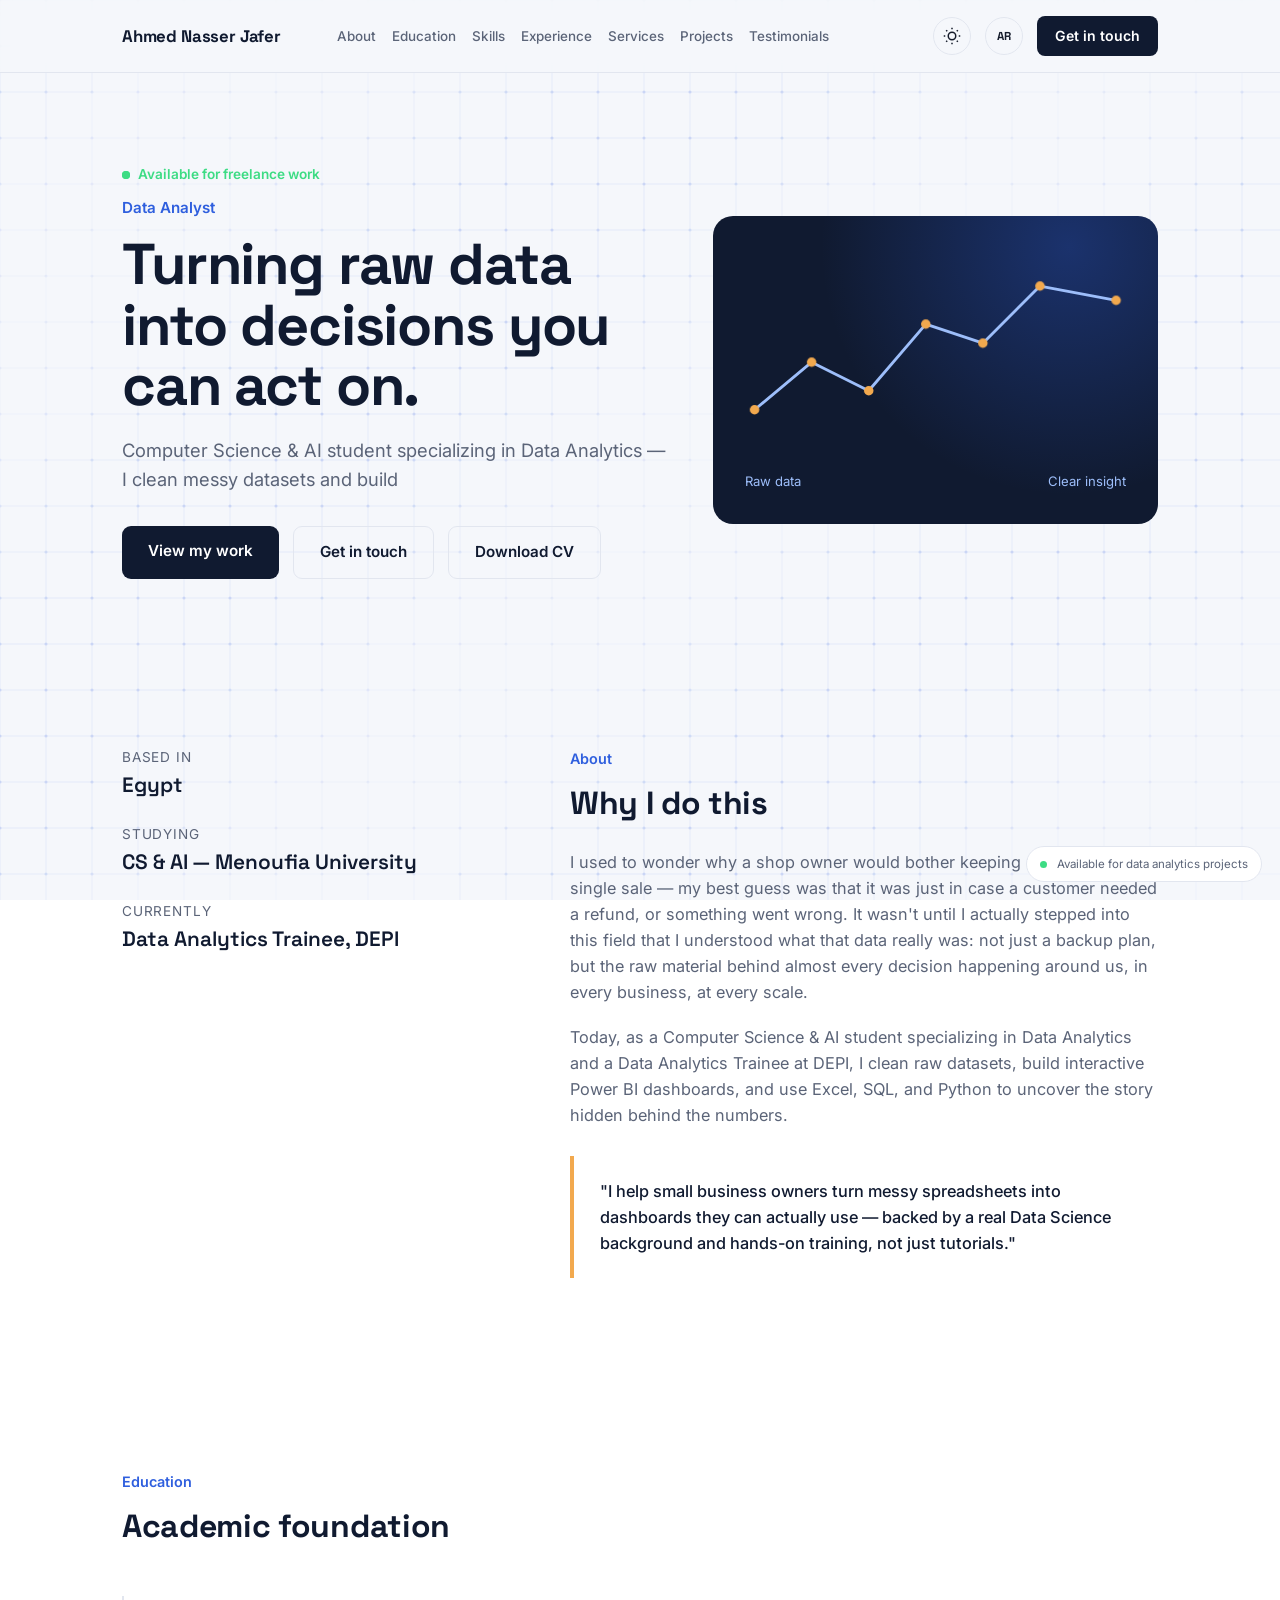
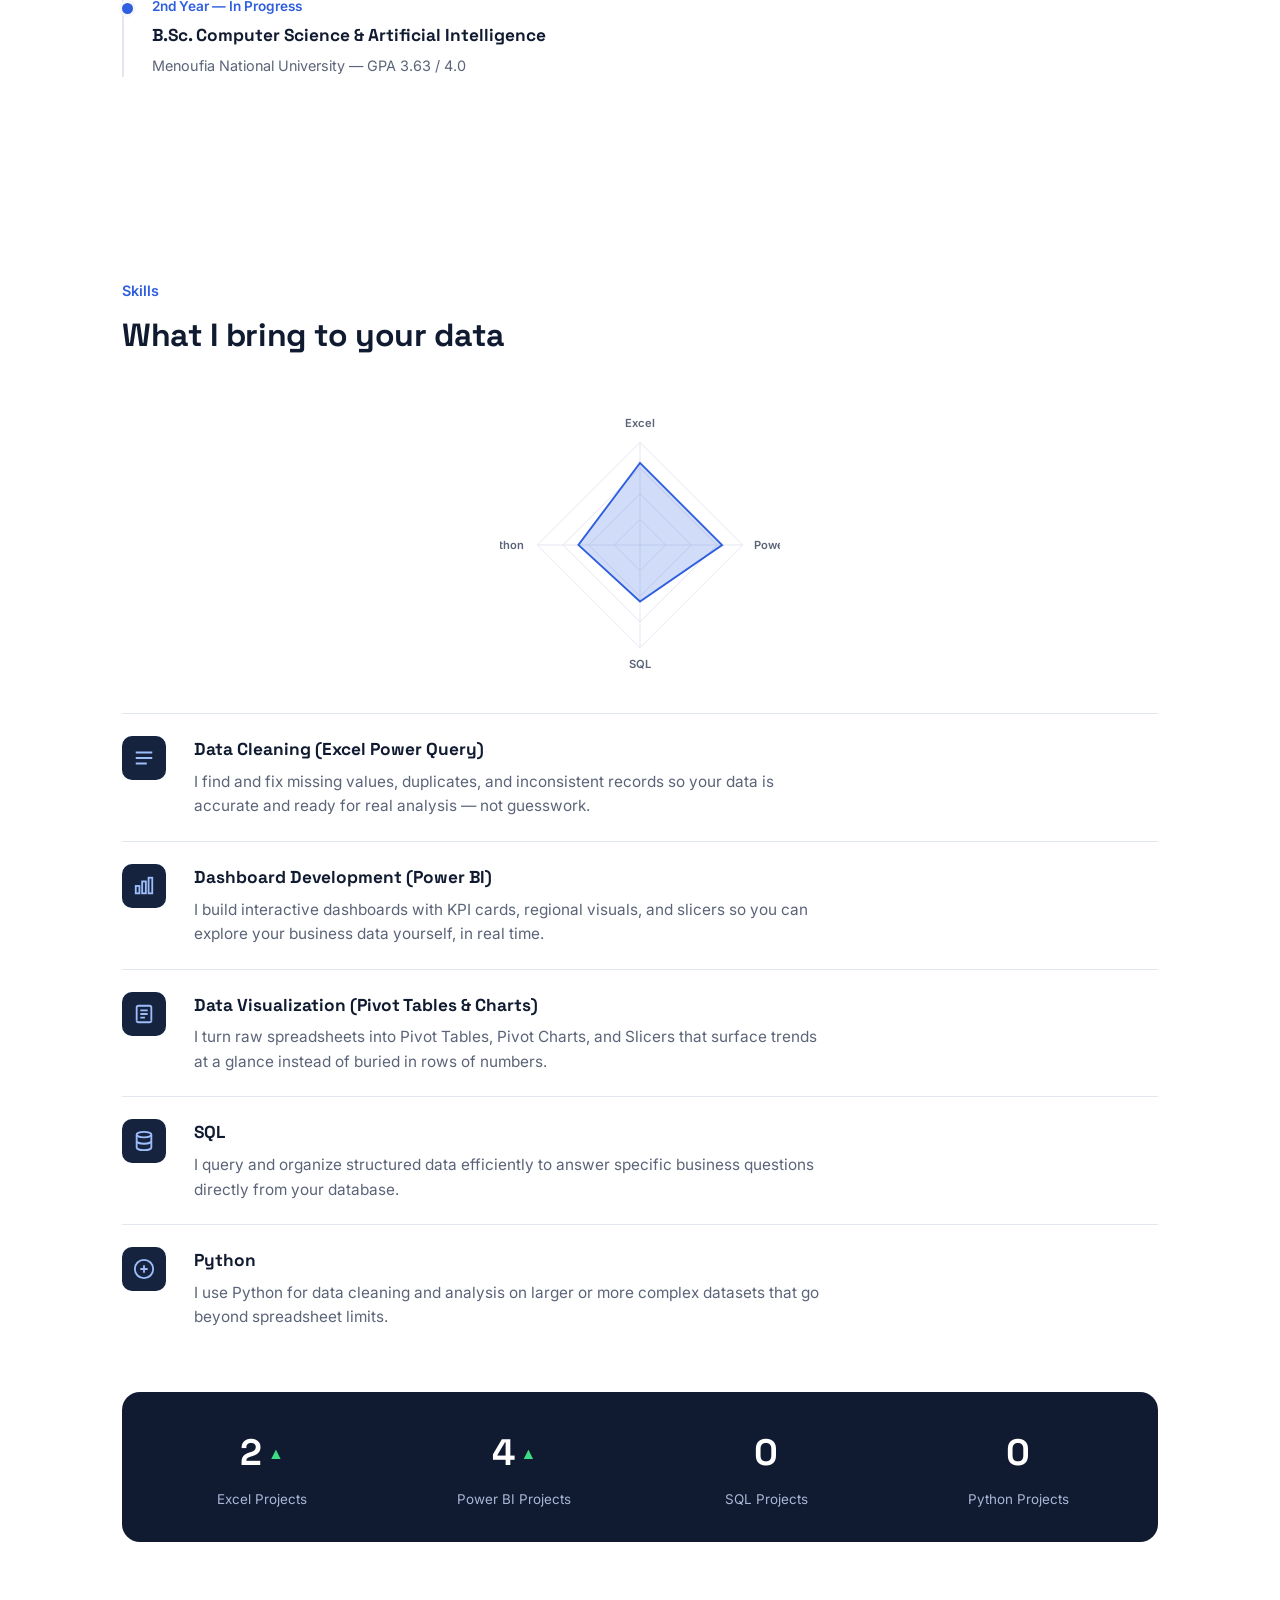
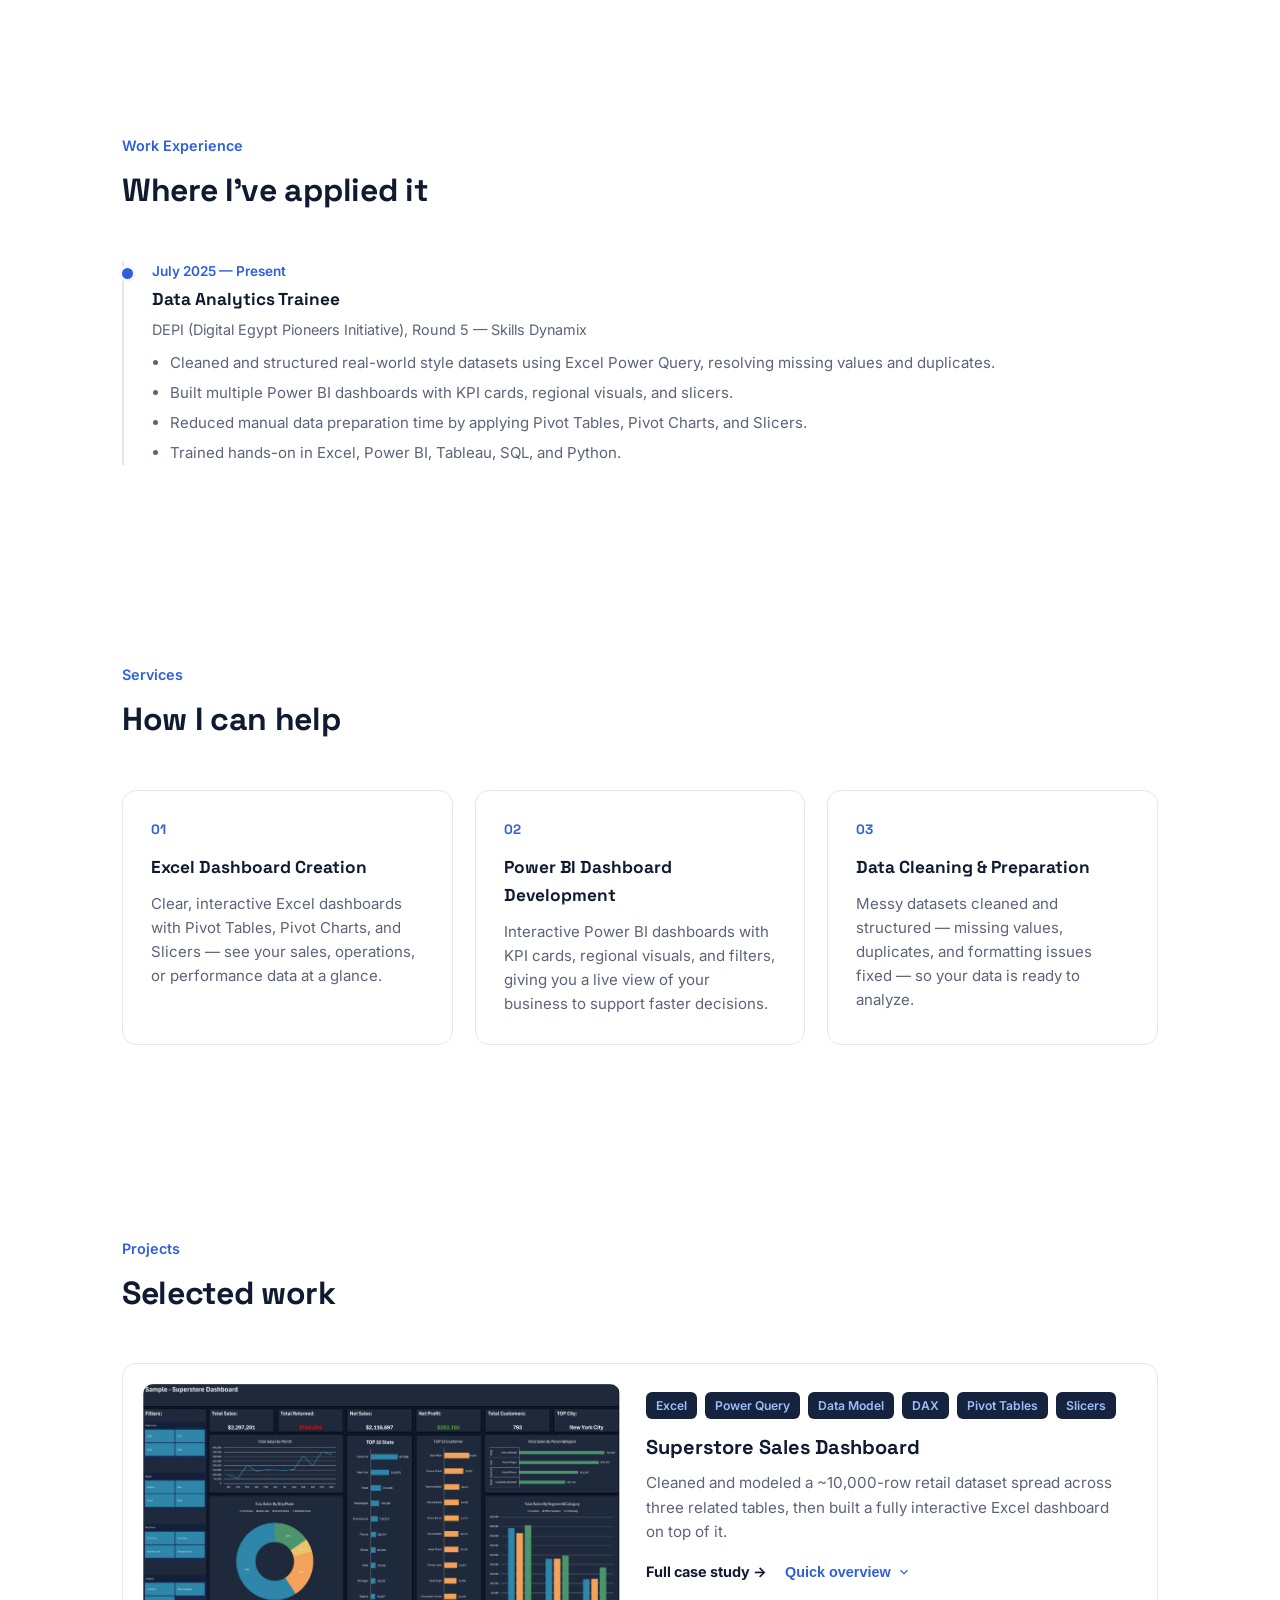
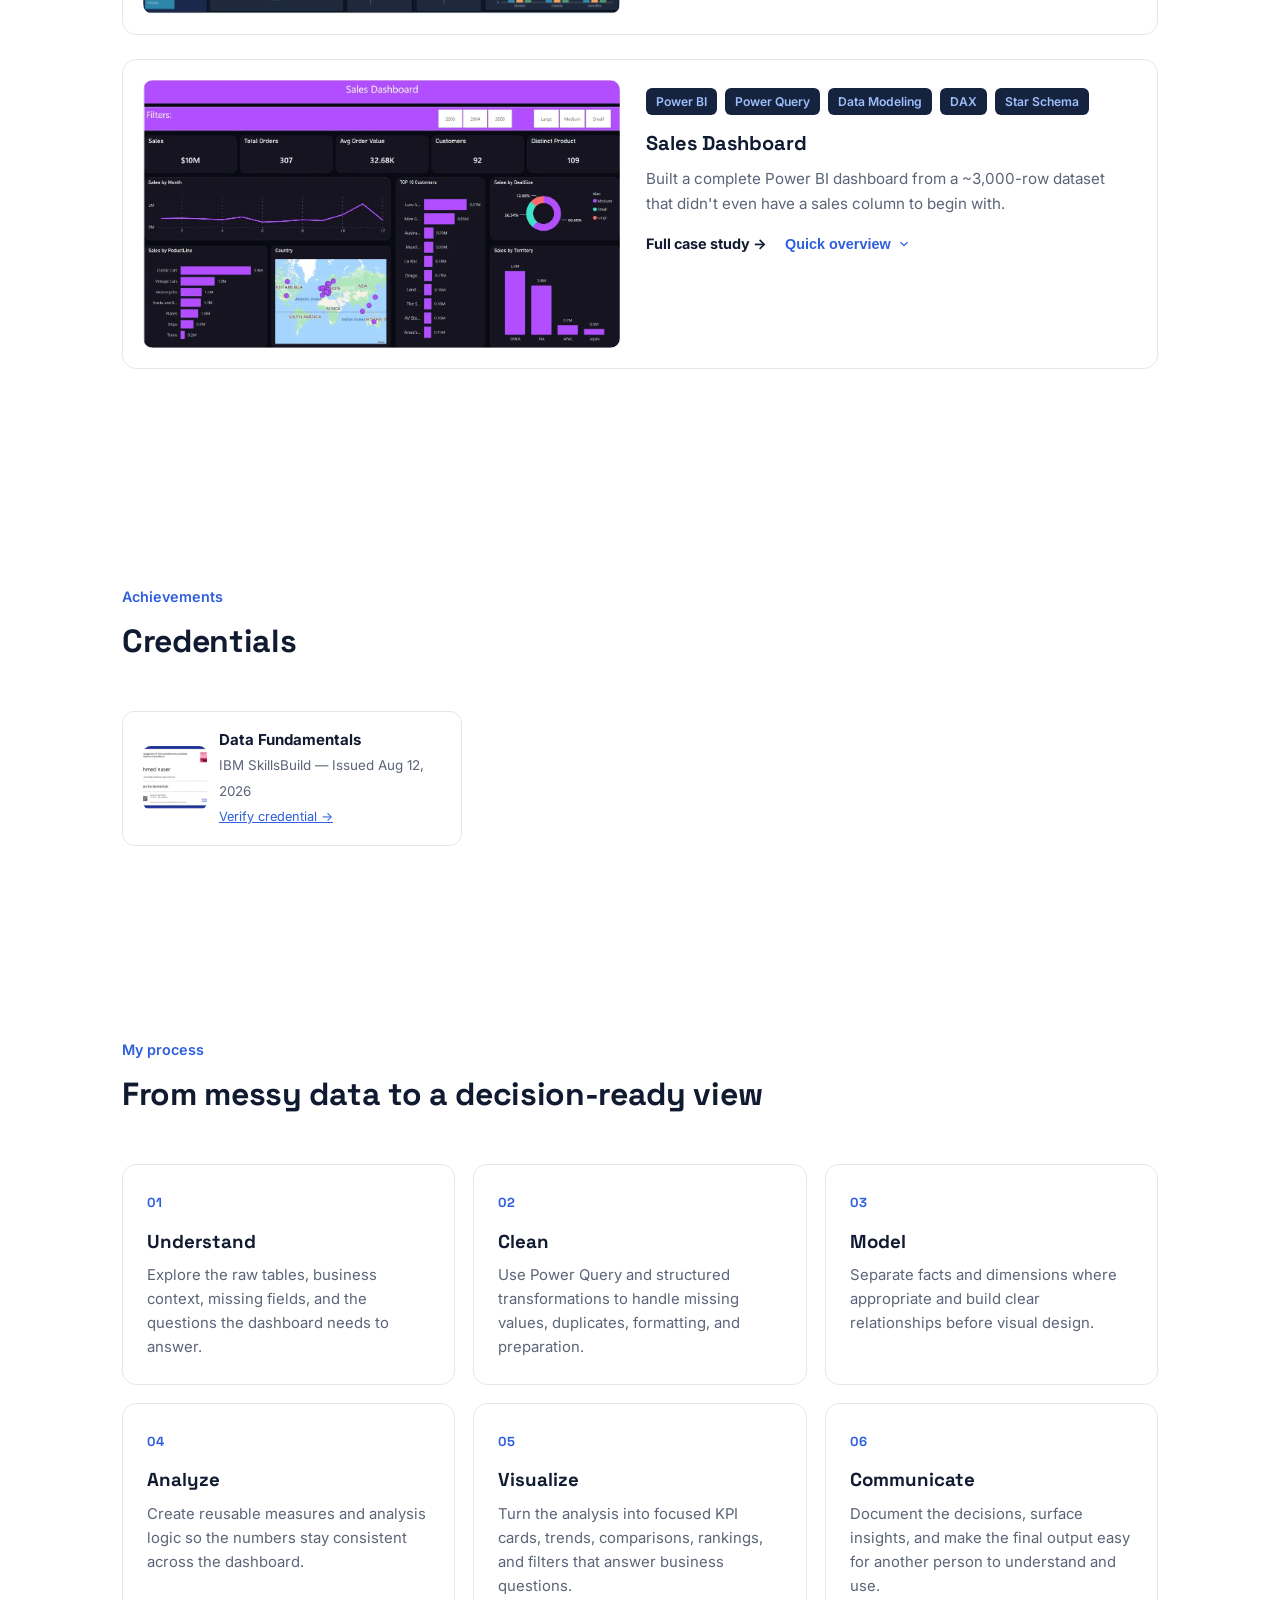
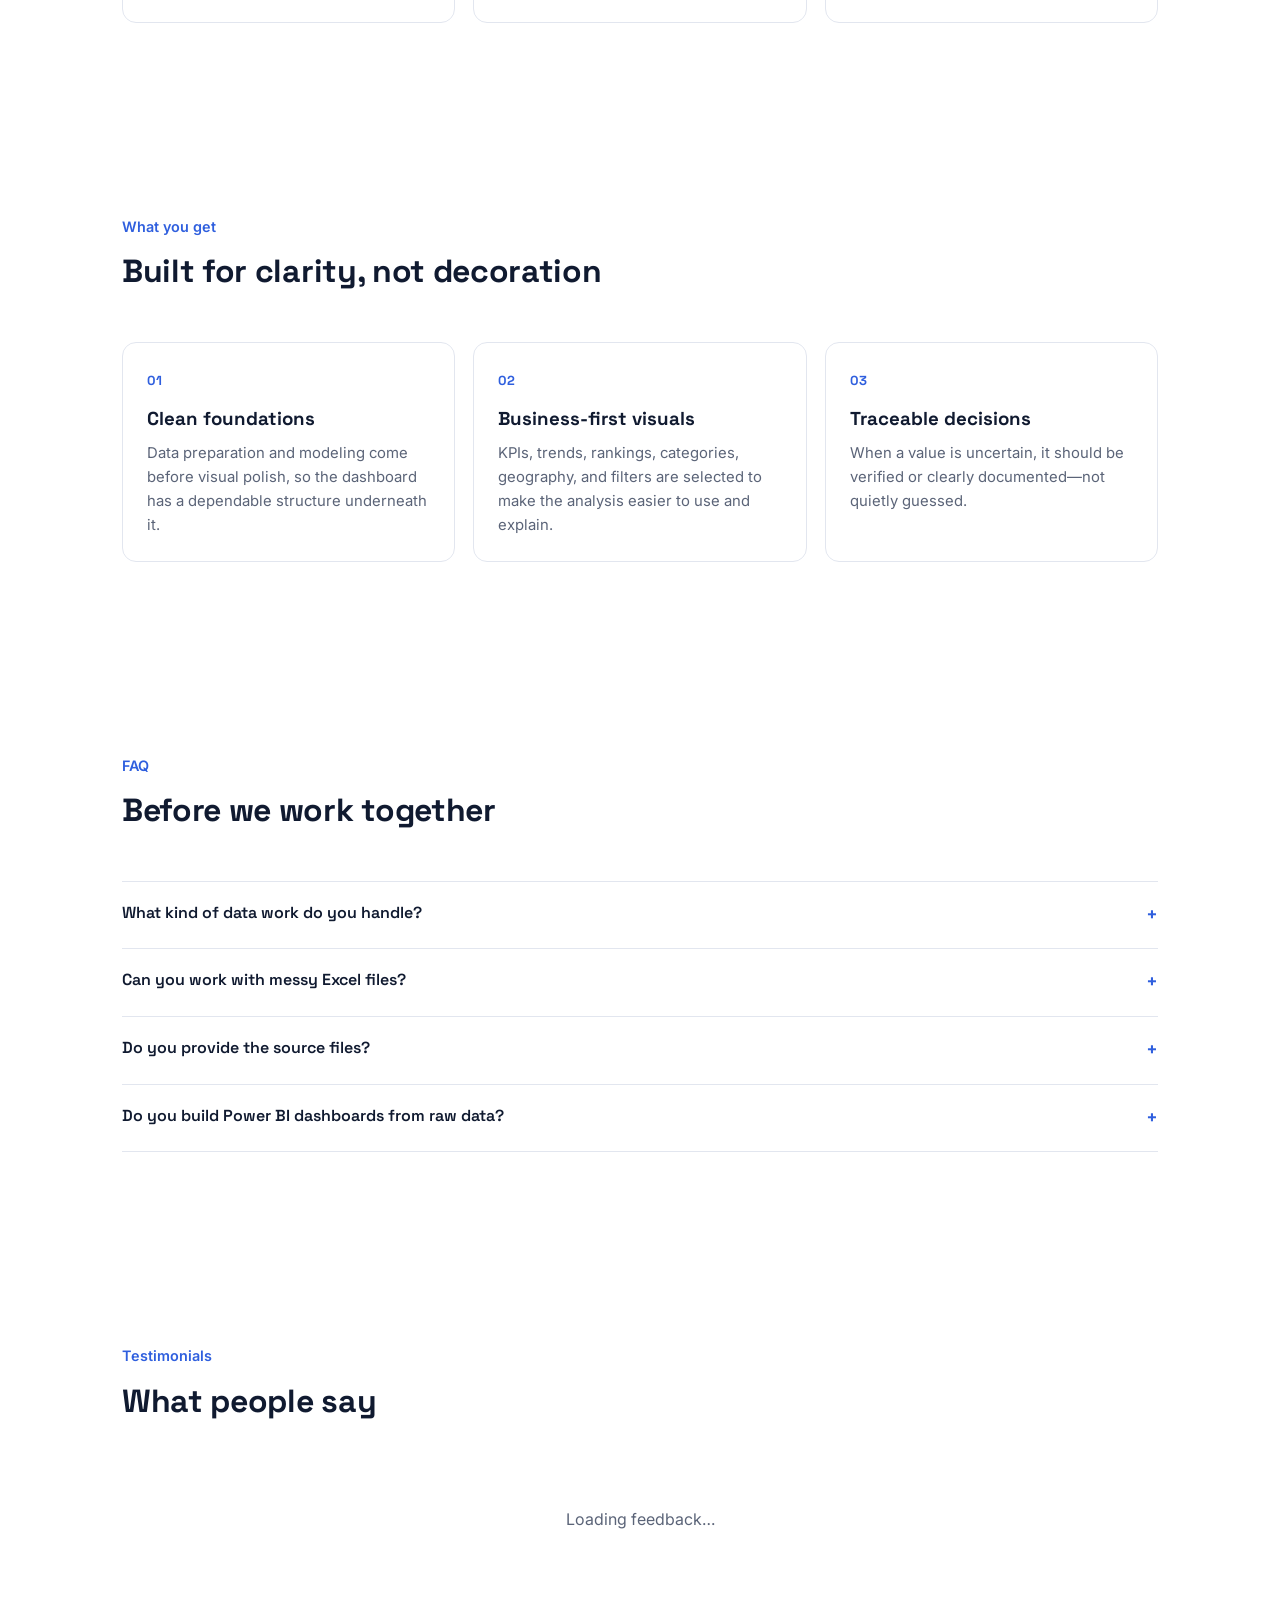
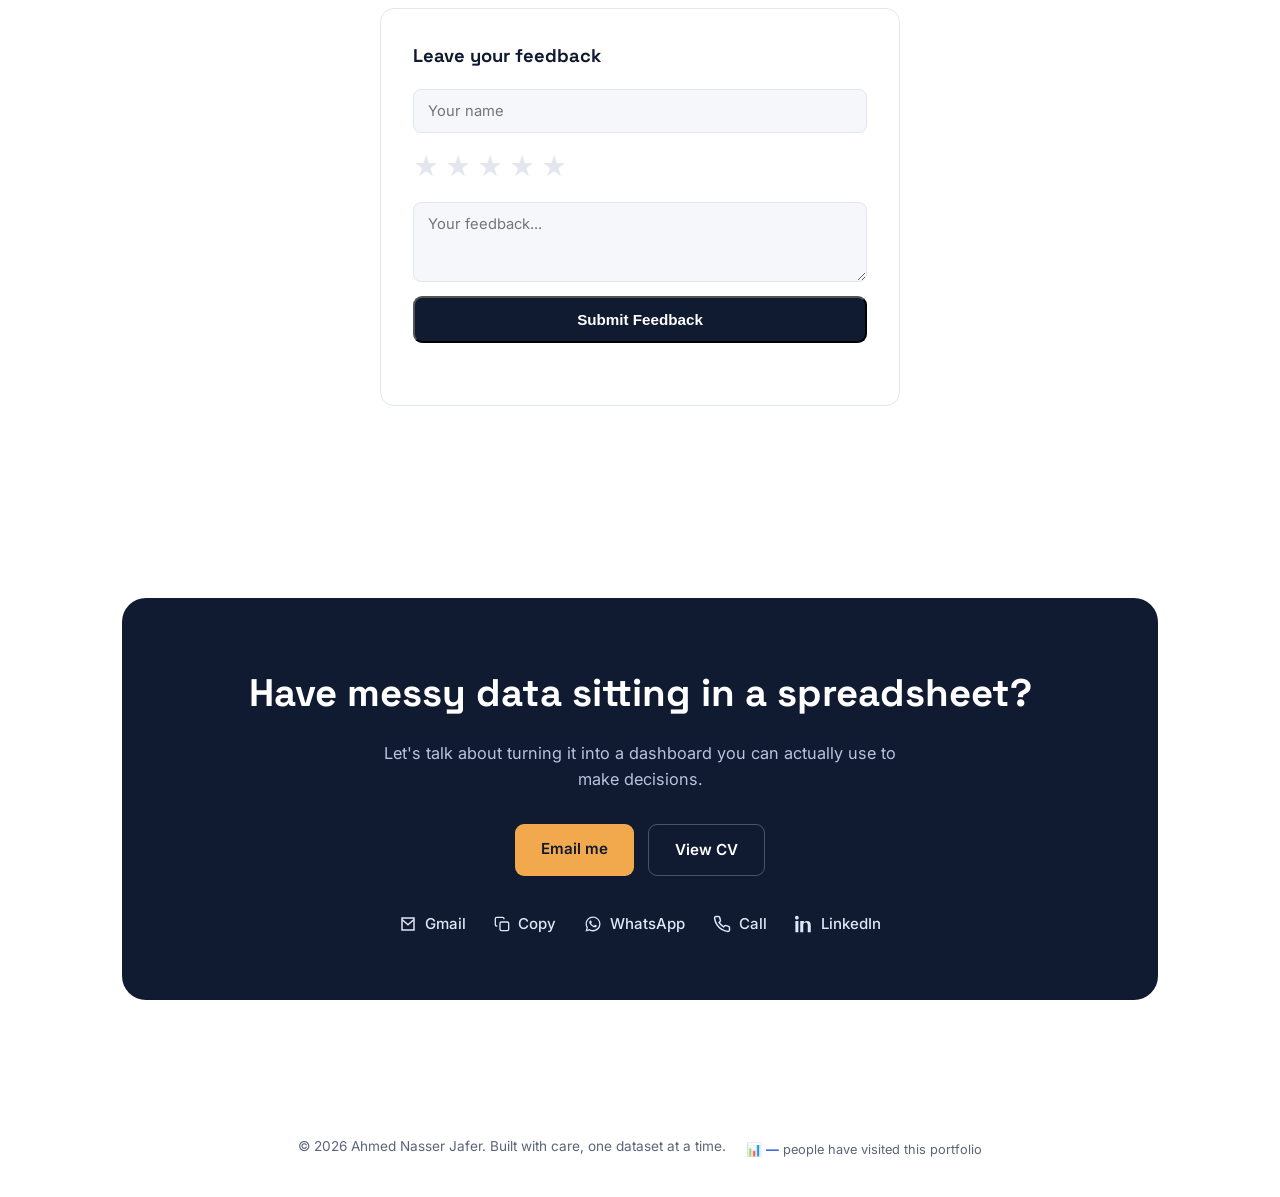
==== index.html @ 990234ea "feat: add live visitor counter powered by Firestore" ====
<!DOCTYPE html>
<html lang="en">
<head>
<meta charset="UTF-8">
<meta name="viewport" content="width=device-width, initial-scale=1.0">
<meta name="description" content="Ahmed Nasser Jafer — Data Analyst portfolio showcasing Power BI, Excel, data analytics and dashboard projects.">
<meta name="theme-color" content="#101a30">
<meta property="og:title" content="Ahmed Nasser Jafer — Data Analyst">
<meta property="og:description" content="Turning raw data into decisions you can act on.">
<meta property="og:type" content="website">
<meta property="og:url" content="https://ahmed-jafer-portfolio.vercel.app/">
<meta property="og:image" content="https://ahmed-jafer-portfolio.vercel.app/assets/images/og-image.png">
<meta property="og:image:width" content="1200">
<meta property="og:image:height" content="630">
<meta name="twitter:card" content="summary_large_image">
<meta name="twitter:title" content="Ahmed Nasser Jafer — Data Analyst">
<meta name="twitter:description" content="Turning raw data into decisions you can act on.">
<meta name="twitter:image" content="https://ahmed-jafer-portfolio.vercel.app/assets/images/og-image.png">
<link rel="icon" href="assets/favicon.svg" type="image/svg+xml">
<title>Ahmed Nasser Jafer — Data Analyst</title>
<link rel="preconnect" href="https://fonts.googleapis.com">
<link rel="preconnect" href="https://fonts.gstatic.com" crossorigin>
<link href="https://fonts.googleapis.com/css2?family=Space+Grotesk:wght@400;500;600;700&family=Inter:wght@400;500;600&display=swap" rel="stylesheet">
<link rel="stylesheet" href="css/style.css">
<link rel="manifest" href="site.webmanifest">
<script type="application/ld+json">
{
  "@context": "https://schema.org",
  "@type": "Person",
  "name": "Ahmed Nasser Jafer",
  "jobTitle": "Data Analyst",
  "url": "https://ahmed-jafer-portfolio.vercel.app/",
  "email": "mailto:ahmed.jafer.ai@gmail.com",
  "sameAs": ["https://linkedin.com/in/ahmed-Jafer"],
  "knowsAbout": ["Excel", "Power BI", "SQL", "Python", "Data Analysis"]
}
</script>
</head>
<body>

<canvas id="bg-canvas"></canvas>
<div id="scroll-progress"></div>

<header>
  <nav class="wrap">
    <a href="#top" class="brand" data-i18n="brand_name">Ahmed Nasser Jafer</a>
    


<ul class="navlinks" id="navlinks">
      <li><a href="#about" data-i18n="nav_about">About</a></li>
      <li><a href="#education" data-i18n="nav_education">Education</a></li>
      <li><a href="#skills" data-i18n="nav_skills">Skills</a></li>
      <li><a href="#work-experience" data-i18n="nav_experience">Experience</a></li>
      <li><a href="#services" data-i18n="nav_services">Services</a></li>
      <li><a href="#projects" data-i18n="nav_projects">Projects</a></li>
      
      <li><a href="#testimonials" data-i18n="nav_testimonials">Testimonials</a></li>
      
    </ul>
    <button id="menu-toggle" class="menu-toggle" aria-label="Open menu" aria-expanded="false">
      <span></span><span></span><span></span>
    </button>
    <button id="theme-toggle" class="theme-toggle" onclick="toggleTheme()" aria-label="Toggle dark mode">
      <svg id="theme-icon" width="18" height="18" viewBox="0 0 24 24" fill="none" stroke="currentColor" stroke-width="2"><circle cx="12" cy="12" r="5"/><path d="M12 1v2M12 21v2M4.22 4.22l1.42 1.42M18.36 18.36l1.42 1.42M1 12h2M21 12h2M4.22 19.78l1.42-1.42M18.36 5.64l1.42-1.42"/></svg>
    </button>
    <button id="lang-toggle" class="theme-toggle" onclick="toggleLang()" aria-label="Toggle language">
      <span id="lang-label">AR</span>
    </button>
    <a href="#contact" class="nav-cta" data-i18n="nav_cta">Get in touch</a>
  </nav>
  <div class="mobile-menu" id="mobile-menu">
    <a href="#about">About</a>
    <a href="#education">Education</a>
    <a href="#skills">Skills</a>
    <a href="#work-experience">Experience</a>
    <a href="#services">Services</a>
    <a href="#projects">Projects</a>
    
    <a href="#process">Process</a>
    <a href="#proof">What you get</a>
    <a href="#faq">FAQ</a>
    <a href="#testimonials">Testimonials</a>
    
  </div>
</header>

<section class="hero" id="top">
  <div class="wrap">
    <div>
      <div class="available-badge"><span class="pulse-dot"></span><span data-i18n="hero_badge">Available for freelance work</span></div>
      <div class="eyebrow" data-i18n="hero_eyebrow">Data Analyst</div>
      <h1 data-i18n="hero_title">Turning raw data into decisions you can act on.</h1>
      <p class="lead" id="typed-lead" data-i18n="hero_lead" data-full-text="Computer Science &amp; AI student specializing in Data Analytics — I clean messy datasets and build dashboards in Excel and Power BI that make your numbers make sense."></p>
      <div class="btn-row">
        <a href="#projects" class="btn btn-primary" data-i18n="hero_btn_work">View my work</a>
        <a href="#contact" class="btn btn-ghost" data-i18n="hero_btn_contact">Get in touch</a>
        <a href="resume/Ahmed-Nasser-Jafer-CV.pdf" download="Ahmed_Nasser_Jafer_CV.pdf" class="btn btn-ghost" data-i18n="hero_btn_cv">Download CV</a>
      </div>
    </div>
    <div class="chart-box">
      <svg viewBox="0 0 400 220">
        <polyline class="chart-line" points="10,170 70,120 130,150 190,80 250,100 310,40 390,55"></polyline>
        <circle class="chart-dot" style="animation-delay:.4s" cx="10" cy="170" r="5" fill="#f2a94e"></circle>
        <circle class="chart-dot" style="animation-delay:.7s" cx="70" cy="120" r="5" fill="#f2a94e"></circle>
        <circle class="chart-dot" style="animation-delay:1s" cx="130" cy="150" r="5" fill="#f2a94e"></circle>
        <circle class="chart-dot" style="animation-delay:1.3s" cx="190" cy="80" r="5" fill="#f2a94e"></circle>
        <circle class="chart-dot" style="animation-delay:1.6s" cx="250" cy="100" r="5" fill="#f2a94e"></circle>
        <circle class="chart-dot" style="animation-delay:1.9s" cx="310" cy="40" r="5" fill="#f2a94e"></circle>
        <circle class="chart-dot" style="animation-delay:2.1s" cx="390" cy="55" r="5" fill="#f2a94e"></circle>
      </svg>
      <div class="chart-caption"><span data-i18n="chart_raw">Raw data</span><span data-i18n="chart_clear">Clear insight</span></div>
    </div>
  </div>
</section>
<section id="about">
  <div class="wrap about-grid">
    <div class="about-stats">
      <div>
        <div class="stat-label" data-i18n="about_based_label">Based in</div>
        <div class="stat-value" data-i18n="about_based_value">Egypt</div>
      </div>
      <div>
        <div class="stat-label" data-i18n="about_study_label">Studying</div>
        <div class="stat-value" data-i18n="about_study_value">CS &amp; AI — Menoufia University</div>
      </div>
      <div>
        <div class="stat-label" data-i18n="about_current_label">Currently</div>
        <div class="stat-value" data-i18n="about_current_value">Data Analytics Trainee, DEPI</div>
      </div>
    </div>
    <div>
      <div class="head" style="margin-bottom:20px;">
        <div class="tag" data-i18n="about_tag">About</div>
        <h2 data-i18n="about_h2">Why I do this</h2>
      </div>
      <p data-i18n="about_p1">I used to wonder why a shop owner would bother keeping records of every single sale — my best guess was that it was just in case a customer needed a refund, or something went wrong. It wasn't until I actually stepped into this field that I understood what that data really was: not just a backup plan, but the raw material behind almost every decision happening around us, in every business, at every scale.</p>
      <p data-i18n="about_p2">Today, as a Computer Science &amp; AI student specializing in Data Analytics and a Data Analytics Trainee at DEPI, I clean raw datasets, build interactive Power BI dashboards, and use Excel, SQL, and Python to uncover the story hidden behind the numbers.</p>
      <div class="usp" data-i18n="about_usp">"I help small business owners turn messy spreadsheets into dashboards they can actually use — backed by a real Data Science background and hands-on training, not just tutorials."</div>
    </div>
  </div>
</section>
<section id="education">
  <div class="wrap">
    <div class="head">
      <div class="tag" data-i18n="edu_tag">Education</div>
      <h2 data-i18n="edu_h2">Academic foundation</h2>
    </div>
    <div class="timeline">
      <div class="tl-item">
        <div class="tl-date" data-i18n="edu_date">2nd Year — In Progress</div>
        <h3 data-i18n="edu_title">B.Sc. Computer Science &amp; Artificial Intelligence</h3>
        <div class="org" data-i18n="edu_org">Menoufia National University — GPA 3.63 / 4.0</div>
      </div>
    </div>
  </div>
</section>
<section id="skills">
  <div class="wrap">
    <div class="head">
      <div class="tag" data-i18n="skills_tag">Skills</div>
      <h2 data-i18n="skills_h2">What I bring to your data</h2>
    </div>

    <div class="radar-wrap">
      <svg viewBox="0 0 300 300" width="280" height="280">
        <polygon points="150,40 260,150 150,260 40,150" class="radar-grid"/>
        <polygon points="150,67.5 232.5,150 150,232.5 67.5,150" class="radar-grid"/>
        <polygon points="150,95 205,150 150,205 95,150" class="radar-grid"/>
        <polygon points="150,122.5 177.5,150 150,177.5 122.5,150" class="radar-grid"/>
        <line x1="150" y1="150" x2="150" y2="40" class="radar-axis"/>
        <line x1="150" y1="150" x2="260" y2="150" class="radar-axis"/>
        <line x1="150" y1="150" x2="150" y2="260" class="radar-axis"/>
        <line x1="150" y1="150" x2="40" y2="150" class="radar-axis"/>
        <polygon points="150,62 238,150 150,210.5 84,150" class="radar-data" id="radar-data"/>
        <text x="150" y="24" text-anchor="middle" class="radar-label">Excel</text>
        <text x="272" y="154" text-anchor="start" class="radar-label">Power BI</text>
        <text x="150" y="282" text-anchor="middle" class="radar-label">SQL</text>
        <text x="26" y="154" text-anchor="end" class="radar-label">Python</text>
      </svg>
    </div>

    <div class="skill-row">
      <div class="skill-icon">
        <svg width="22" height="22" viewBox="0 0 24 24" fill="none" stroke="currentColor" stroke-width="2"><path d="M3 6h18M3 12h18M3 18h12"/></svg>
      </div>
      <div>
        <h3 data-i18n="skills_1_title">Data Cleaning (Excel Power Query)</h3>
        <p data-i18n="skills_1_desc">I find and fix missing values, duplicates, and inconsistent records so your data is accurate and ready for real analysis — not guesswork.</p>
      </div>
    </div>

    <div class="skill-row">
      <div class="skill-icon">
        <svg width="22" height="22" viewBox="0 0 24 24" fill="none" stroke="currentColor" stroke-width="2"><rect x="3" y="12" width="4" height="8"/><rect x="10" y="7" width="4" height="13"/><rect x="17" y="3" width="4" height="17"/></svg>
      </div>
      <div>
        <h3 data-i18n="skills_2_title">Dashboard Development (Power BI)</h3>
        <p data-i18n="skills_2_desc">I build interactive dashboards with KPI cards, regional visuals, and slicers so you can explore your business data yourself, in real time.</p>
      </div>
    </div>

    <div class="skill-row">
      <div class="skill-icon">
        <svg width="22" height="22" viewBox="0 0 24 24" fill="none" stroke="currentColor" stroke-width="2"><path d="M4 19V5a2 2 0 012-2h12a2 2 0 012 2v14"/><path d="M4 19a2 2 0 002 2h12a2 2 0 002-2M8 8h8M8 12h8M8 16h5"/></svg>
      </div>
      <div>
        <h3 data-i18n="skills_3_title">Data Visualization (Pivot Tables &amp; Charts)</h3>
        <p data-i18n="skills_3_desc">I turn raw spreadsheets into Pivot Tables, Pivot Charts, and Slicers that surface trends at a glance instead of buried in rows of numbers.</p>
      </div>
    </div>

    <div class="skill-row">
      <div class="skill-icon">
        <svg width="22" height="22" viewBox="0 0 24 24" fill="none" stroke="currentColor" stroke-width="2"><ellipse cx="12" cy="5" rx="8" ry="3"/><path d="M4 5v14c0 1.66 3.58 3 8 3s8-1.34 8-3V5"/><path d="M4 12c0 1.66 3.58 3 8 3s8-1.34 8-3"/></svg>
      </div>
      <div>
        <h3 data-i18n="skills_4_title">SQL</h3>
        <p data-i18n="skills_4_desc">I query and organize structured data efficiently to answer specific business questions directly from your database.</p>
      </div>
    </div>

    <div class="skill-row">
      <div class="skill-icon">
        <svg width="22" height="22" viewBox="0 0 24 24" fill="none" stroke="currentColor" stroke-width="2"><path d="M12 2a10 10 0 100 20 10 10 0 000-20zM8 12h8M12 8v8"/></svg>
      </div>
      <div>
        <h3 data-i18n="skills_5_title">Python</h3>
        <p data-i18n="skills_5_desc">I use Python for data cleaning and analysis on larger or more complex datasets that go beyond spreadsheet limits.</p>
      </div>
    </div>

    <div class="skill-counters">
      <div class="skill-counter">
        <div class="counter-num"><span class="counter" data-target="2">0</span><span class="trend-up">▲</span></div>
        <div class="counter-label" data-i18n="skills_counter_excel">Excel Projects</div>
      </div>
      <div class="skill-counter">
        <div class="counter-num"><span class="counter" data-target="4">0</span><span class="trend-up">▲</span></div>
        <div class="counter-label" data-i18n="skills_counter_powerbi">Power BI Projects</div>
      </div>
      <div class="skill-counter">
        <div class="counter-num"><span class="counter" data-target="0">0</span></div>
        <div class="counter-label" data-i18n="skills_counter_sql">SQL Projects</div>
      </div>
      <div class="skill-counter">
        <div class="counter-num"><span class="counter" data-target="0">0</span></div>
        <div class="counter-label" data-i18n="skills_counter_python">Python Projects</div>
      </div>
    </div>
  </div>
</section>
<section id="work-experience">
  <div class="wrap">
    <div class="head"><div class="tag" data-i18n="exp_tag">Work Experience</div><h2 data-i18n="exp_h2">Where I've applied it</h2></div>
    <div class="timeline">
      <div class="tl-item">
        <div class="tl-date" data-i18n="exp_date">July 2025 — Present</div>
        <h3 data-i18n="exp_title">Data Analytics Trainee</h3>
        <div class="org" data-i18n="exp_org">DEPI (Digital Egypt Pioneers Initiative), Round 5 — Skills Dynamix</div>
        <ul>
          <li data-i18n="exp_li1">Cleaned and structured real-world style datasets using Excel Power Query, resolving missing values and duplicates.</li>
          <li data-i18n="exp_li2">Built multiple Power BI dashboards with KPI cards, regional visuals, and slicers.</li>
          <li data-i18n="exp_li3">Reduced manual data preparation time by applying Pivot Tables, Pivot Charts, and Slicers.</li>
          <li data-i18n="exp_li4">Trained hands-on in Excel, Power BI, Tableau, SQL, and Python.</li>
        </ul>
      </div>
    </div>
  </div>
</section>
<section id="services">
  <div class="wrap">
    <div class="head"><div class="tag" data-i18n="services_tag">Services</div><h2 data-i18n="services_h2">How I can help</h2></div>
    <div class="services-grid">
      <div class="service-card">
        <span class="service-index">01</span>
        <h3 data-i18n="services_1_title">Excel Dashboard Creation</h3>
        <p data-i18n="services_1_desc">Clear, interactive Excel dashboards with Pivot Tables, Pivot Charts, and Slicers — see your sales, operations, or performance data at a glance.</p>
      </div>
      <div class="service-card">
        <span class="service-index">02</span>
        <h3 data-i18n="services_2_title">Power BI Dashboard Development</h3>
        <p data-i18n="services_2_desc">Interactive Power BI dashboards with KPI cards, regional visuals, and filters, giving you a live view of your business to support faster decisions.</p>
      </div>
      <div class="service-card">
        <span class="service-index">03</span>
        <h3 data-i18n="services_3_title">Data Cleaning & Preparation</h3>
        <p data-i18n="services_3_desc">Messy datasets cleaned and structured — missing values, duplicates, and formatting issues fixed — so your data is ready to analyze.</p>
      </div>
    </div>
  </div>
</section>

<section id="projects">
  <div class="wrap">
    <div class="head">
      <div class="tag" data-i18n="projects_tag">Projects</div>
      <h2 data-i18n="projects_h2">Selected work</h2>
    </div>

    <div class="project" id="project-1">
      <div class="project-top">
        <div class="project-visual" style="padding:0;border:none;background:none;">
          <img loading="lazy" src="assets/images/project-1.webp" alt="Superstore sales dashboard built in Excel" style="width:100%;height:100%;object-fit:cover;border-radius:10px;cursor:zoom-in;" onclick="openLightbox(this.src)">
        </div>
        <div class="project-info">
          <div class="project-tools">
            <span class="tool-tag">Excel</span>
            <span class="tool-tag">Power Query</span>
            <span class="tool-tag">Data Model</span>
            <span class="tool-tag">DAX</span>
            <span class="tool-tag">Pivot Tables</span>
            <span class="tool-tag">Slicers</span>
          </div>
          <h3 data-i18n="proj1_title">Superstore Sales Dashboard</h3>
          <p data-i18n="proj1_desc">Cleaned and modeled a ~10,000-row retail dataset spread across three related tables, then built a fully interactive Excel dashboard on top of it.</p>
          <div class="project-actions"><a class="project-page-link" href="projects/superstore-sales-dashboard.html" data-i18n="proj_full_case_link">Full case study →</a><button class="project-toggle" onclick="toggleProject('project-1')">
            <span data-i18n="proj_toggle_label">Quick overview</span>
            <svg width="14" height="14" viewBox="0 0 24 24" fill="none" stroke="currentColor" stroke-width="2"><path d="M6 9l6 6 6-6"/></svg>
          </button></div>
        </div>
      </div>
      <div class="project-detail">
        <div class="project-detail-inner">
          <div class="case-line"><b data-i18n="proj_label_challenge">Challenge</b><span data-i18n="proj1_challenge">The client handed over ~10,000 rows of orders data split across three separate tables — orders, returns, and regional managers — with no relationships between them and missing values scattered across several columns, including a postal code missing for an entire region.</span></div>
          <div class="case-line"><b data-i18n="proj_label_solution">Solution</b><span data-i18n="proj1_solution">I explored the raw data first to understand the business behind it, then used Power Query to clean it systematically. For the missing postal code, I checked whether the region had one at all — when several possible codes came up, I didn't guess; I confirmed the exact value with the client directly before entering it. I restructured the Orders table into a proper dimension-and-fact model, removed duplicated fields, and connected all three tables into a Star Schema with clean one-to-many relationships. I then wrote DAX measures to keep the dashboard fast, and built PivotTables, PivotCharts, KPI cards, and linked slicers focused mainly on sales performance.</span></div>
          <div class="case-line"><b data-i18n="proj_label_result">Result</b><span data-i18n="proj1_result">A fast, well-structured dashboard built on a clean data model — with every value traceable and confirmed, not filled in by guesswork. It was also the largest dataset I'd worked with at that point, and a real step up in handling data at scale.</span></div>

        </div>
      </div>
    </div>

    <div class="project" id="project-2">
      <div class="project-top">
        <div class="project-visual" style="padding:0;border:none;background:none;">
          <img loading="lazy" src="assets/images/project-2.webp" alt="Sales dashboard built in Power BI" style="width:100%;height:100%;object-fit:cover;border-radius:10px;cursor:zoom-in;" onclick="openLightbox(this.src)">
        </div>
        <div class="project-info">
          <div class="project-tools">
            <span class="tool-tag">Power BI</span>
            <span class="tool-tag">Power Query</span>
            <span class="tool-tag">Data Modeling</span>
            <span class="tool-tag">DAX</span>
            <span class="tool-tag">Star Schema</span>
          </div>
          <h3 data-i18n="proj2_title">Sales Dashboard</h3>
          <p data-i18n="proj2_desc">Built a complete Power BI dashboard from a ~3,000-row dataset that didn't even have a sales column to begin with.</p>
          <div class="project-actions"><a class="project-page-link" href="projects/sales-dashboard-power-bi.html" data-i18n="proj_full_case_link">Full case study →</a><button class="project-toggle" onclick="toggleProject('project-2')">
            <span data-i18n="proj_toggle_label">Quick overview</span>
            <svg width="14" height="14" viewBox="0 0 24 24" fill="none" stroke="currentColor" stroke-width="2"><path d="M6 9l6 6 6-6"/></svg>
          </button></div>
        </div>
      </div>
      <div class="project-detail">
        <div class="project-detail-inner">
          <div class="case-line"><b data-i18n="proj_label_challenge">Challenge</b><span data-i18n="proj2_challenge">This dataset was a different kind of challenge: around 3,000 rows brought into Power Query, with a very large number of missing values throughout — and no explicit sales column at all. The raw data only had unit price and quantity sold per order.</span></div>
          <div class="case-line"><b data-i18n="proj_label_solution">Solution</b><span data-i18n="proj2_solution">I first explored the data to understand the business behind it, then built a proper Sales column myself by multiplying unit price by quantity. After cleaning the missing values, I split the data into dimension and fact tables using the same Star Schema approach as before, loaded the model into Power BI, and wrote DAX measures on top of it. I then built the dashboard: KPI cards for sales, orders, and customers, a monthly sales trend, a top-customers ranking, a product-line breakdown, a deal-size donut chart, a territory comparison, and a country map.</span></div>
          <div class="case-line"><b data-i18n="proj_label_result">Result</b><span data-i18n="proj2_result">A full sales dashboard built from data where the core metric — sales — didn't exist yet and had to be constructed first. It pushed me to think about the data model, not just the visuals, before building anything.</span></div>
        </div>
      </div>
    </div>
  </div>
</section>
<section id="achievements">
  <div class="wrap">
    <div class="head"><div class="tag" data-i18n="ach_tag">Achievements</div><h2 data-i18n="ach_h2">Credentials</h2></div>
    <div class="badges">
            <div class="badge">
        <img src="assets/images/certificate-ibm-data-fundamentals.webp" alt="IBM SkillsBuild Data Fundamentals certificate" style="width:64px;height:64px;object-fit:cover;border-radius:8px;cursor:zoom-in;flex-shrink:0;" onclick="openLightbox(this.src)">
        <div>
          <b data-i18n="ach_badge_title">Data Fundamentals</b>
          <span data-i18n="ach_badge_issuer">IBM SkillsBuild — Issued Aug 12, 2026</span>
          <div><a href="https://www.credly.com/badges/0a4df920-650d-4c7f-bec8-74f1400cfffa" target="_blank" rel="noopener" style="font-size:0.8rem;color:var(--blue);" data-i18n="ach_verify_link">Verify credential →</a></div>
        </div>
      </div>
    </div>
  </div>
</section>
<section id="process">

  <div class="wrap">
    <div class="head"><div class="tag" data-i18n="process_tag">My process</div><h2 data-i18n="process_h2">From messy data to a decision-ready view</h2></div>
    <div class="process-grid">
      <article><span>01</span><h3 data-i18n="process_1_title">Understand</h3><p data-i18n="process_1_desc">Explore the raw tables, business context, missing fields, and the questions the dashboard needs to answer.</p></article>
      <article><span>02</span><h3 data-i18n="process_2_title">Clean</h3><p data-i18n="process_2_desc">Use Power Query and structured transformations to handle missing values, duplicates, formatting, and preparation.</p></article>
      <article><span>03</span><h3 data-i18n="process_3_title">Model</h3><p data-i18n="process_3_desc">Separate facts and dimensions where appropriate and build clear relationships before visual design.</p></article>
      <article><span>04</span><h3 data-i18n="process_4_title">Analyze</h3><p data-i18n="process_4_desc">Create reusable measures and analysis logic so the numbers stay consistent across the dashboard.</p></article>
      <article><span>05</span><h3 data-i18n="process_5_title">Visualize</h3><p data-i18n="process_5_desc">Turn the analysis into focused KPI cards, trends, comparisons, rankings, and filters that answer business questions.</p></article>
      <article><span>06</span><h3 data-i18n="process_6_title">Communicate</h3><p data-i18n="process_6_desc">Document the decisions, surface insights, and make the final output easy for another person to understand and use.</p></article>
    </div>
  </div>
</section>
<section id="proof">
  <div class="wrap">
    <div class="head"><div class="tag" data-i18n="proof_tag">What you get</div><h2 data-i18n="proof_h2">Built for clarity, not decoration</h2></div>
    <div class="proof-grid">
      <article><span>01</span><h3 data-i18n="proof_1_title">Clean foundations</h3><p data-i18n="proof_1_desc">Data preparation and modeling come before visual polish, so the dashboard has a dependable structure underneath it.</p></article>
      <article><span>02</span><h3 data-i18n="proof_2_title">Business-first visuals</h3><p data-i18n="proof_2_desc">KPIs, trends, rankings, categories, geography, and filters are selected to make the analysis easier to use and explain.</p></article>
      <article><span>03</span><h3 data-i18n="proof_3_title">Traceable decisions</h3><p data-i18n="proof_3_desc">When a value is uncertain, it should be verified or clearly documented—not quietly guessed.</p></article>
    </div>
  </div>
</section>
<section id="faq">
  <div class="wrap">
    <div class="head"><div class="tag" data-i18n="faq_tag">FAQ</div><h2 data-i18n="faq_h2">Before we work together</h2></div>
    <div class="faq-list">
      <details><summary data-i18n="faq_q1">What kind of data work do you handle?</summary><p data-i18n="faq_a1">Data cleaning and preparation, Excel dashboards, Power BI dashboards, data modeling, visualization, and analysis based on the tools and experience presented on this portfolio.</p></details>
      <details><summary data-i18n="faq_q2">Can you work with messy Excel files?</summary><p data-i18n="faq_a2">Yes. Cleaning and structuring messy spreadsheet data is one of the core workflows demonstrated in the featured projects.</p></details>
      <details><summary data-i18n="faq_q3">Do you provide the source files?</summary><p data-i18n="faq_a3">For the projects where files are available, the portfolio links to the project resources. For new client work, the deliverables can be agreed before the project starts.</p></details>
      <details><summary data-i18n="faq_q4">Do you build Power BI dashboards from raw data?</summary><p data-i18n="faq_a4">Yes. The featured Power BI case study demonstrates the workflow from raw fields through cleaning, metric construction, modeling, DAX, and dashboard design.</p></details>
    </div>
  </div>
</section>
<section id="testimonials">
  <div class="wrap">
    <div class="head"><div class="tag" data-i18n="testi_tag">Testimonials</div><h2 data-i18n="testi_h2">What people say</h2></div>
    <div class="testimonial-cards" id="testimonial-cards">
      <p class="testimonial-empty" data-i18n="testi_loading">Loading feedback…</p>
    </div>
    <div class="feedback-form-wrap">
      <h3 data-i18n="testi_form_h3">Leave your feedback</h3>
      <form id="feedback-form">
        <input type="text" id="fb-name" placeholder="Your name" data-i18n-placeholder="testi_name_placeholder" required maxlength="60">
        <div class="star-rating" id="star-rating">
          <span data-value="1">★</span>
          <span data-value="2">★</span>
          <span data-value="3">★</span>
          <span data-value="4">★</span>
          <span data-value="5">★</span>
        </div>
        <textarea id="fb-message" placeholder="Your feedback..." data-i18n-placeholder="testi_message_placeholder" required maxlength="300" rows="3"></textarea>
        <button type="submit" class="btn btn-primary" data-i18n="testi_submit_btn">Submit Feedback</button>
        <p id="fb-status"></p>
      </form>
    </div>
  </div>
</section>
<section id="contact">

  <div class="wrap">
    <div class="contact-band">
      <h2 data-i18n="contact_h2">Have messy data sitting in a spreadsheet?</h2>
      <p data-i18n="contact_p">Let's talk about turning it into a dashboard you can actually use to make decisions.</p>
      <div class="btn-row contact-actions"><a href="mailto:ahmed.jafer.ai@gmail.com" class="btn btn-amber" data-i18n="contact_email_btn">Email me</a><a href="resume/Ahmed-Nasser-Jafer-CV.pdf" class="btn btn-ghost contact-cv" target="_blank" rel="noopener" data-i18n="contact_viewcv_btn">View CV</a></div>
      <div class="contact-list">
        <a href="mailto:ahmed.jafer.ai@gmail.com">
          <svg width="18" height="18" viewBox="0 0 24 24" fill="none" stroke="currentColor" stroke-width="2"><path d="M4 4h16v16H4z"/><path d="M4 6l8 7 8-7"/></svg>
          <span data-i18n="contact_gmail">Gmail</span>
        </a>
        <a href="#" onclick="copyEmail(event)" title="Copy email address">
          <svg width="16" height="16" viewBox="0 0 24 24" fill="none" stroke="currentColor" stroke-width="2"><rect x="9" y="9" width="13" height="13" rx="2"/><path d="M5 15H4a2 2 0 01-2-2V4a2 2 0 012-2h9a2 2 0 012 2v1"/></svg>
          <span data-i18n="contact_copy">Copy</span>
        </a>
        <a href="https://wa.me/201063846682" target="_blank" rel="noopener">
          <svg width="18" height="18" viewBox="0 0 24 24" fill="currentColor"><path d="M12.04 2C6.58 2 2.13 6.45 2.13 11.91c0 1.75.46 3.45 1.32 4.95L2 22l5.25-1.38a9.9 9.9 0 004.79 1.22h.01c5.46 0 9.9-4.45 9.9-9.91 0-2.65-1.03-5.14-2.9-7.01A9.87 9.87 0 0012.04 2zm0 18.06h-.01a8.2 8.2 0 01-4.18-1.15l-.3-.18-3.12.82.83-3.04-.2-.31a8.22 8.22 0 01-1.26-4.39c0-4.55 3.7-8.24 8.25-8.24 2.2 0 4.27.86 5.83 2.42a8.18 8.18 0 012.41 5.83c0 4.55-3.7 8.24-8.25 8.24zm4.52-6.16c-.25-.12-1.47-.72-1.7-.81-.23-.08-.39-.12-.56.13-.17.25-.64.81-.78.97-.14.17-.29.19-.53.06-.25-.12-1.05-.39-1.99-1.23-.74-.66-1.24-1.47-1.38-1.72-.14-.25-.02-.38.11-.51.11-.11.25-.29.37-.43.12-.15.16-.25.25-.42.08-.17.04-.31-.02-.43-.06-.13-.56-1.35-.77-1.85-.2-.48-.41-.42-.56-.43h-.48c-.17 0-.43.06-.66.31-.23.25-.86.84-.86 2.05s.88 2.38 1 2.55c.13.17 1.73 2.64 4.19 3.7.58.25 1.04.4 1.4.51.59.19 1.12.16 1.55.1.47-.07 1.47-.6 1.68-1.18.2-.58.2-1.08.14-1.18-.06-.1-.23-.16-.48-.28z"/></svg>
          <span data-i18n="contact_whatsapp">WhatsApp</span>
        </a>
        <a href="tel:+201063846682">
          <svg width="18" height="18" viewBox="0 0 24 24" fill="none" stroke="currentColor" stroke-width="2"><path d="M22 16.92v3a2 2 0 01-2.18 2 19.79 19.79 0 01-8.63-3.07 19.5 19.5 0 01-6-6 19.79 19.79 0 01-3.07-8.67A2 2 0 014.11 2h3a2 2 0 012 1.72c.127.96.362 1.903.7 2.81a2 2 0 01-.45 2.11L8.09 9.91a16 16 0 006 6l1.27-1.27a2 2 0 012.11-.45c.907.338 1.85.573 2.81.7A2 2 0 0122 16.92z"/></svg>
          <span data-i18n="contact_call">Call</span>
        </a>
        <a href="https://linkedin.com/in/ahmed-Jafer" target="_blank" rel="noopener">
          <svg width="18" height="18" viewBox="0 0 24 24" fill="currentColor"><path d="M4.98 3.5C4.98 4.88 3.86 6 2.48 6S0 4.88 0 3.5 1.12 1 2.5 1s2.48 1.12 2.48 2.5zM.5 8h4V23h-4V8zm7.5 0h3.8v2.05h.05c.53-1 1.83-2.05 3.77-2.05C19.7 8 21 10.1 21 13.55V23h-4v-8.4c0-2-.04-4.6-2.8-4.6-2.8 0-3.2 2.2-3.2 4.45V23h-4V8z"/></svg>
          <span data-i18n="contact_linkedin">LinkedIn</span>
        </a>
      </div>
    </div>
  </div>
</section>

<footer><div class="footer-inner"><div data-i18n="footer_text">© 2026 Ahmed Nasser Jafer. Built with care, one dataset at a time.</div><div class="visit-counter">📊 <span id="visit-count">—</span> <span data-i18n="visits_label">people have visited this portfolio</span></div></div></footer>
<script type="module" src="js/visitor-counter.js"></script>
<div class="lightbox" id="lightbox" onclick="closeLightbox()">
  <span class="lightbox-close" onclick="closeLightbox()">&times;</span>
  <img id="lightbox-img" src="" alt="Enlarged dashboard screenshot" onclick="event.stopPropagation()">
</div>

<div class="toast" id="toast">Email copied to clipboard!</div>

<script src="js/script.js" defer></script>
<script type="module" src="js/feedback.js"></script>


<div class="site-status" aria-label="Portfolio status">
  <span>Available for data analytics projects</span>
</div>

</body>
</html>
---- css/style.css ----
:root{
    --navy:#101a30;
    --navy-soft:#16233f;
    --blue:#2f5fde;
    --blue-light:#9dbefa;
    --amber:#f2a94e;
    --bg:#f5f7fb;
    --card:#ffffff;
    --ink:#151b2b;
    --ink-soft:#5b6478;
    --line:#e2e6ef;
    --heading:#101a30;
    --radius:14px;
  }
  html.dark{
    --bg:#0b1120;
    --card:#141c30;
    --ink:#e7ecf7;
    --ink-soft:#93a0bd;
    --line:#243050;
    --navy-soft:#1c2846;
    --header-bg:rgba(11,17,32,0.86);
    --heading:#f2f5fc;
  }
  body, .service-card, .badge, .demo-box, #bg-canvas{transition:background .3s ease, color .3s ease, border-color .3s ease;}
  *{box-sizing:border-box;}
  html{scroll-behavior:smooth;}
  body{
    margin:0;
    background:transparent;
    color:var(--ink);
    font-family:'Inter',sans-serif;
    line-height:1.6;
    -webkit-font-smoothing:antialiased;
  }
  #bg-canvas{
    position:fixed;inset:0;width:100%;height:100%;z-index:-1;
    background:var(--bg);
  }
  h1,h2,h3,.brand{font-family:'Space Grotesk',sans-serif;}
  a{color:inherit;}
  .wrap{max-width:1100px;margin:0 auto;padding:0 32px;}
  section{padding:96px 0;}
  @media (max-width:720px){ section{padding:64px 0;} .wrap{padding:0 20px;} }

  /* NAV */  .navlinks{display:flex;gap:16px;list-style:none;margin:0 0 0 56px;padding:0;overflow-x:auto;white-space:nowrap;scrollbar-width:none;-ms-overflow-style:none;min-width:0;flex:1 1 auto;-webkit-mask-image:linear-gradient(to right, black calc(100% - 24px), transparent 100%);mask-image:linear-gradient(to right, black calc(100% - 24px), transparent 100%);}
  .navlinks::-webkit-scrollbar{display:none;}
  header{
    position:sticky;top:0;z-index:50;
    background:var(--header-bg, rgba(245,247,251,0.86));
    backdrop-filter:blur(10px);
    border-bottom:1px solid var(--line);
    transition:background .3s ease, border-color .3s ease;
  }
  nav.wrap{display:flex;align-items:center;justify-content:space-between;height:72px;padding-top:0;padding-bottom:0;}
  .brand{font-weight:700;font-size:1.05rem;color:var(--heading);text-decoration:none;letter-spacing:-0.01em;white-space:nowrap;flex-shrink:0;}

  .navlinks a{
    text-decoration:none;color:var(--ink-soft);font-size:0.84rem;font-weight:500;flex-shrink:0;
    padding-bottom:4px;border-bottom:2px solid transparent;transition:color .2s, border-color .2s;
  }
  .navlinks a:hover, .navlinks a.active{color:var(--heading);border-bottom-color:var(--blue);}
  .nav-cta{
    background:var(--navy);color:#fff;padding:9px 18px;border-radius:8px;
    font-size:0.88rem;font-weight:600;text-decoration:none;transition:background .2s;
    flex-shrink:0;white-space:nowrap;
  }
  .nav-cta:hover{background:var(--blue);}
  .theme-toggle{
    background:none;border:1.5px solid var(--line);color:var(--ink);
    width:38px;height:38px;border-radius:50%;display:flex;align-items:center;justify-content:center;
    cursor:pointer;margin-right:14px;transition:border-color .2s, color .2s;flex-shrink:0;
  }
  .theme-toggle:hover{border-color:var(--blue);color:var(--blue);}
  @media (max-width:720px){ .navlinks{display:none;} }

  /* HERO */
  .hero{padding:88px 0 72px;}
  .hero .wrap{display:grid;grid-template-columns:1.1fr 0.9fr;gap:48px;align-items:center;}
  @media (max-width:860px){ .hero .wrap{grid-template-columns:1fr;} }
  .eyebrow{color:var(--blue);font-weight:600;font-size:0.95rem;margin-bottom:14px;}
  .hero h1{
    font-size:clamp(2.4rem,5vw,3.6rem);
    line-height:1.05; margin:0 0 20px; color:var(--heading); letter-spacing:-0.02em;
  }
  .hero p.lead{font-size:1.15rem;color:var(--ink-soft);max-width:46ch;margin:0 0 32px;}
  .btn-row{display:flex;gap:14px;flex-wrap:wrap;}
  .btn{
    display:inline-block;padding:13px 26px;border-radius:9px;font-weight:600;font-size:0.95rem;
    text-decoration:none;transition:transform .15s ease, box-shadow .15s ease;
  }
  .btn-primary{background:var(--navy);color:#fff;}
  .btn-primary:hover{transform:translateY(-2px);box-shadow:0 10px 24px rgba(16,26,48,0.25);}
  .btn-ghost{border:1.5px solid var(--line);color:var(--heading);}
  .btn-ghost:hover{border-color:var(--blue);color:var(--blue);}

  .chart-box{background:var(--navy);border-radius:20px;padding:32px;position:relative;overflow:hidden;}
  .chart-box::before{
    content:"";position:absolute;inset:0;
    background:radial-gradient(circle at 80% 10%, rgba(47,95,222,0.35), transparent 55%);
  }
  .chart-box svg{position:relative;display:block;width:100%;height:auto;}
  .chart-caption{position:relative;color:var(--blue-light);font-size:0.82rem;margin-top:14px;display:flex;justify-content:space-between;}
  .chart-line{fill:none;stroke:var(--blue-light);stroke-width:3;stroke-linecap:round;stroke-linejoin:round;
    stroke-dasharray:520;stroke-dashoffset:520;animation:draw 1.8s ease forwards .3s;}
  .chart-dot{opacity:0;animation:pop .4s ease forwards;}
  @keyframes draw{to{stroke-dashoffset:0;}}
  @keyframes pop{from{opacity:0;transform:scale(0);}to{opacity:1;transform:scale(1);}}

  /* SECTION HEADS */
  .head{margin-bottom:44px;}
  .head .tag{color:var(--blue);font-weight:600;font-size:0.9rem;margin-bottom:8px;}
  .head h2{font-size:2rem;color:var(--heading);margin:0;letter-spacing:-0.01em;}

  /* ABOUT */
  .about-grid{display:grid;grid-template-columns:0.8fr 1.2fr;gap:56px;}
  @media (max-width:860px){ .about-grid{grid-template-columns:1fr;gap:28px;} }
  .about-grid p{color:var(--ink-soft);font-size:1.02rem;margin:0 0 18px;max-width:60ch;}
  .usp{
    margin-top:28px;padding:22px 26px;background:var(--card);border-left:4px solid var(--amber);
    border-radius:0 10px 10px 0;font-size:1.02rem;color:var(--heading);font-weight:500;
  }
  .about-stats{display:flex;flex-direction:column;gap:22px;}
  .stat-label{font-size:0.85rem;color:var(--ink-soft);text-transform:uppercase;letter-spacing:0.06em;}
  .stat-value{font-family:'Space Grotesk',sans-serif;font-size:1.3rem;color:var(--heading);font-weight:600;}

  /* SKILLS - list style, not cards */
  .skill-row{
    display:grid;grid-template-columns:52px 1fr;gap:20px;padding:22px 0;border-top:1px solid var(--line);align-items:start;
  }
  .skill-row:last-child{border-bottom:1px solid var(--line);}
  .skill-icon{
    width:44px;height:44px;border-radius:10px;background:var(--navy-soft);
    display:flex;align-items:center;justify-content:center;color:var(--blue-light);
  }
  .skill-row h3{margin:0 0 6px;font-size:1.08rem;color:var(--heading);}
  .skill-row p{margin:0;color:var(--ink-soft);font-size:0.96rem;max-width:64ch;}

  /* SERVICES */
  .services-grid{display:grid;grid-template-columns:repeat(3,1fr);gap:22px;}
  @media (max-width:860px){ .services-grid{grid-template-columns:1fr;} }
  .service-card{background:var(--card);border-radius:var(--radius);padding:28px;border:1px solid var(--line);}
  .service-card h3{font-size:1.08rem;color:var(--heading);margin:0 0 10px;}
  .service-card p{color:var(--ink-soft);font-size:0.94rem;margin:0;}
  .service-index{font-family:'Space Grotesk',sans-serif;color:var(--blue);font-weight:700;font-size:0.85rem;margin-bottom:14px;display:block;}

  /* PROJECTS */
  .project{
    background:var(--card);border:1px solid var(--line);border-radius:var(--radius);
    margin-bottom:24px;overflow:hidden;
  }
  .project-top{display:grid;grid-template-columns:1fr 1fr;gap:0;}
  @media (max-width:780px){ .project-top{grid-template-columns:1fr;} }
  .project-visual{
    background:repeating-linear-gradient(135deg, #eef1f8, #eef1f8 10px, #e6eaf4 10px, #e6eaf4 20px);
    border:2px dashed var(--line);margin:20px;border-radius:10px;
    min-height:200px;display:flex;align-items:center;justify-content:center;
    color:var(--ink-soft);font-size:0.9rem;text-align:center;padding:20px;
  }
  .project-info{padding:28px 28px 28px 6px;}
  @media (max-width:780px){ .project-info{padding:6px 28px 28px;} }
  .project-tools{display:flex;gap:8px;flex-wrap:wrap;margin-bottom:12px;}
  .tool-tag{
    background:var(--navy-soft);color:var(--blue-light);font-size:0.76rem;font-weight:600;
    padding:4px 10px;border-radius:6px;
  }
  .project-info h3{color:var(--heading);font-size:1.25rem;margin:0 0 8px;}
  .project-info>p{color:var(--ink-soft);font-size:0.95rem;margin:0 0 16px;}
  .project-toggle{
    background:none;border:none;color:var(--blue);font-weight:600;font-size:0.9rem;
    cursor:pointer;padding:0;display:flex;align-items:center;gap:6px;
  }
  .project-toggle svg{transition:transform .25s ease;}
  .project-detail{
    max-height:0;overflow:hidden;transition:max-height .35s ease;
    padding:0 28px;
  }
  .project-detail-inner{padding:6px 0 26px;border-top:1px solid var(--line);margin-top:18px;}
  .project.open .project-detail{max-height:600px;}
  .project.open .project-toggle svg{transform:rotate(180deg);}
  .case-line{display:grid;grid-template-columns:110px 1fr;gap:14px;margin-bottom:12px;font-size:0.92rem;}
  .case-line b{color:var(--heading);}
  .case-line span{color:var(--ink-soft);}
  .proj-link{display:inline-block;margin-top:8px;font-size:0.9rem;font-weight:600;color:var(--blue);text-decoration:none;}

  /* TIMELINE */
  .timeline{position:relative;padding-left:28px;border-left:2px solid var(--line);}
  .tl-item{position:relative;margin-bottom:36px;}
  .tl-item:last-child{margin-bottom:0;}
  .tl-item::before{
    content:"";position:absolute;left:-33.5px;top:4px;width:11px;height:11px;border-radius:50%;
    background:var(--blue);border:3px solid var(--bg);
  }
  .tl-date{color:var(--blue);font-size:0.85rem;font-weight:600;margin-bottom:4px;}
  .tl-item h3{margin:0 0 4px;color:var(--heading);font-size:1.08rem;}
  .tl-item .org{color:var(--ink-soft);font-size:0.9rem;margin-bottom:10px;}
  .tl-item ul{margin:0;padding-left:18px;color:var(--ink-soft);font-size:0.94rem;}
  .tl-item li{margin-bottom:6px;}

  /* ACHIEVEMENTS */
  .badges{display:flex;flex-wrap:wrap;gap:16px;}
  .badge{
    display:flex;align-items:center;gap:12px;background:var(--card);border:1px solid var(--line);
    border-radius:12px;padding:16px 20px;flex:0 1 340px;
  }
  .badge-icon{
    width:38px;height:38px;border-radius:50%;background:linear-gradient(135deg,var(--blue),var(--navy));
    flex-shrink:0;display:flex;align-items:center;justify-content:center;color:#fff;font-size:1rem;
  }
  .badge b{display:block;color:var(--heading);font-size:0.94rem;}
  .badge span{color:var(--ink-soft);font-size:0.84rem;}

  /* CONTACT */
  .contact-band{background:var(--navy);border-radius:24px;padding:64px 48px;text-align:center;color:#fff;}
  @media (max-width:720px){ .contact-band{padding:44px 24px;} }
  .contact-band h2{font-size:clamp(1.7rem,4vw,2.4rem);margin:0 0 16px;}
  .contact-band p{color:#b9c3dd;max-width:52ch;margin:0 auto 32px;font-size:1.02rem;}
  .contact-list{display:flex;justify-content:center;gap:28px;flex-wrap:wrap;margin-top:36px;}
  .contact-list a{color:#dfe6f8;text-decoration:none;font-size:0.94rem;font-weight:500;display:flex;align-items:center;gap:8px;}
  .contact-list a:hover{color:var(--amber);}
  .btn-amber{background:var(--amber);color:var(--navy);}
  .btn-amber:hover{transform:translateY(-2px);box-shadow:0 10px 24px rgba(242,169,78,0.35);}

  footer{padding:36px 0;text-align:center;color:var(--ink-soft);font-size:0.85rem;}

  /* 3D TILT */
  .project{transition:transform .12s ease;transform-style:preserve-3d;will-change:transform;}

  /* SKILL PROJECT COUNTERS */
  .skill-counters{
    display:grid;grid-template-columns:repeat(4,1fr);gap:20px;
    background:var(--navy);border-radius:18px;padding:32px 24px;margin-top:40px;
  }
  @media (max-width:720px){ .skill-counters{grid-template-columns:repeat(2,1fr);} }
  .skill-counter{text-align:center;}
  .counter-num{
    display:flex;align-items:center;justify-content:center;gap:6px;
    font-family:'Space Grotesk',sans-serif;font-size:clamp(1.7rem,4vw,2.3rem);font-weight:700;color:#fff;
  }
  .trend-up{color:#3ddc84;font-size:1rem;font-weight:700;}
  .counter-label{color:#a9b6d6;font-size:0.84rem;margin-top:6px;}

  /* RADAR CHART */
  .radar-wrap{display:flex;justify-content:center;margin:8px 0 28px;}
  .radar-grid{fill:none;stroke:var(--line);stroke-width:1;}
  .radar-axis{stroke:var(--line);stroke-width:1;}
  .radar-data{
    fill:rgba(47,95,222,0.22);stroke:var(--blue);stroke-width:2;
    transform-origin:150px 150px;transform:scale(0);
    transition:transform .9s cubic-bezier(.22,1,.36,1);
  }
  .radar-data.revealed{transform:scale(1);}
  .radar-label{font-family:'Inter',sans-serif;font-size:12px;fill:var(--ink-soft);font-weight:600;}

  /* TOAST */
  .toast{
    position:fixed;bottom:28px;left:50%;transform:translateX(-50%) translateY(20px);
    background:var(--navy);color:#fff;padding:12px 22px;border-radius:8px;
    font-size:0.88rem;font-weight:600;opacity:0;pointer-events:none;
    transition:opacity .25s ease, transform .25s ease;z-index:200;
  }
  .toast.show{opacity:1;transform:translateX(-50%) translateY(0);}

  /* LIGHTBOX */
  .lightbox{
    display:none;position:fixed;inset:0;z-index:100;
    background:rgba(10,14,26,0.92);align-items:center;justify-content:center;
    padding:32px;cursor:zoom-out;
  }
  .lightbox.open{display:flex;}
  .lightbox img{
    max-width:92vw;max-height:88vh;border-radius:10px;
    box-shadow:0 20px 60px rgba(0,0,0,0.5);
  }
  .lightbox-close{
    position:absolute;top:22px;right:32px;color:#fff;font-size:2.2rem;
    font-weight:300;cursor:pointer;line-height:1;
  }

/* MOBILE MENU */
.menu-toggle{display:none;background:none;border:1px solid var(--line);border-radius:9px;width:42px;height:42px;padding:9px;cursor:pointer;}
.menu-toggle span{display:block;height:2px;background:var(--heading);margin:5px 0;border-radius:2px;transition:.2s;}
.mobile-menu{display:none;}
@media(max-width:720px){
  nav.wrap{gap:10px;}
  .brand{margin-right:auto;}
  .menu-toggle{display:block;order:2;}
  .theme-toggle{order:3;margin-right:0;}
  #lang-toggle{order:4;margin-right:0;}
  .nav-cta{order:5;padding:8px 12px;}
  .mobile-menu{display:flex;max-height:0;overflow:hidden;flex-direction:column;gap:4px;padding:0 20px;background:var(--header-bg,rgba(245,247,251,.96));transition:max-height .25s ease,padding .25s ease;border-top:0 solid var(--line);}
  .mobile-menu.open{max-height:360px;padding:10px 20px 16px;border-top:1px solid var(--line);}
  .mobile-menu a{padding:10px 0;text-decoration:none;color:var(--ink-soft);font-weight:600;}
  .mobile-menu a:hover{color:var(--blue);}
}

/* Premium information architecture */
.project-actions{display:flex;align-items:center;gap:18px;flex-wrap:wrap;margin-top:4px}
.project-page-link{font-size:.9rem;font-weight:700;color:var(--heading);text-decoration:none}
.project-page-link:hover{color:var(--blue)}
.process-grid,.proof-grid{display:grid;grid-template-columns:repeat(3,1fr);gap:18px}
.process-grid article,.proof-grid article{background:var(--card);border:1px solid var(--line);border-radius:14px;padding:24px;box-shadow:var(--shadow-soft)}
.process-grid article>span,.proof-grid article>span{font-family:'Space Grotesk',sans-serif;color:var(--blue);font-weight:700;font-size:.82rem}
.process-grid h3,.proof-grid h3{margin:12px 0 8px;color:var(--heading)}
.process-grid p,.proof-grid p{margin:0;color:var(--ink-soft);font-size:.93rem}
.faq-list{border-top:1px solid var(--line)}
.faq-list details{border-bottom:1px solid var(--line);padding:18px 0}
.faq-list summary{cursor:pointer;color:var(--heading);font-family:'Space Grotesk',sans-serif;font-weight:600;list-style:none;display:flex;justify-content:space-between;gap:20px}
.faq-list summary::-webkit-details-marker{display:none}
.faq-list summary::after{content:'+';color:var(--blue);font-size:1.2rem}
.faq-list details[open] summary::after{content:'−'}
.faq-list p{color:var(--ink-soft);max-width:70ch;margin:12px 0 0}
.contact-actions{justify-content:center}
.contact-cv{border-color:rgba(255,255,255,.25);color:#fff}
.contact-cv:hover{border-color:var(--amber);color:var(--amber)}
.footer-inner{display:flex;justify-content:center;gap:20px;align-items:center;flex-wrap:wrap}
.footer-inner a{color:var(--blue);text-decoration:none;font-weight:600}
.site-status{position:fixed;right:18px;bottom:18px;background:var(--card);border:1px solid var(--line);border-radius:999px;padding:8px 13px;box-shadow:var(--shadow-soft);font-size:.72rem;color:var(--ink-soft);z-index:40}
.site-status:before{content:'';display:inline-block;width:7px;height:7px;border-radius:50%;background:#3ddc84;margin-right:7px}
@media(max-width:860px){.process-grid,.proof-grid{grid-template-columns:1fr 1fr}}
@media(max-width:720px){.process-grid,.proof-grid{grid-template-columns:1fr}.site-status{display:none}.project-actions{gap:12px}.project-page-link{font-size:.84rem}}

/* Scroll progress bar */
#scroll-progress{position:fixed;top:0;left:0;height:3px;width:0%;background:linear-gradient(90deg,var(--blue),var(--amber));z-index:300;transition:width .1s ease;}

/* Available badge */
.available-badge{display:inline-flex;align-items:center;gap:8px;color:#3ddc84;font-weight:600;font-size:0.85rem;margin-bottom:10px;}
.pulse-dot{width:8px;height:8px;border-radius:50%;background:#3ddc84;position:relative;}
.pulse-dot::after{content:"";position:absolute;inset:0;border-radius:50%;background:#3ddc84;animation:pulse-ring 1.8s ease-out infinite;}
@keyframes pulse-ring{0%{transform:scale(1);opacity:0.6;}100%{transform:scale(2.8);opacity:0;}}



/* Testimonials & Feedback */
.testimonial-cards{display:grid;grid-template-columns:repeat(3,1fr);gap:20px;margin-bottom:40px;}
@media (max-width:860px){ .testimonial-cards{grid-template-columns:1fr;} }
.testimonial-card{background:var(--card);border:1px solid var(--line);border-radius:var(--radius);padding:22px;}
.testimonial-stars{color:var(--amber);font-size:1.1rem;margin-bottom:10px;}
.testimonial-card p{color:var(--ink);font-size:0.95rem;margin:0 0 12px;font-style:italic;}
.testimonial-card b{color:var(--heading);font-size:0.88rem;}
.testimonial-empty{color:var(--ink-soft);grid-column:1/-1;text-align:center;padding:20px;}

.feedback-form-wrap{background:var(--card);border:1px solid var(--line);border-radius:var(--radius);padding:32px;max-width:520px;margin:0 auto;}
.feedback-form-wrap h3{color:var(--heading);margin:0 0 18px;font-size:1.15rem;}
#feedback-form{display:flex;flex-direction:column;gap:14px;}
#feedback-form input, #feedback-form textarea{
  background:var(--bg);border:1px solid var(--line);border-radius:8px;padding:12px 14px;
  color:var(--ink);font-family:'Inter',sans-serif;font-size:0.92rem;resize:vertical;
}
#feedback-form input:focus, #feedback-form textarea:focus{outline:none;border-color:var(--blue);}
.star-rating{display:flex;gap:6px;font-size:1.6rem;color:var(--line);cursor:pointer;}
.star-rating span{transition:color .15s ease;}
.star-rating span.active{color:var(--amber);}
#fb-status{margin:0;font-size:0.86rem;min-height:1.2em;}

/* Language toggle button */
#lang-toggle{font-family:'Space Grotesk',sans-serif;font-size:0.72rem;font-weight:700;letter-spacing:0.02em;}

/* RTL base support */
html[dir="rtl"] body{direction:rtl;text-align:right;}
html[dir="rtl"] .btn-row{flex-direction:row-reverse;}
html[dir="rtl"] .timeline{padding-left:0;padding-right:28px;border-left:none;border-right:2px solid var(--line);}
html[dir="rtl"] .tl-item::before{left:auto;right:-33.5px;}

html[dir="rtl"] .navlinks{margin:0 100px 0 0;}
.visit-counter{margin-top:8px;color:var(--ink-soft);font-size:0.8rem;}
#visit-count{color:var(--blue);font-weight:700;}
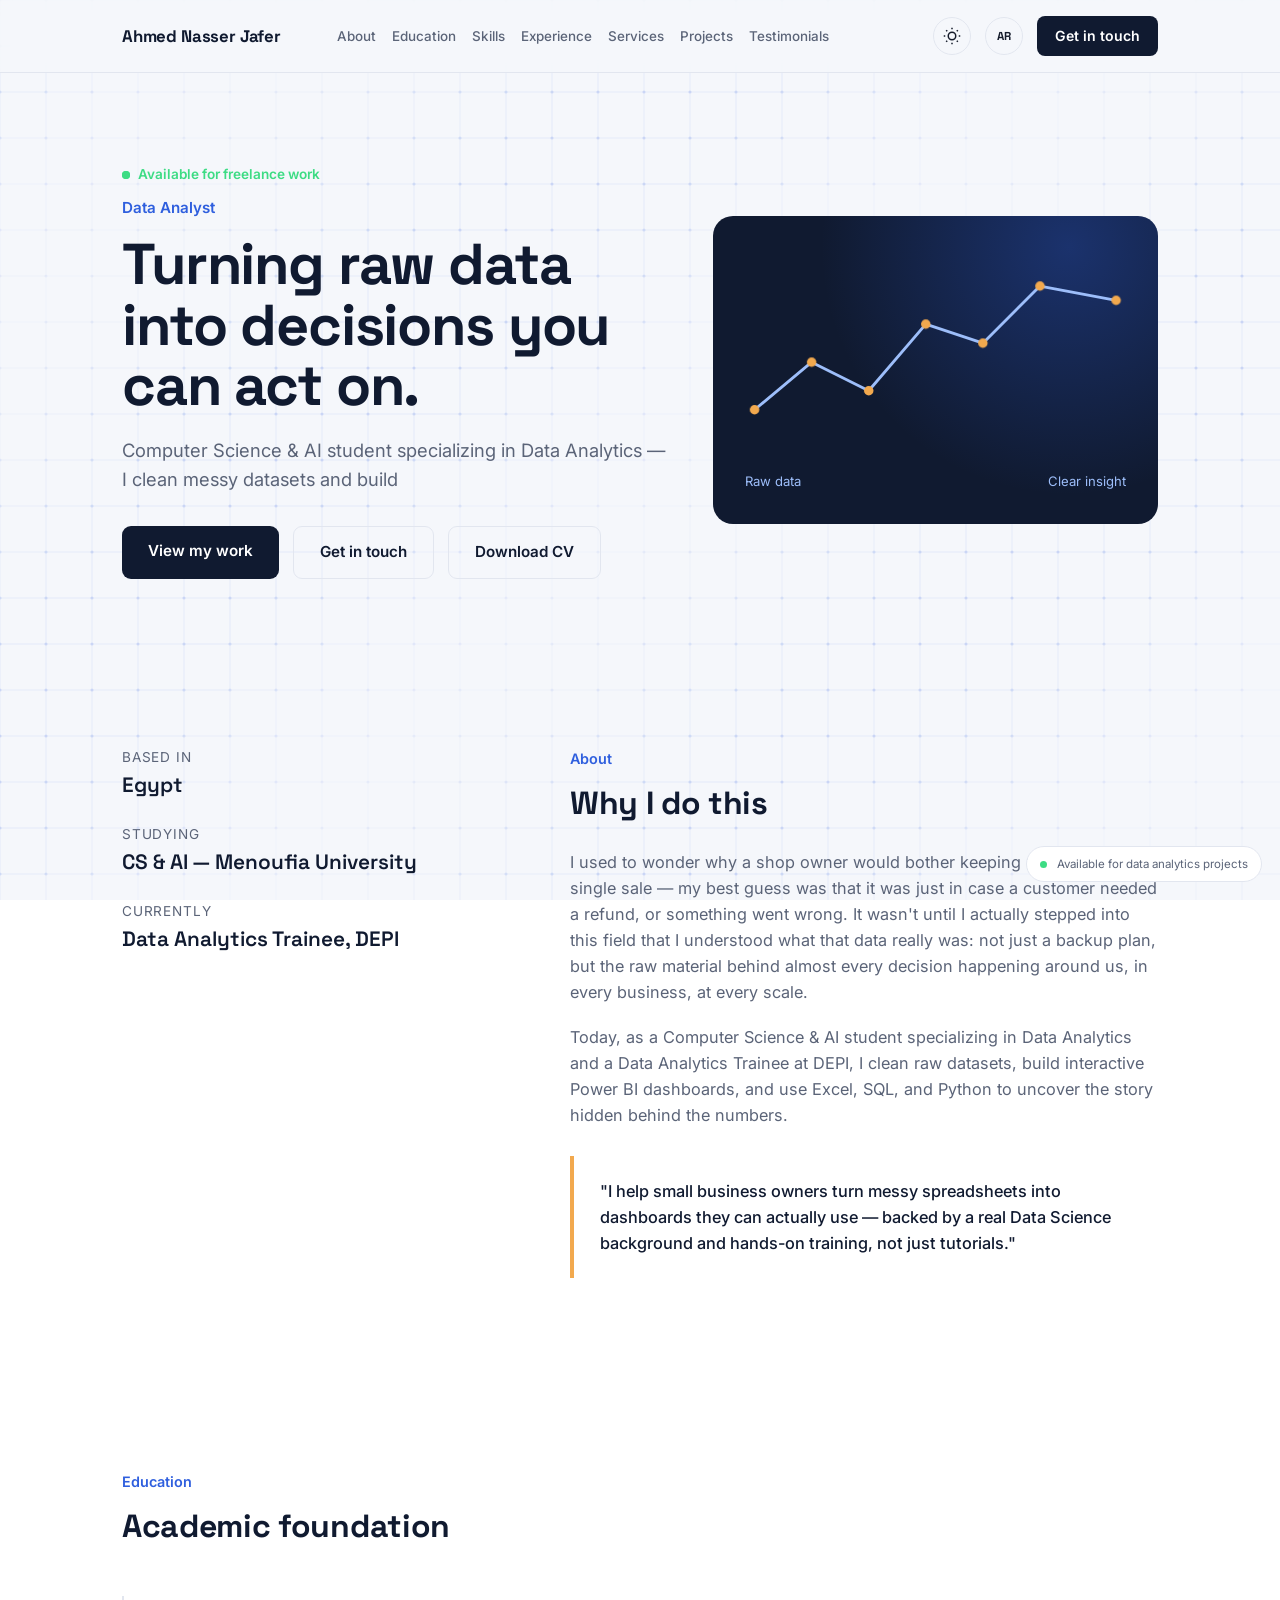
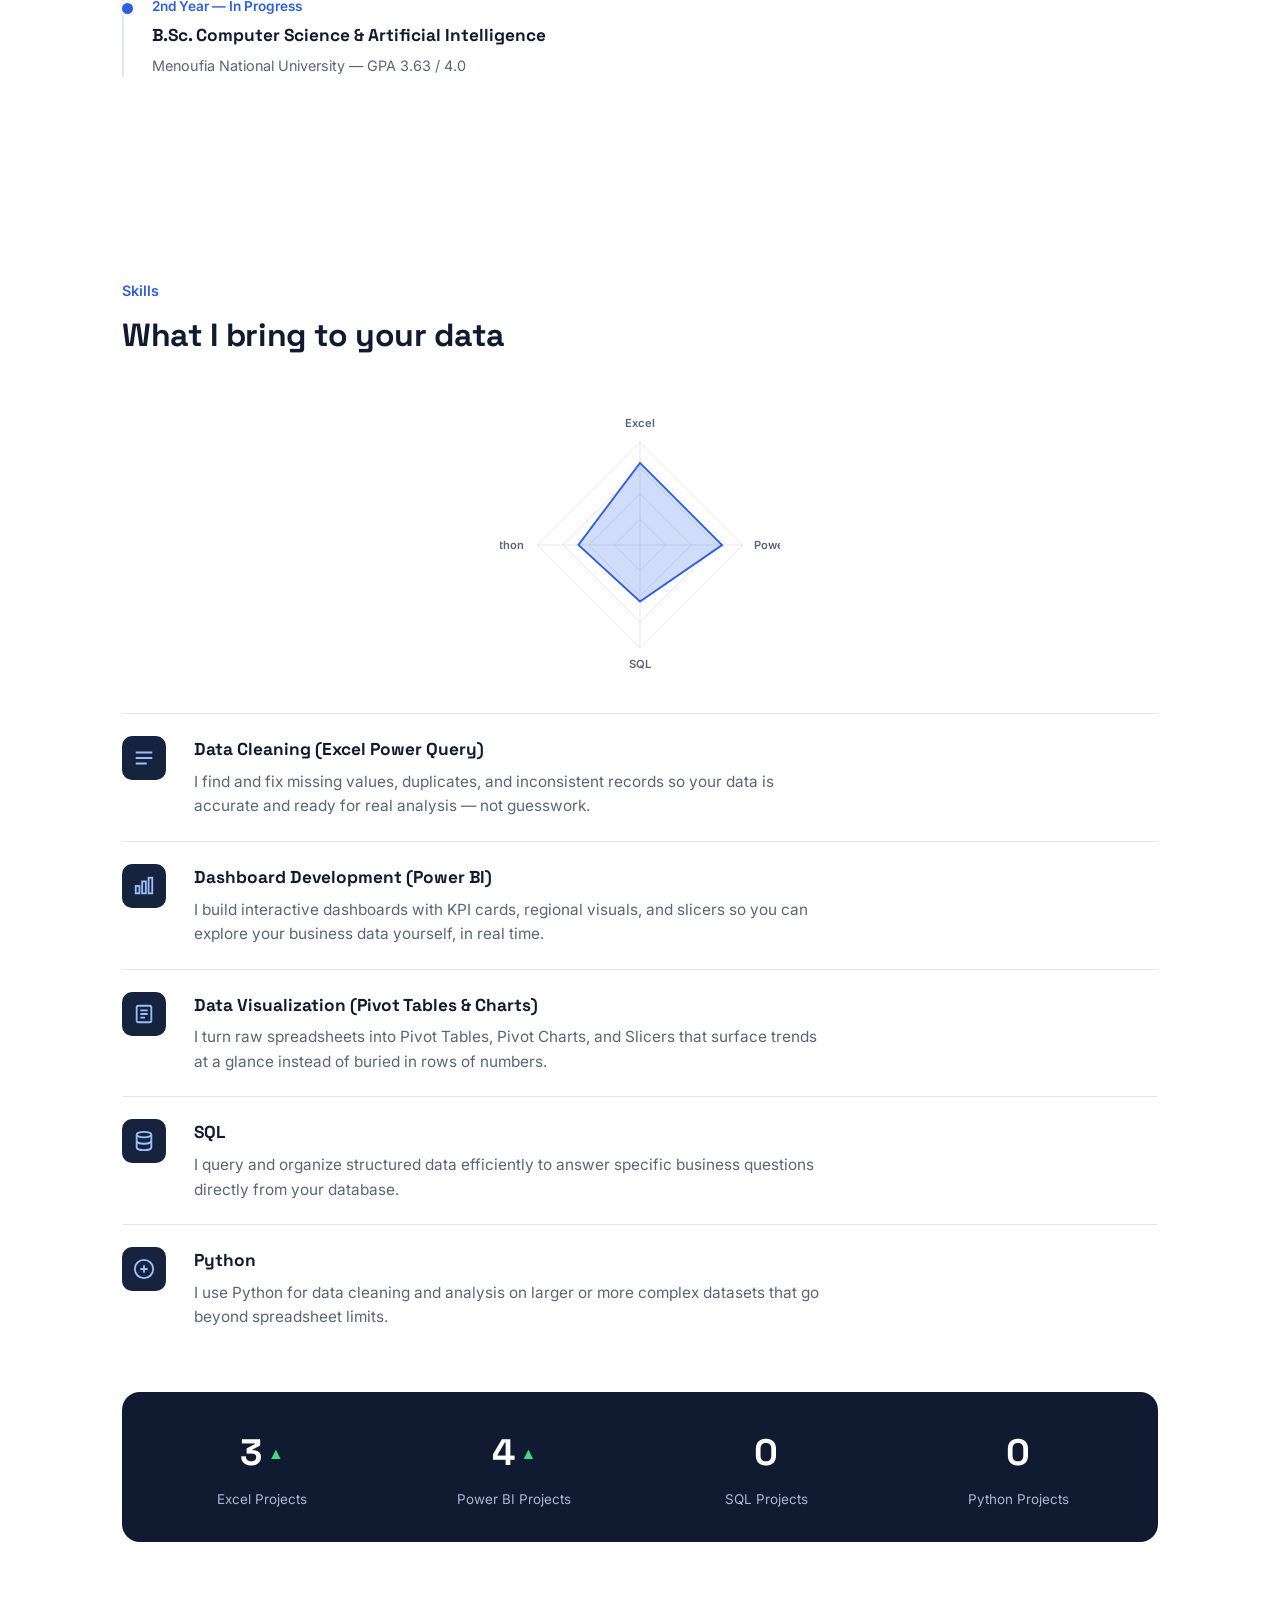
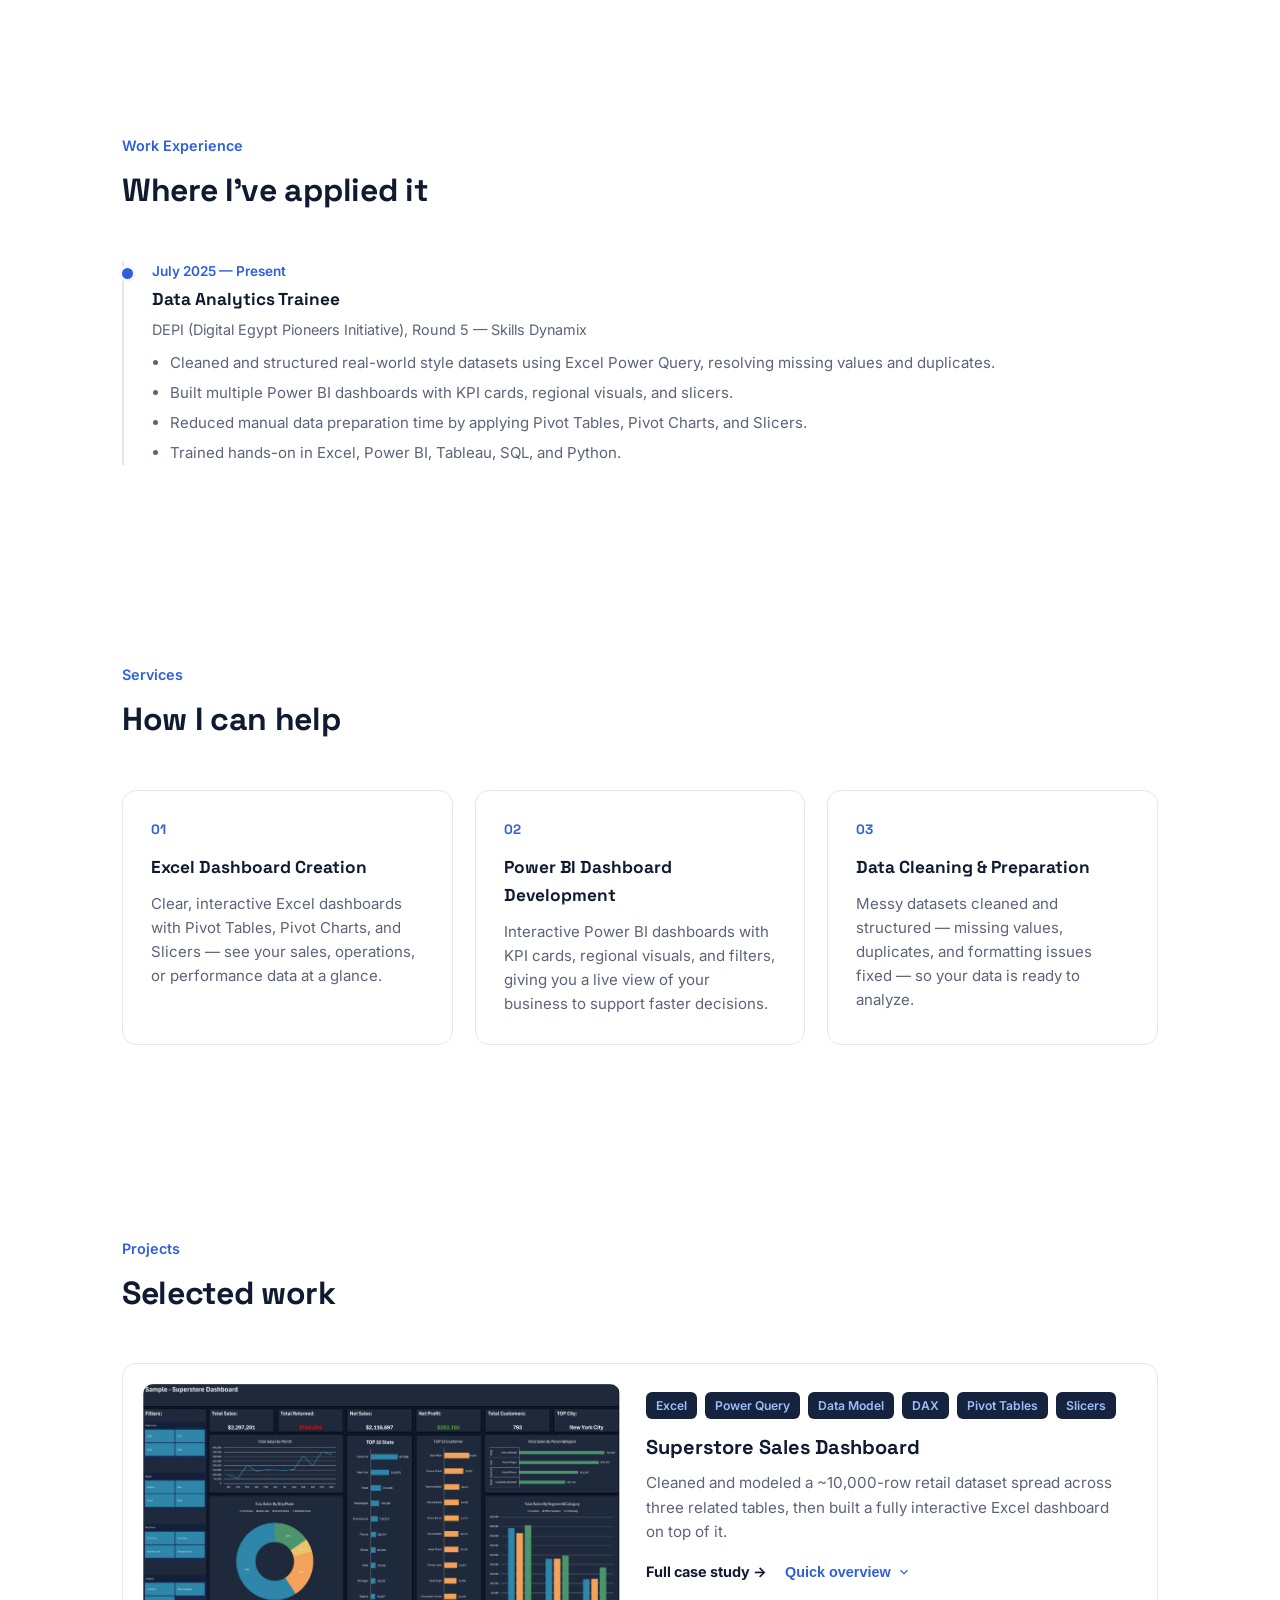
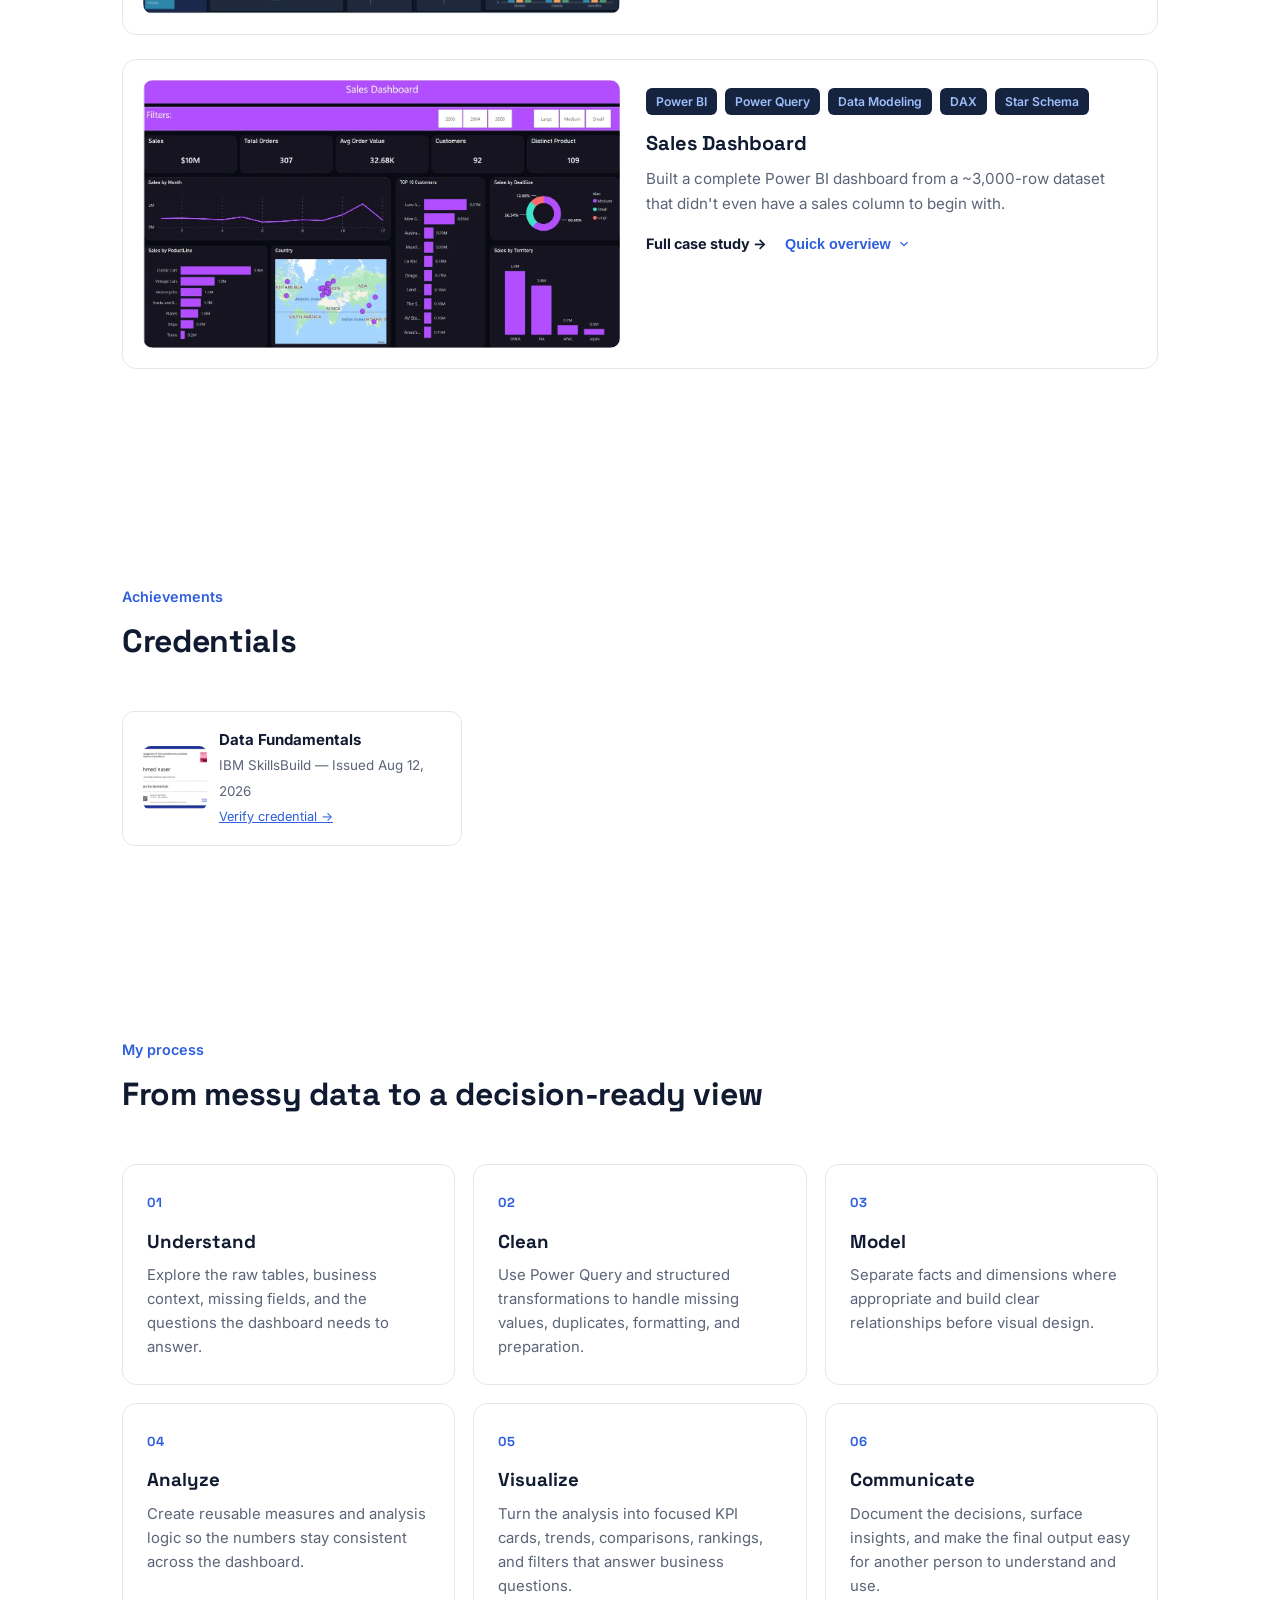
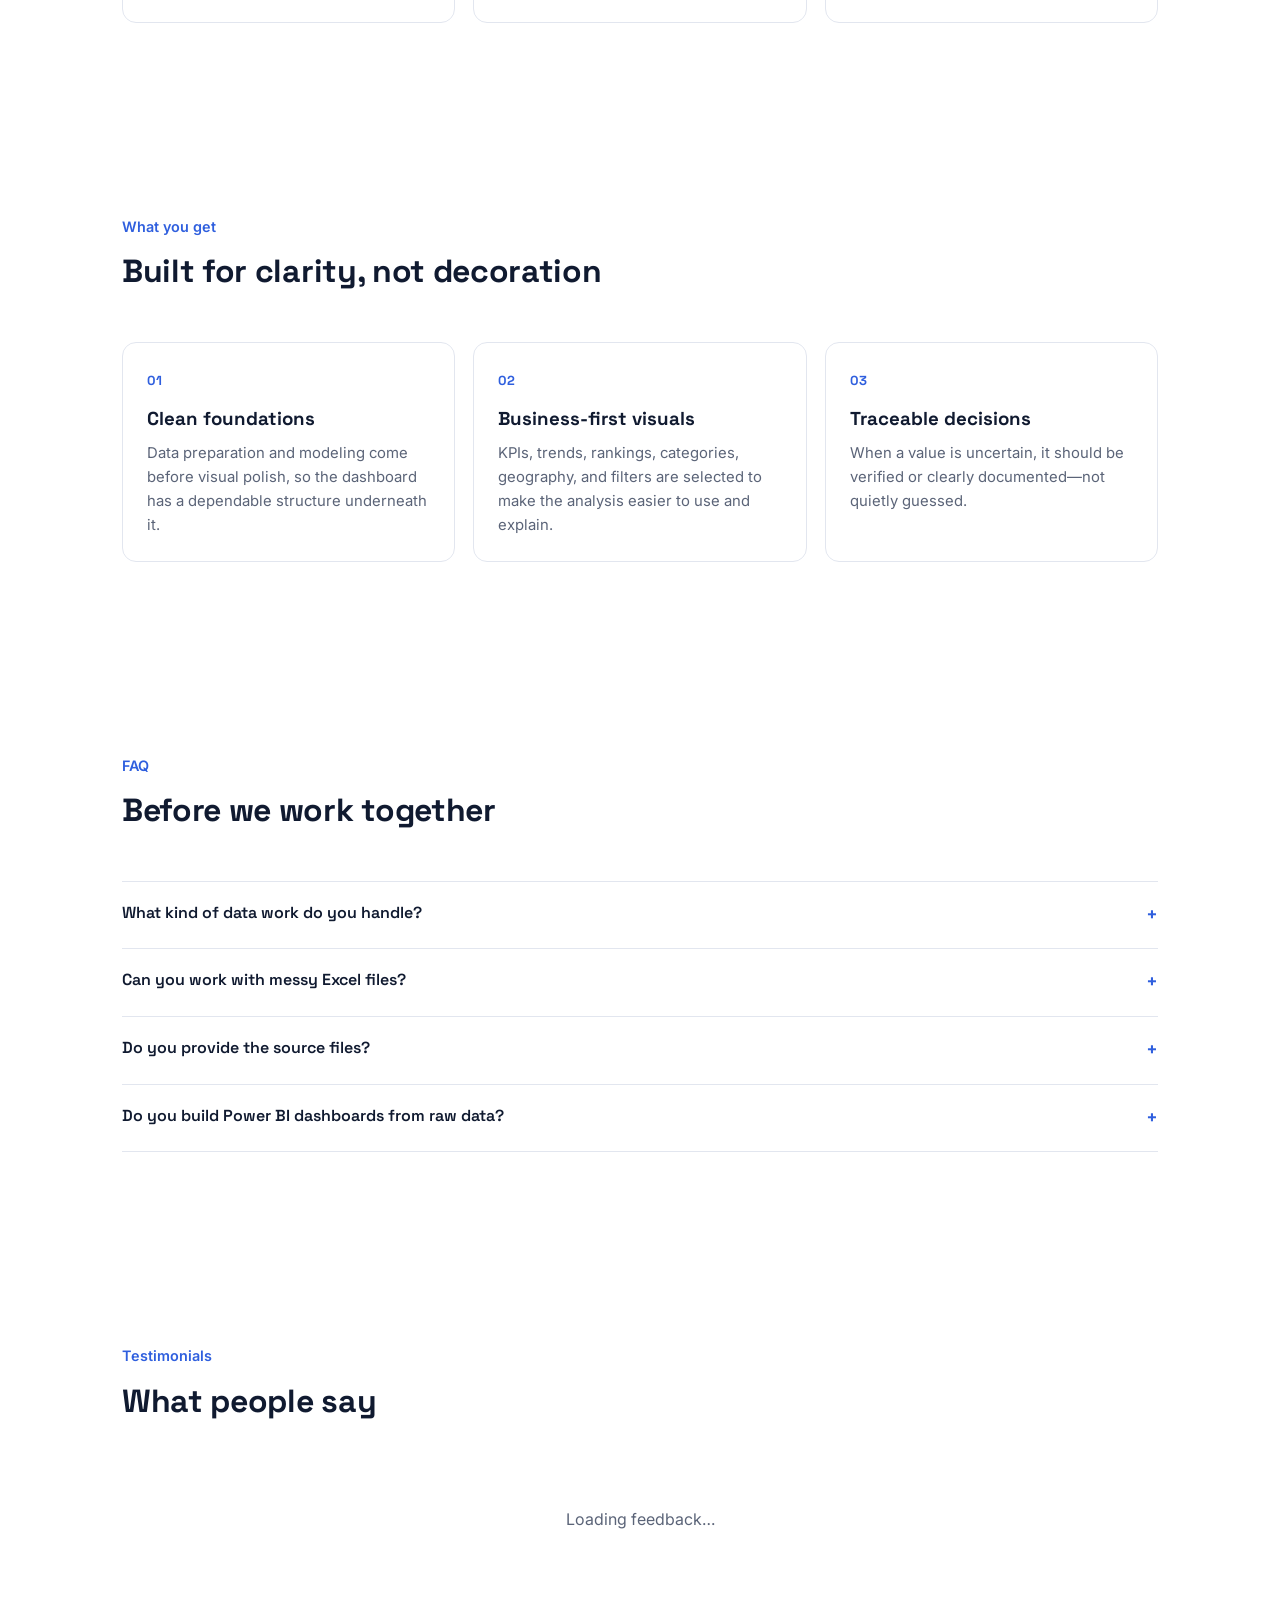
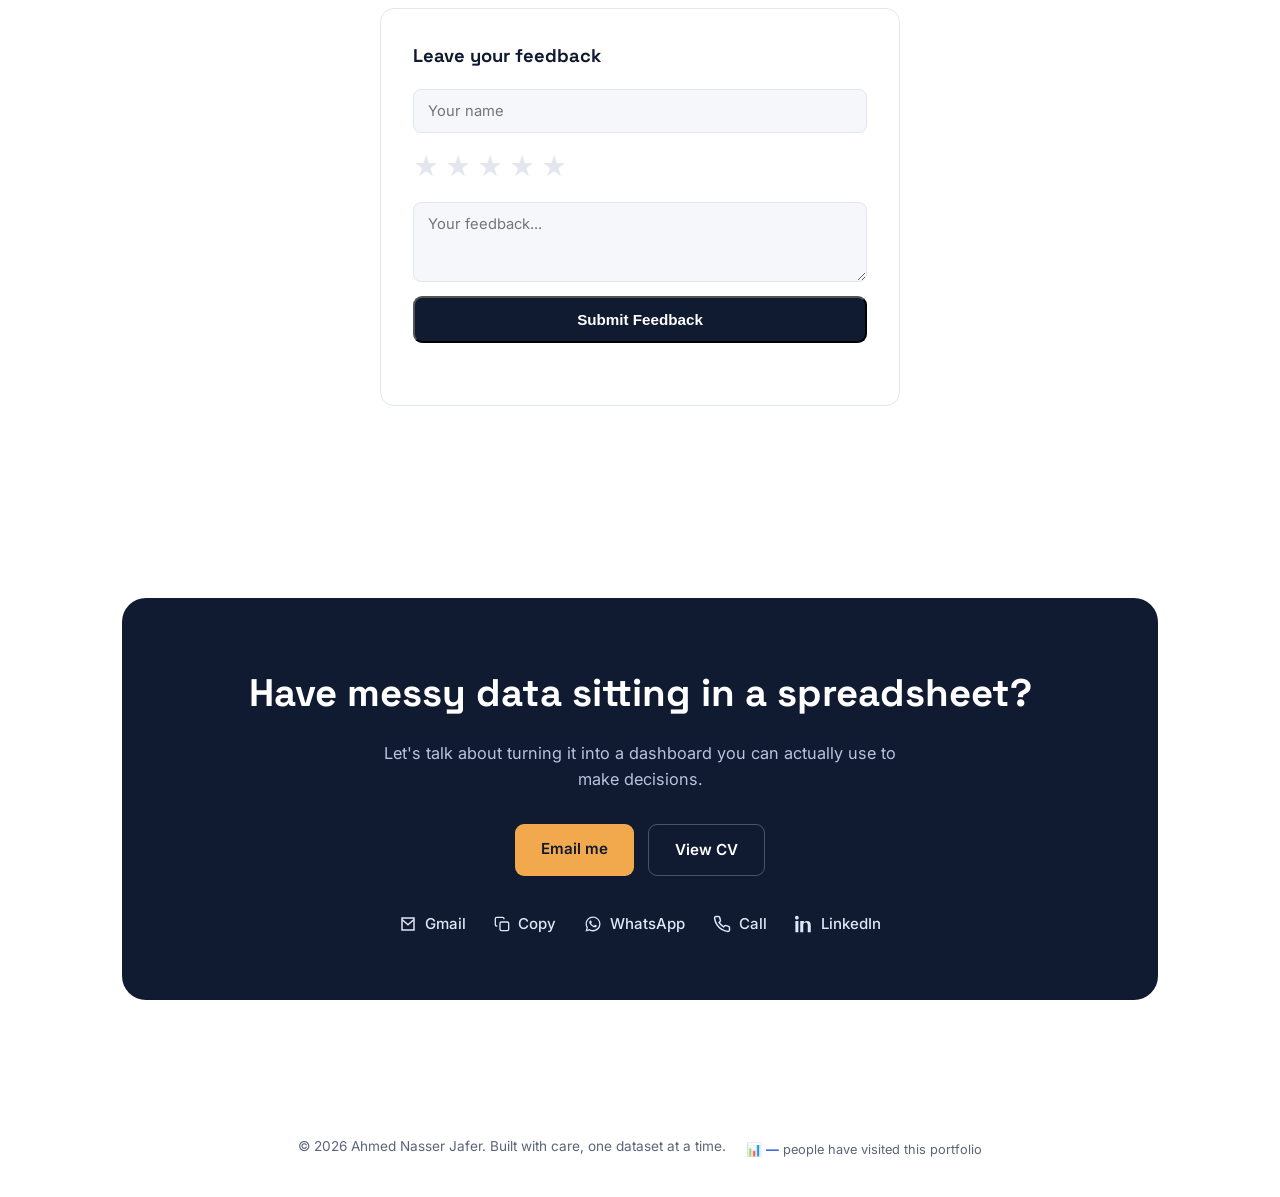
==== commit dbb0370f: "increse excel" ====
--- a/index.html
+++ b/index.html
@@ -232,7 +232,7 @@
 
     <div class="skill-counters">
       <div class="skill-counter">
-        <div class="counter-num"><span class="counter" data-target="2">0</span><span class="trend-up">▲</span></div>
+        <div class="counter-num"><span class="counter" data-target="3">0</span><span class="trend-up">▲</span></div>
         <div class="counter-label" data-i18n="skills_counter_excel">Excel Projects</div>
       </div>
       <div class="skill-counter">
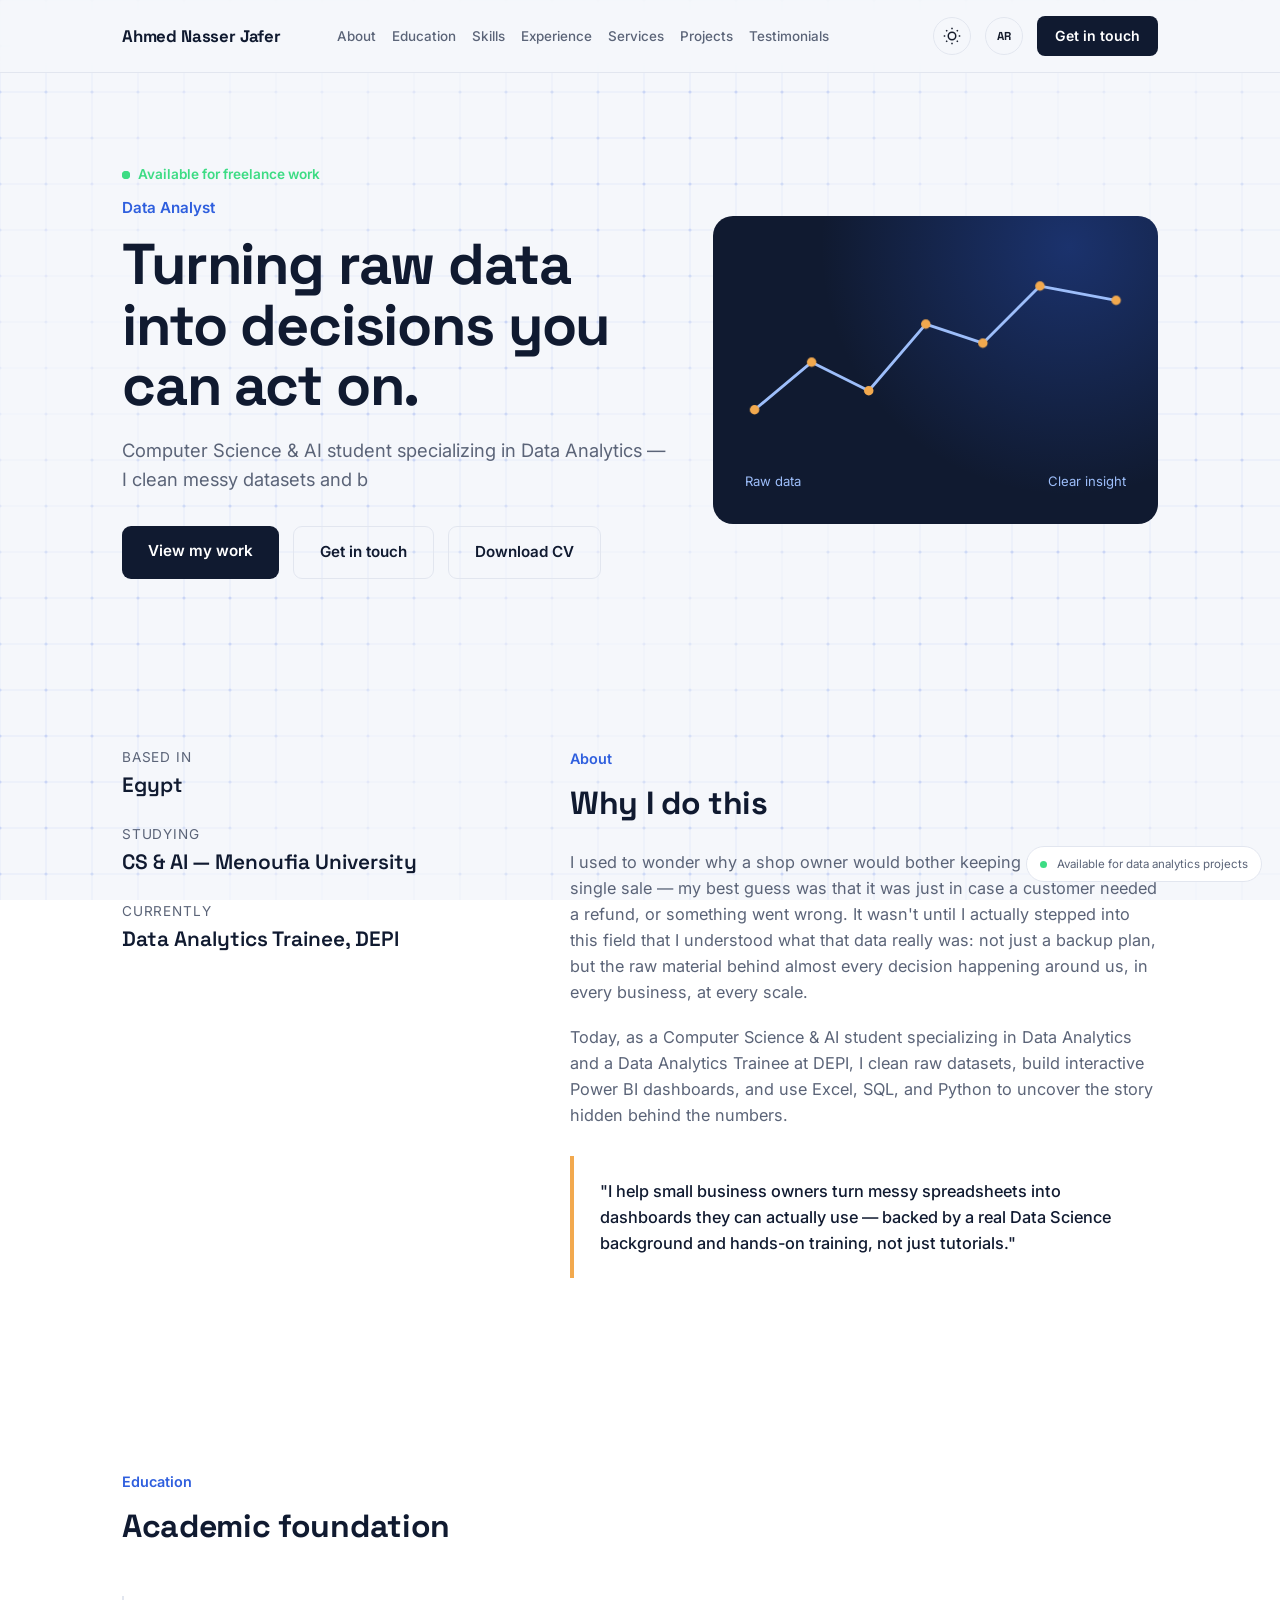
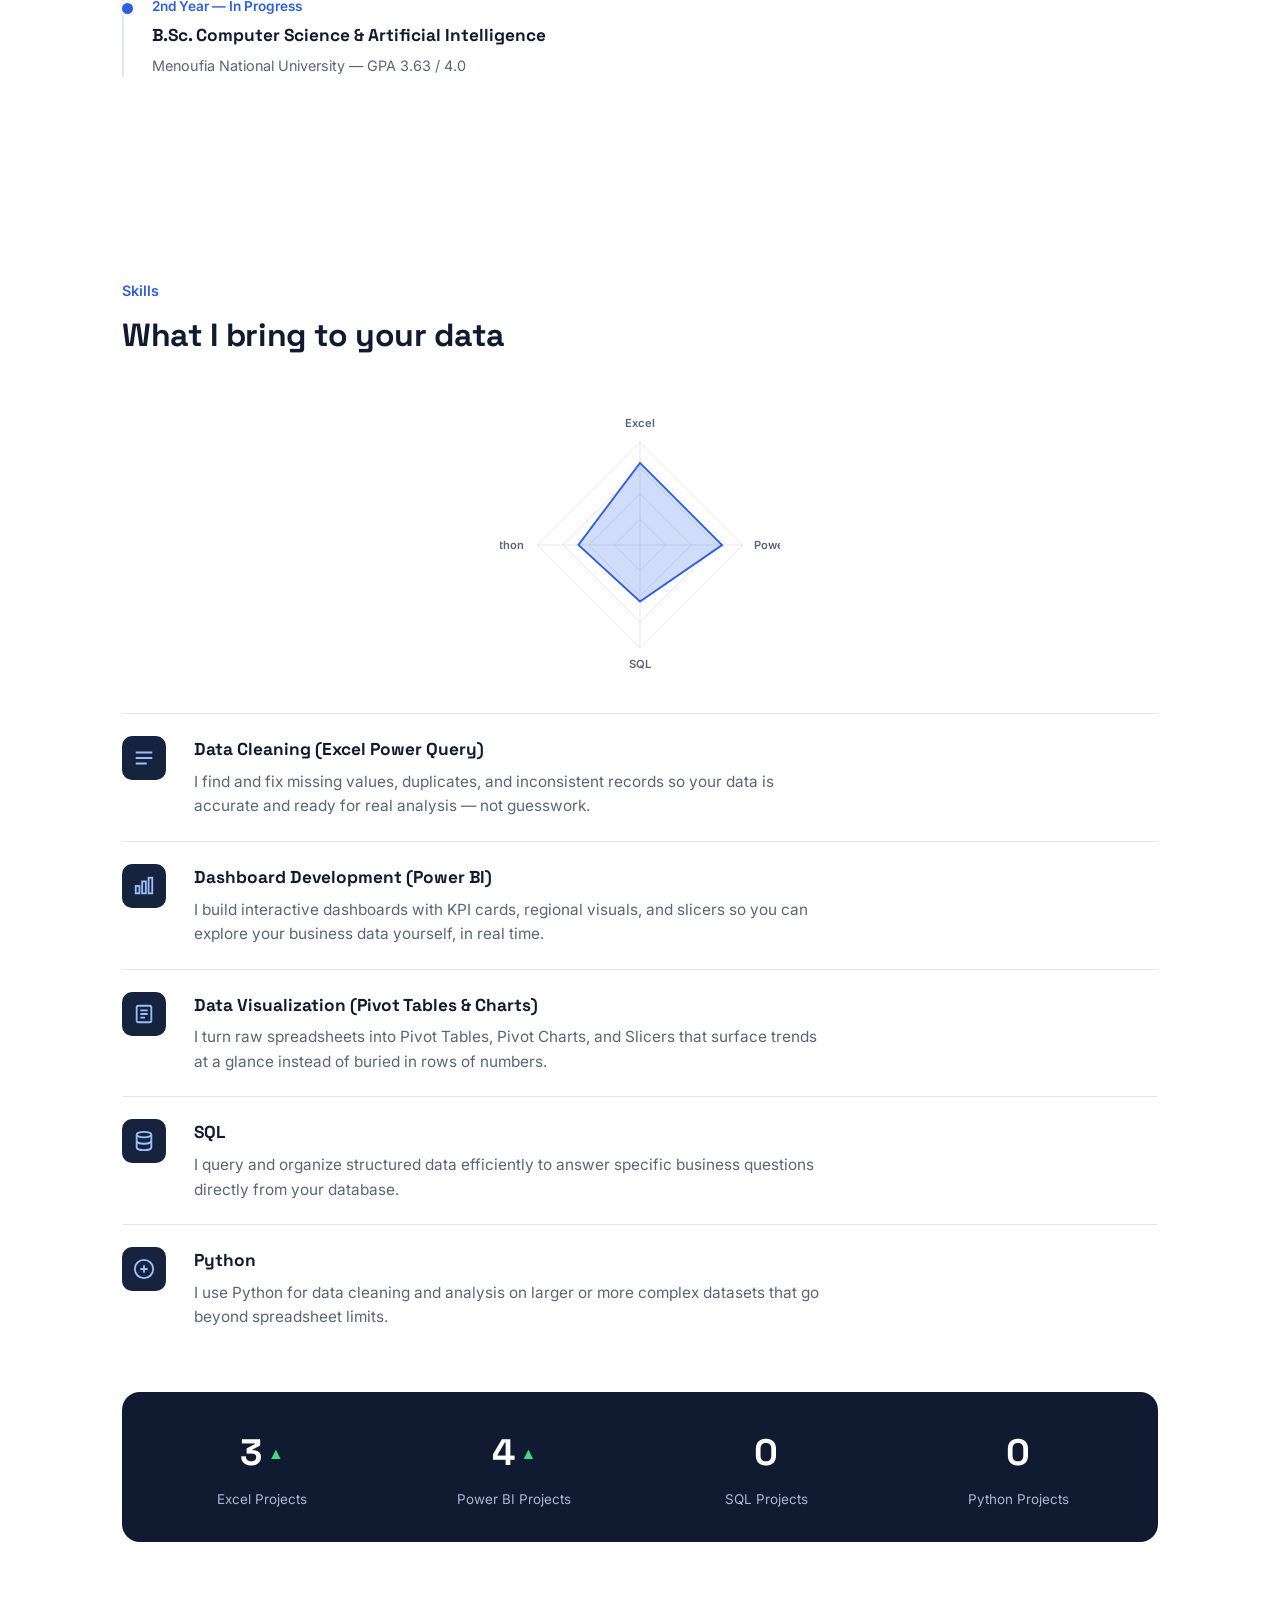
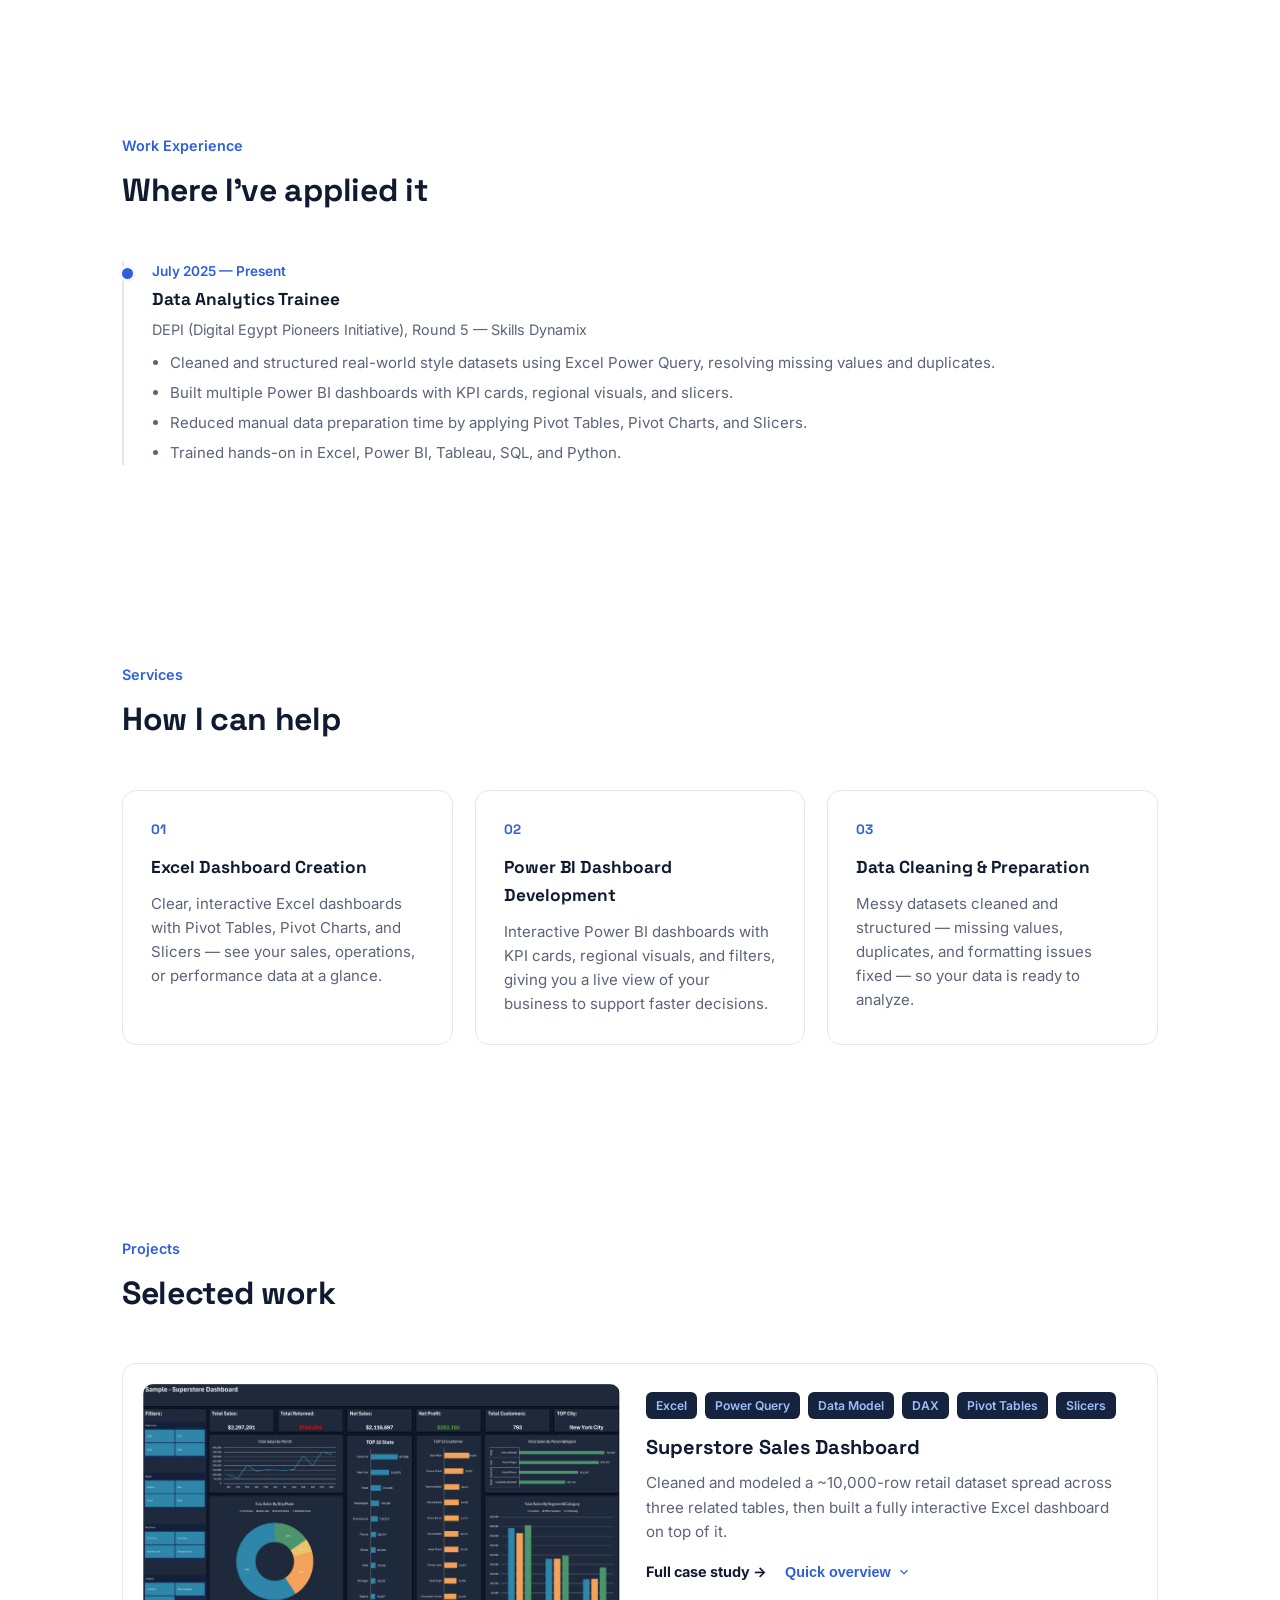
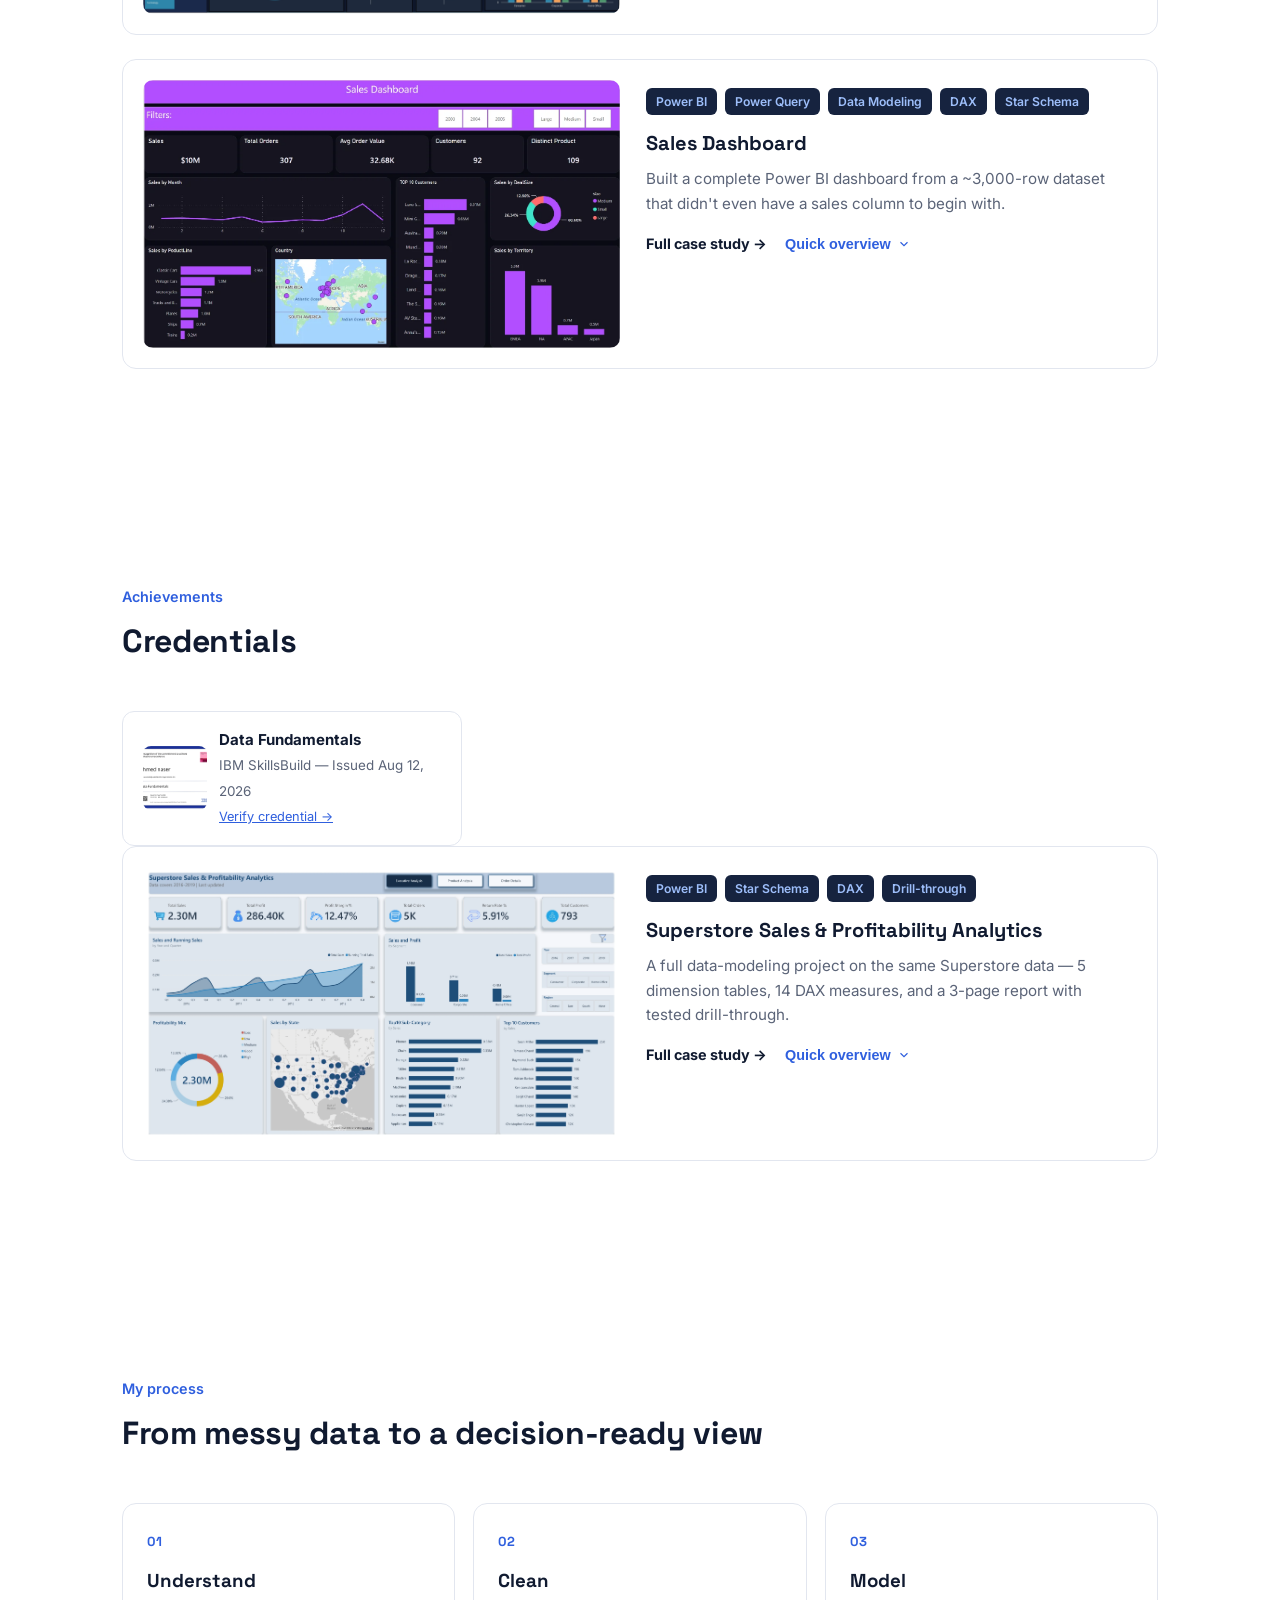
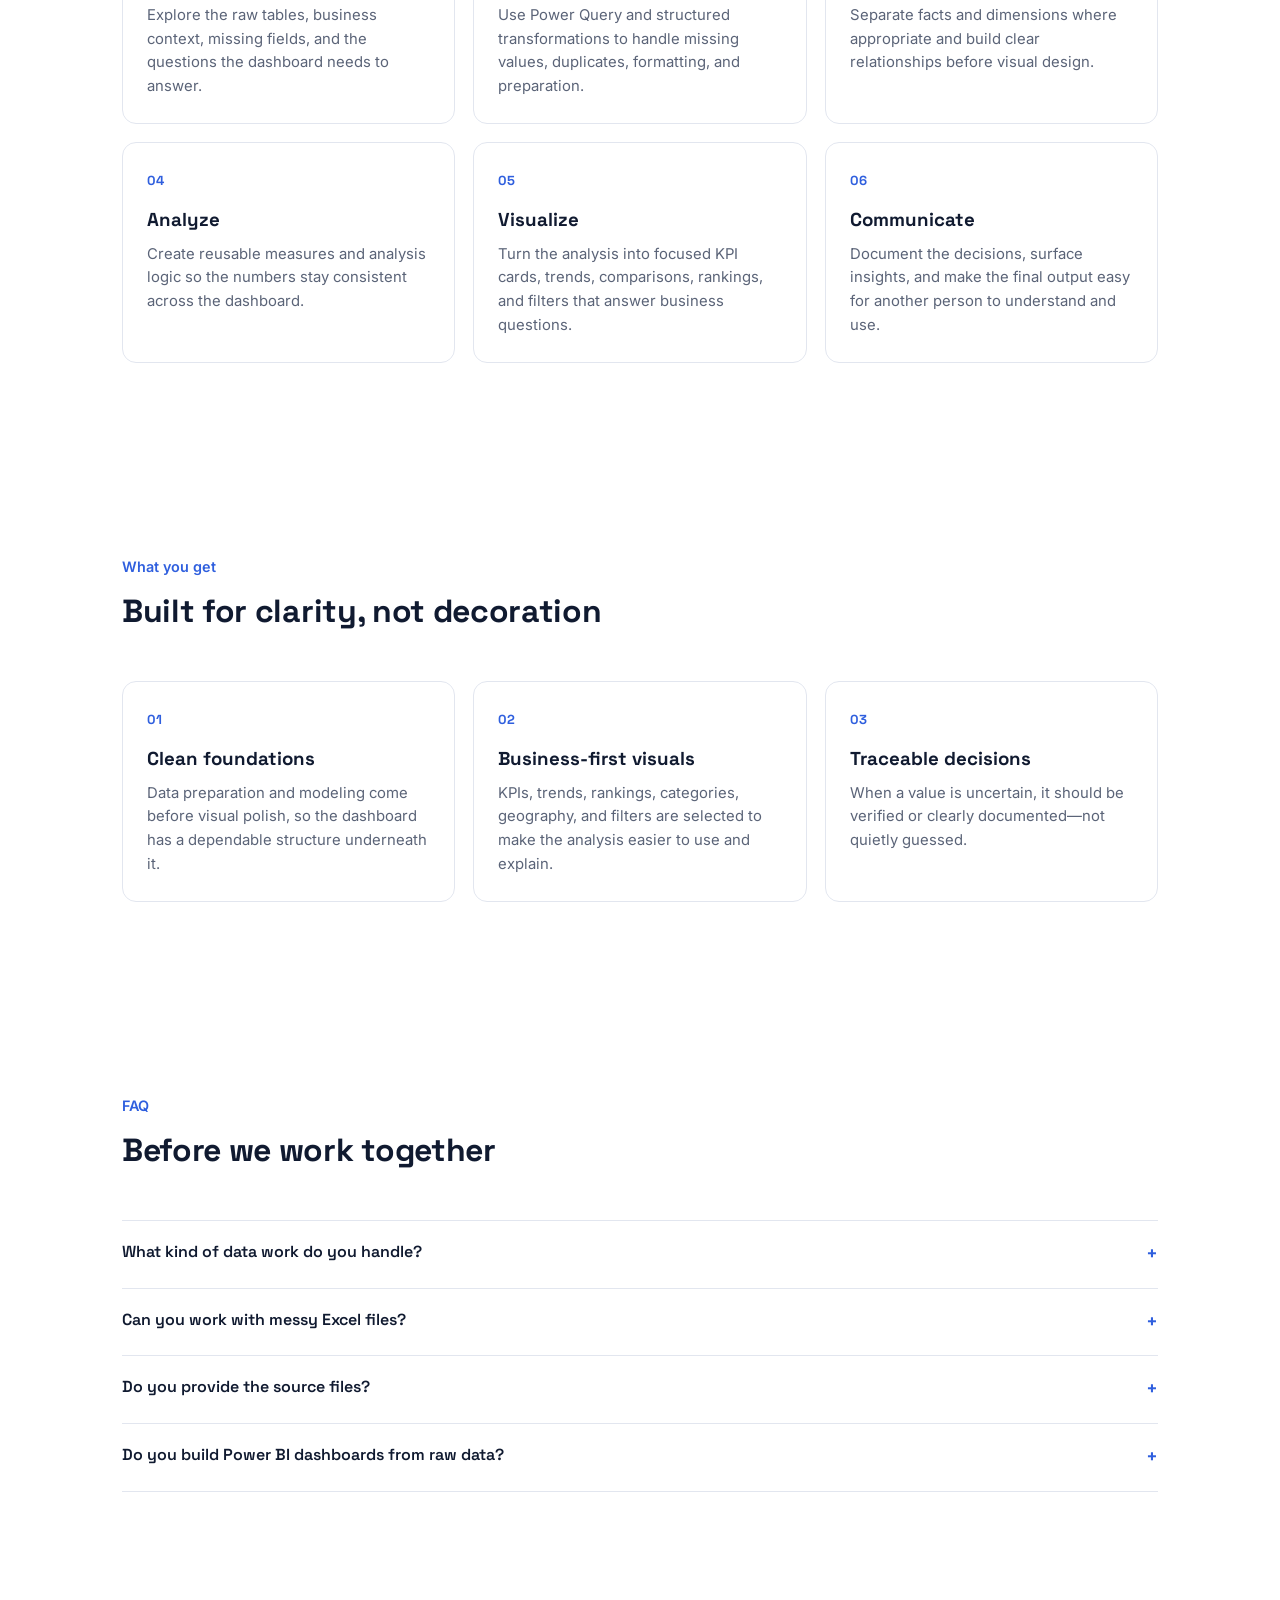
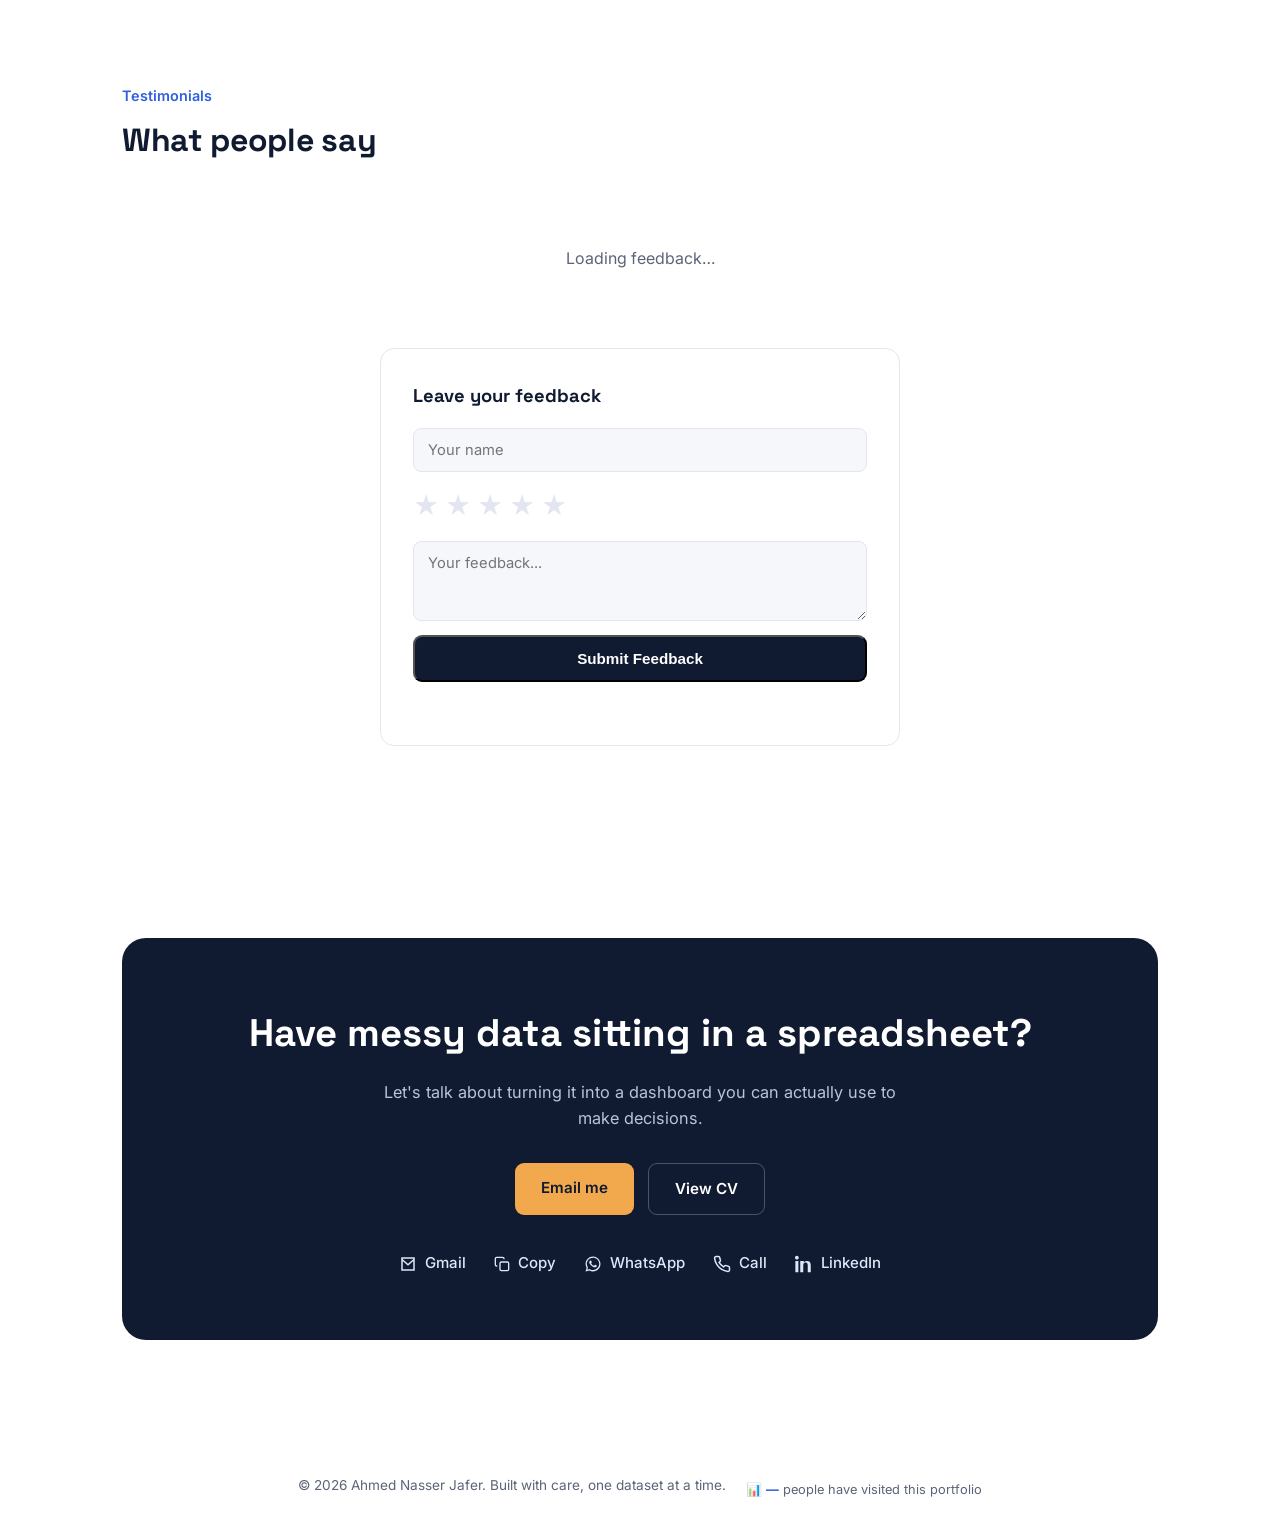
==== commit 25e78e98: "feat: add third project (Power BI data modeling case study) to portfolio" ====
--- a/index.html
+++ b/index.html
@@ -374,6 +374,34 @@
         </div>
       </div>
     </div>
+    <div class="project" id="project-3">
+      <div class="project-top">
+        <div class="project-visual" style="padding:0;border:none;background:none;">
+          <img loading="lazy" src="assets/images/project-3.webp" alt="Superstore Sales and Profitability Analytics dashboard in Power BI" style="width:100%;height:100%;object-fit:cover;border-radius:10px;cursor:zoom-in;" onclick="openLightbox(this.src)">
+        </div>
+        <div class="project-info">
+          <div class="project-tools">
+            <span class="tool-tag">Power BI</span>
+            <span class="tool-tag">Star Schema</span>
+            <span class="tool-tag">DAX</span>
+            <span class="tool-tag">Drill-through</span>
+          </div>
+          <h3 data-i18n="proj3_title">Superstore Sales & Profitability Analytics</h3>
+          <p data-i18n="proj3_desc">A full data-modeling project on the same Superstore data — 5 dimension tables, 14 DAX measures, and a 3-page report with tested drill-through.</p>
+          <div class="project-actions"><a class="project-page-link" href="projects/mini-project-2-power-bi.html" data-i18n="proj_full_case_link">Full case study →</a><button class="project-toggle" onclick="toggleProject('project-3')">
+            <span data-i18n="proj_toggle_label">Quick overview</span>
+            <svg width="14" height="14" viewBox="0 0 24 24" fill="none" stroke="currentColor" stroke-width="2"><path d="M6 9l6 6 6-6"/></svg>
+          </button></div>
+        </div>
+      </div>
+      <div class="project-detail">
+        <div class="project-detail-inner">
+          <div class="case-line"><b data-i18n="proj_label_challenge">Challenge</b><span data-i18n="proj3_challenge">Same raw data as the Excel project, but a different goal: build a proper relational data model from scratch and handle data-quality problems at the modeling level, not just in a spreadsheet.</span></div>
+          <div class="case-line"><b data-i18n="proj_label_solution">Solution</b><span data-i18n="proj3_solution">Built a star schema with 5 dimension tables, solved duplicate-key issues with verified composite keys, added quartile-based profitability classification, and wrote 14 DAX measures across a 3-page report with synced slicers and drill-through.</span></div>
+          <div class="case-line"><b data-i18n="proj_label_result">Result</b><span data-i18n="proj3_result">A complete, tested Power BI solution — including solving real problems like a circular dependency and a broken YoY calculation along the way.</span></div>
+        </div>
+      </div>
+    </div>
   </div>
 </section>
 <section id="process">
--- a/css/style.css
+++ b/css/style.css
@@ -139,7 +139,8 @@
   /* SERVICES */
   .services-grid{display:grid;grid-template-columns:repeat(3,1fr);gap:22px;}
   @media (max-width:860px){ .services-grid{grid-template-columns:1fr;} }
-  .service-card{background:var(--card);border-radius:var(--radius);padding:28px;border:1px solid var(--line);}
+  .service-card{background:var(--card);border-radius:var(--radius);padding:28px;border:1px solid var(--line);transition:transform .2s ease, box-shadow .2s ease;}
+  .service-card:hover{transform:translateY(-4px);box-shadow:0 10px 24px rgba(47,95,222,0.12);}
   .service-card h3{font-size:1.08rem;color:var(--heading);margin:0 0 10px;}
   .service-card p{color:var(--ink-soft);font-size:0.94rem;margin:0;}
   .service-index{font-family:'Space Grotesk',sans-serif;color:var(--blue);font-weight:700;font-size:0.85rem;margin-bottom:14px;display:block;}
@@ -201,8 +202,9 @@
   .badges{display:flex;flex-wrap:wrap;gap:16px;}
   .badge{
     display:flex;align-items:center;gap:12px;background:var(--card);border:1px solid var(--line);
-    border-radius:12px;padding:16px 20px;flex:0 1 340px;
-  }
+    border-radius:12px;padding:16px 20px;flex:0 1 340px;transition:transform .2s ease, box-shadow .2s ease;
+  }
+  .badge:hover{transform:translateY(-4px);box-shadow:0 10px 24px rgba(47,95,222,0.12);}
   .badge-icon{
     width:38px;height:38px;border-radius:50%;background:linear-gradient(135deg,var(--blue),var(--navy));
     flex-shrink:0;display:flex;align-items:center;justify-content:center;color:#fff;font-size:1rem;
@@ -224,7 +226,8 @@
   footer{padding:36px 0;text-align:center;color:var(--ink-soft);font-size:0.85rem;}
 
   /* 3D TILT */
-  .project{transition:transform .12s ease;transform-style:preserve-3d;will-change:transform;}
+  .project{transition:transform .12s ease, box-shadow .2s ease;transform-style:preserve-3d;will-change:transform;}
+  .project:hover{box-shadow:0 14px 30px rgba(47,95,222,0.14);}
 
   /* SKILL PROJECT COUNTERS */
   .skill-counters{
@@ -364,4 +367,6 @@
 
 html[dir="rtl"] .navlinks{margin:0 100px 0 0;}
 .visit-counter{margin-top:8px;color:var(--ink-soft);font-size:0.8rem;}
-#visit-count{color:var(--blue);font-weight:700;}+#visit-count{color:var(--blue);font-weight:700;}
+.process-grid article,.proof-grid article,.testimonial-card{transition:transform .2s ease, box-shadow .2s ease;}
+.process-grid article:hover,.proof-grid article:hover,.testimonial-card:hover{transform:translateY(-4px);box-shadow:0 10px 24px rgba(47,95,222,0.12);}
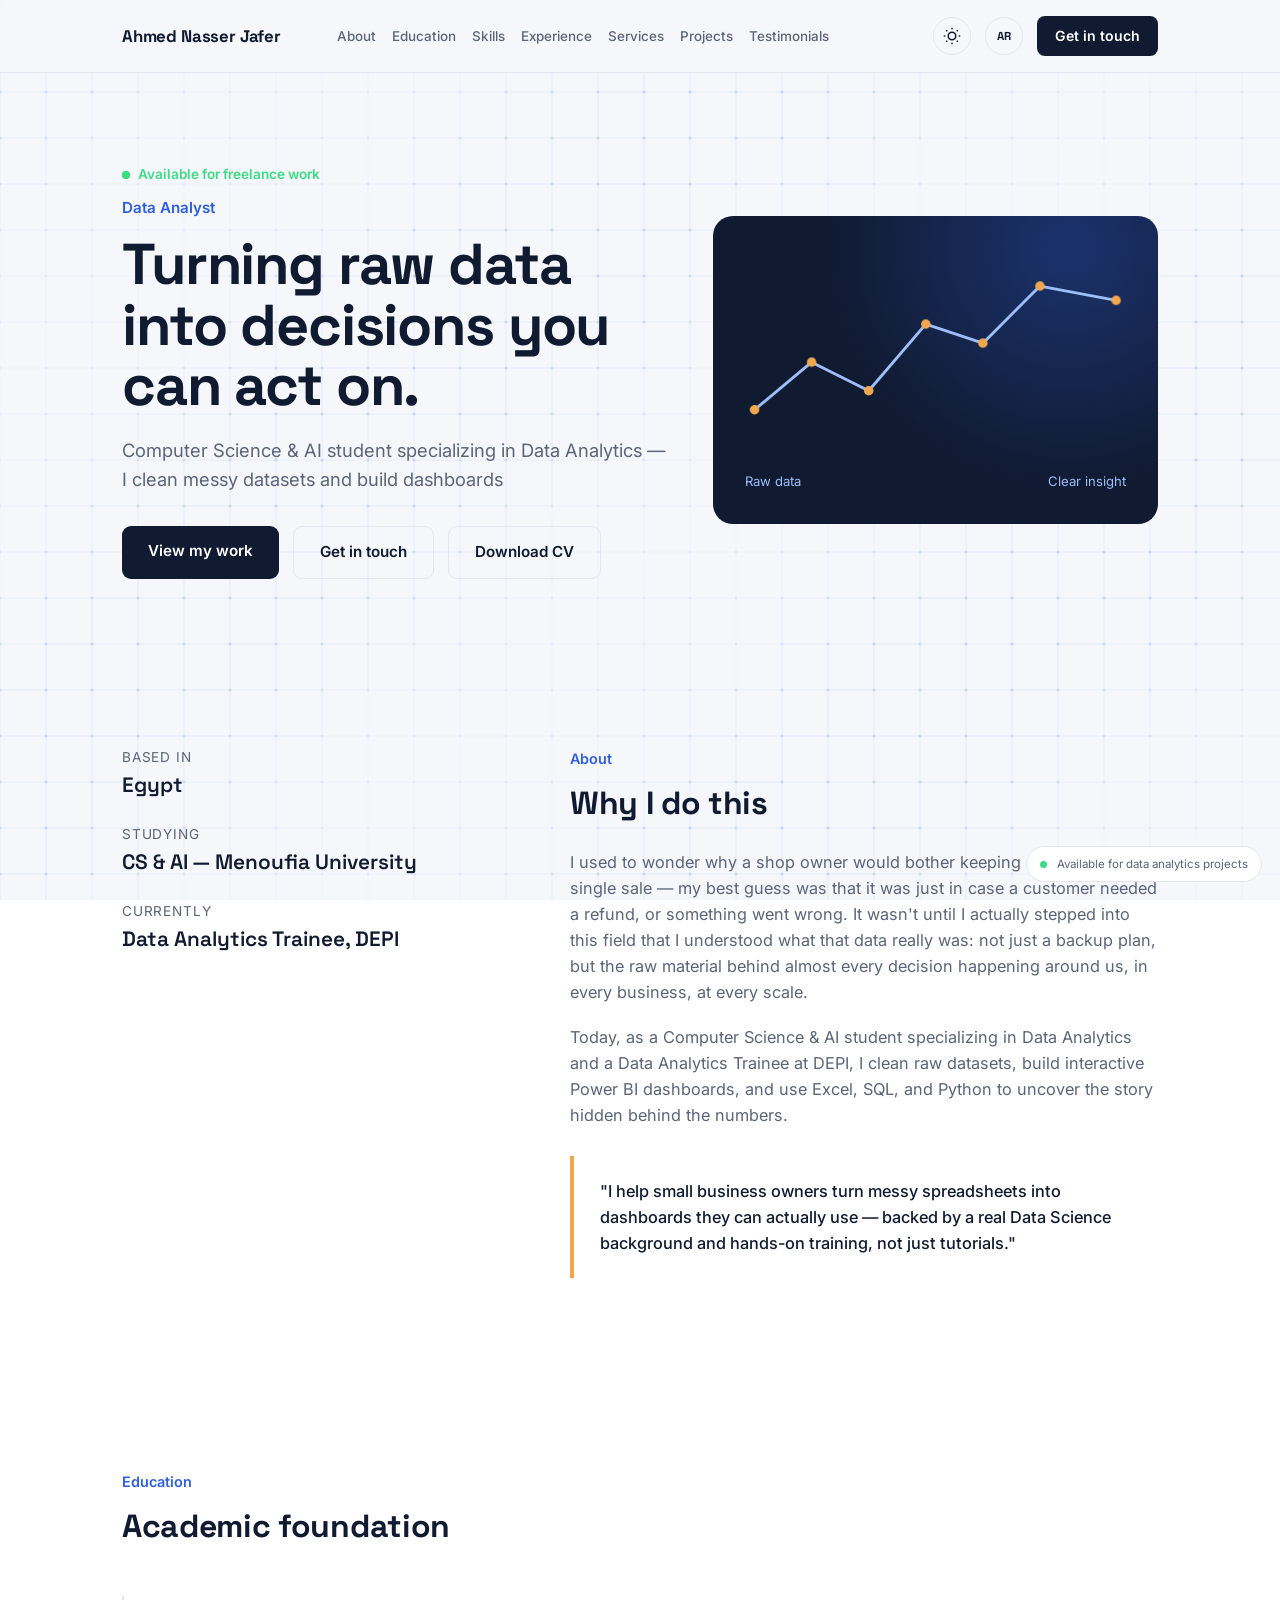
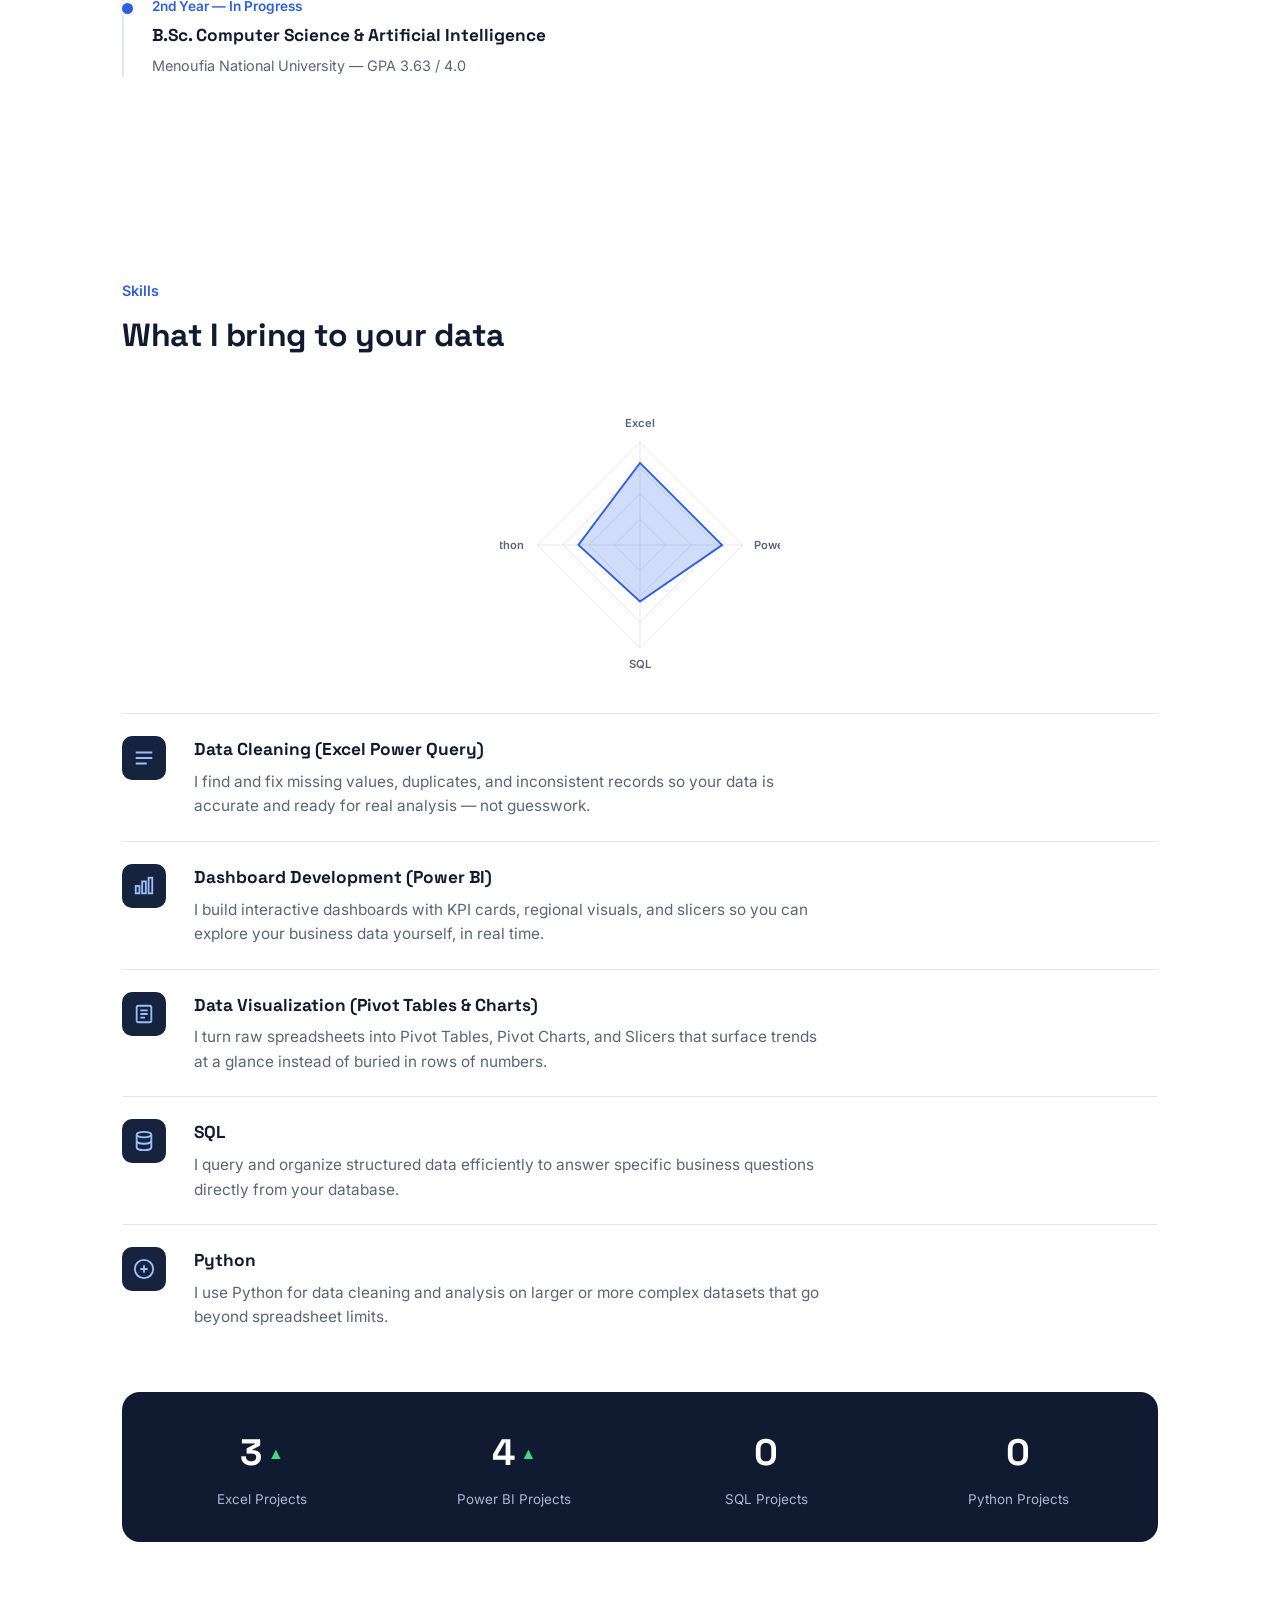
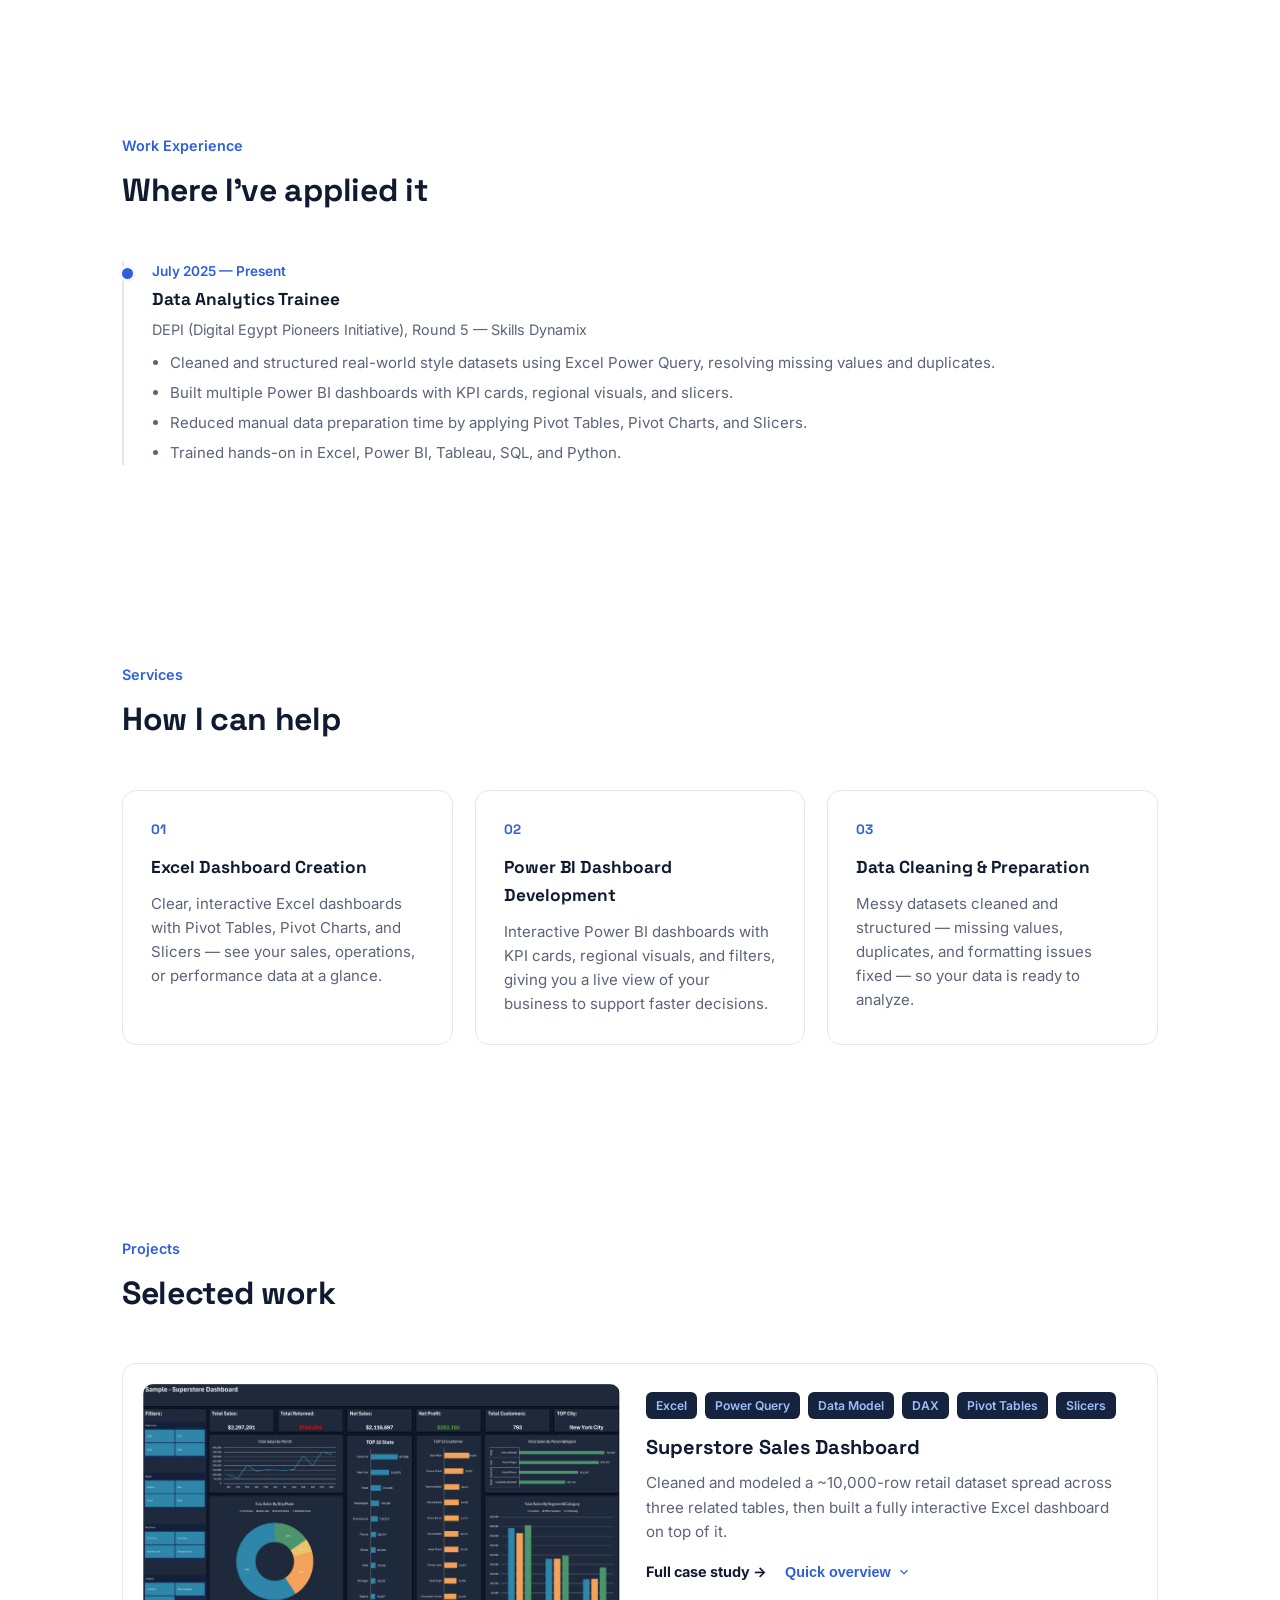
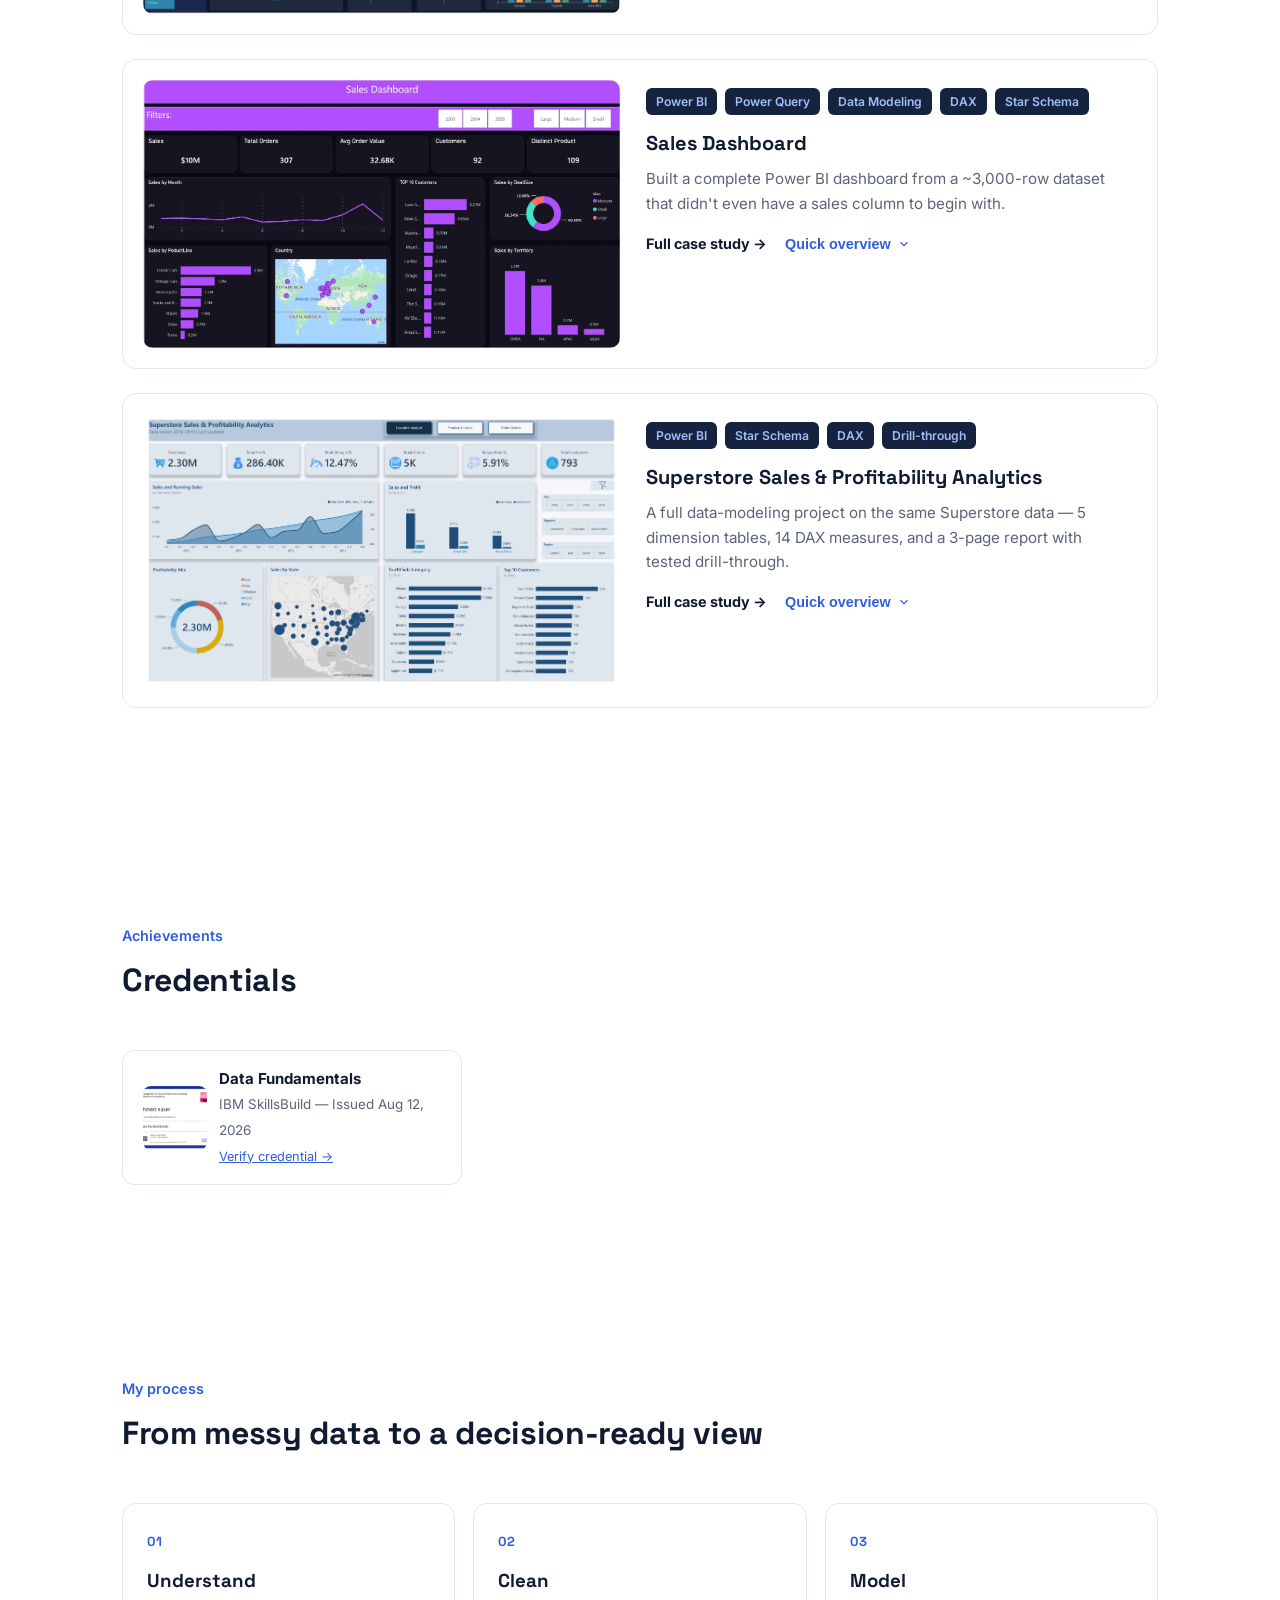
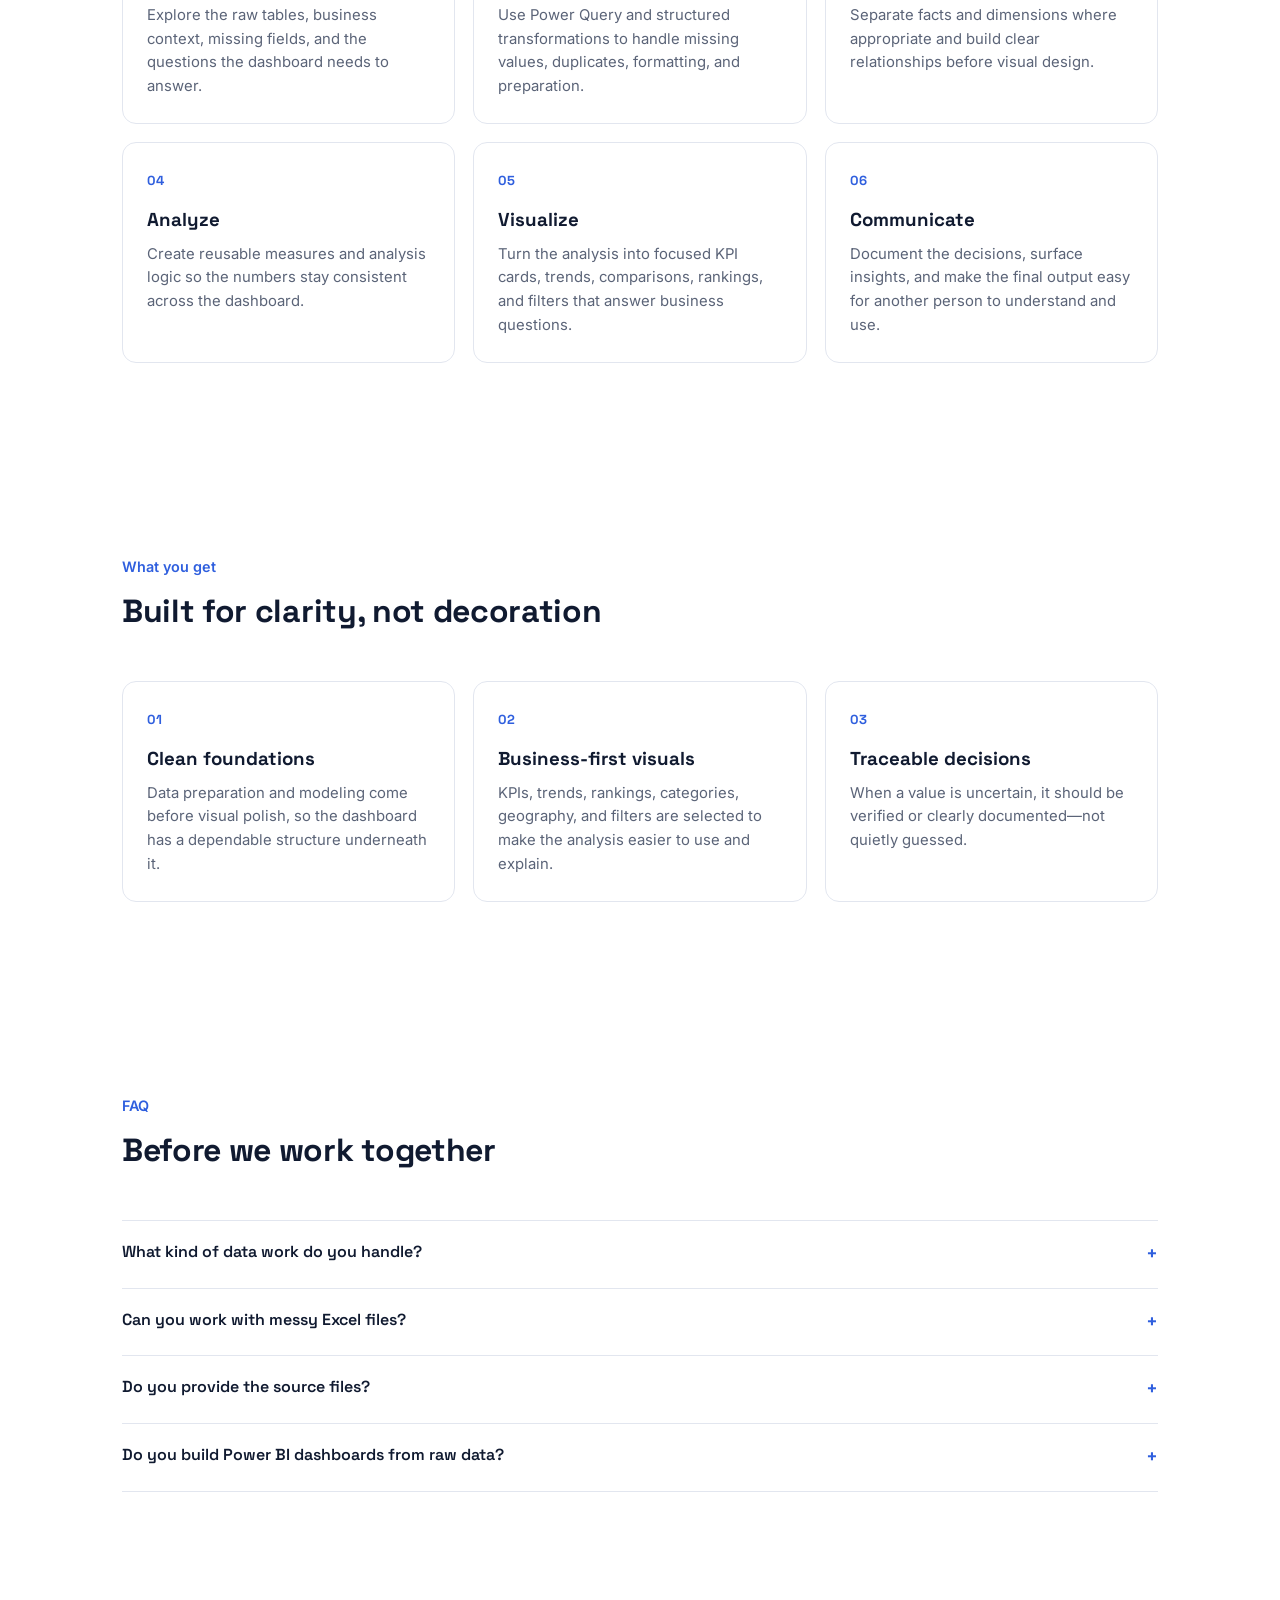
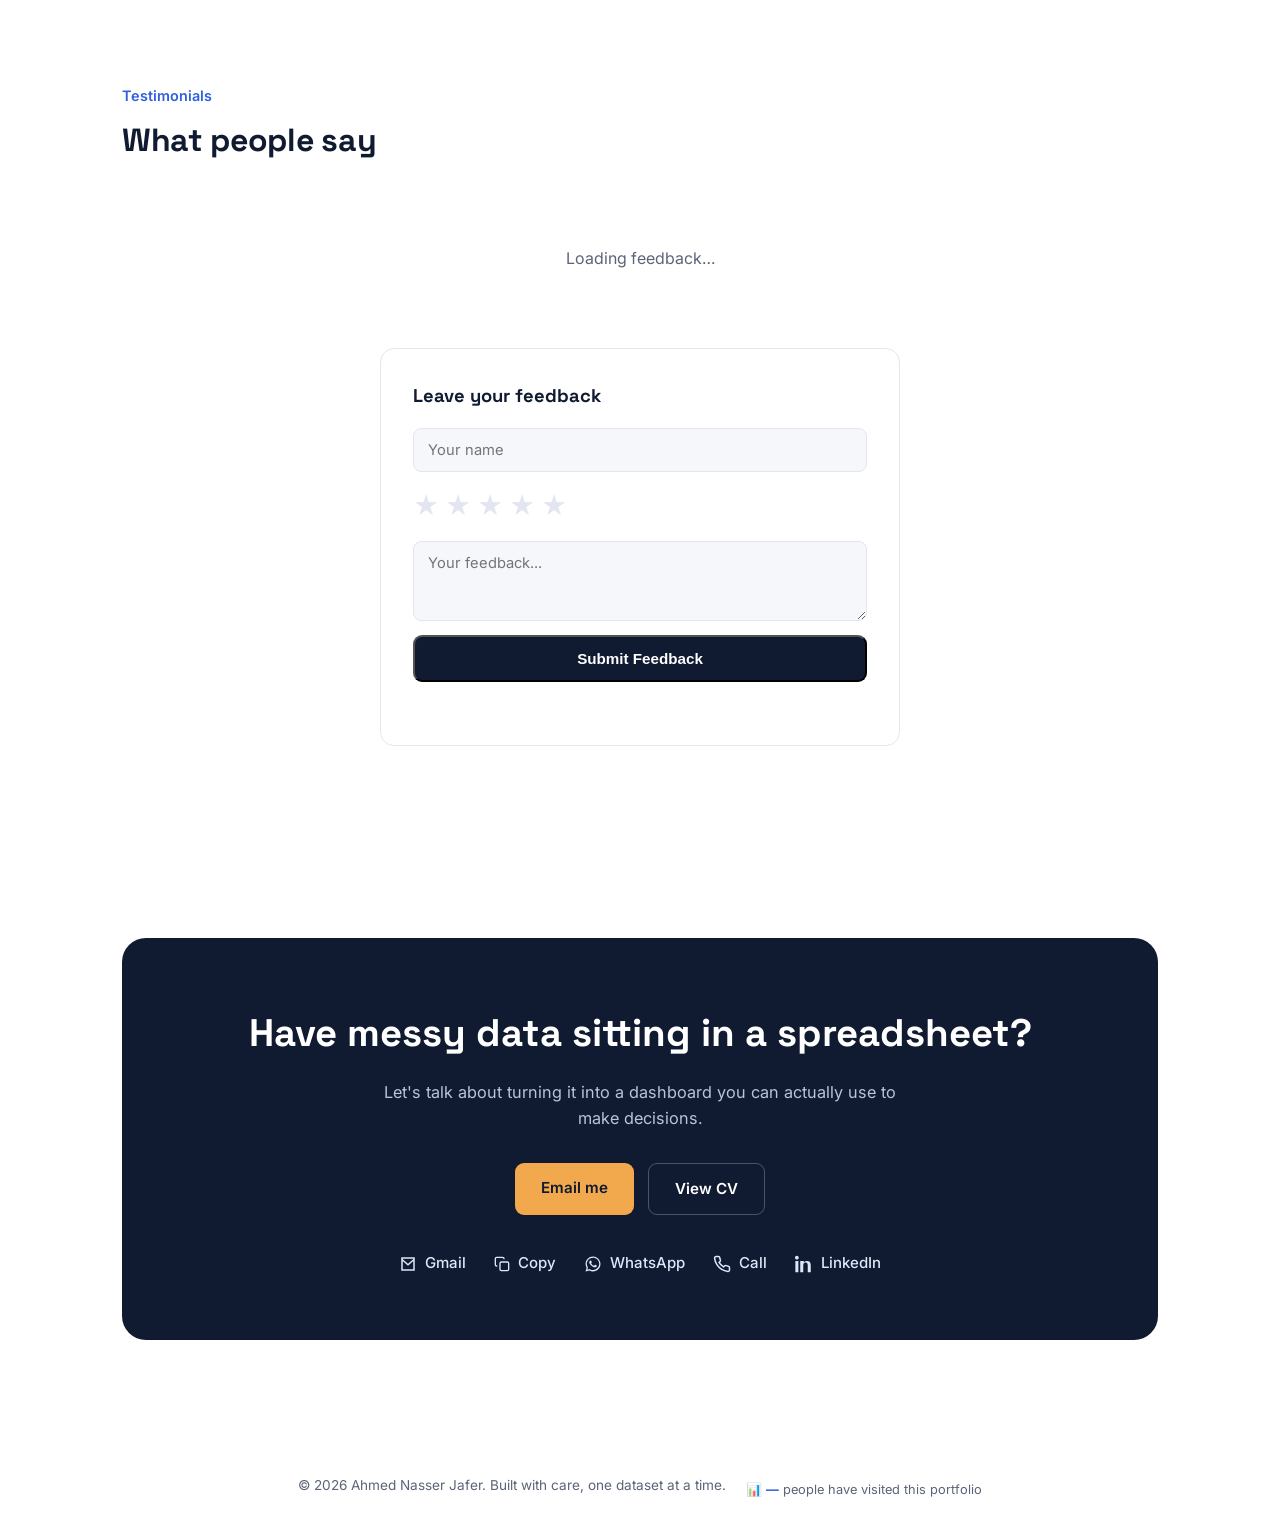
==== commit afaddfb1: "edit place for project 3" ====
--- a/index.html
+++ b/index.html
@@ -359,22 +359,7 @@
         </div>
       </div>
     </div>
-  </div>
-</section>
-<section id="achievements">
-  <div class="wrap">
-    <div class="head"><div class="tag" data-i18n="ach_tag">Achievements</div><h2 data-i18n="ach_h2">Credentials</h2></div>
-    <div class="badges">
-            <div class="badge">
-        <img src="assets/images/certificate-ibm-data-fundamentals.webp" alt="IBM SkillsBuild Data Fundamentals certificate" style="width:64px;height:64px;object-fit:cover;border-radius:8px;cursor:zoom-in;flex-shrink:0;" onclick="openLightbox(this.src)">
-        <div>
-          <b data-i18n="ach_badge_title">Data Fundamentals</b>
-          <span data-i18n="ach_badge_issuer">IBM SkillsBuild — Issued Aug 12, 2026</span>
-          <div><a href="https://www.credly.com/badges/0a4df920-650d-4c7f-bec8-74f1400cfffa" target="_blank" rel="noopener" style="font-size:0.8rem;color:var(--blue);" data-i18n="ach_verify_link">Verify credential →</a></div>
-        </div>
-      </div>
-    </div>
-    <div class="project" id="project-3">
+     <div class="project" id="project-3">
       <div class="project-top">
         <div class="project-visual" style="padding:0;border:none;background:none;">
           <img loading="lazy" src="assets/images/project-3.webp" alt="Superstore Sales and Profitability Analytics dashboard in Power BI" style="width:100%;height:100%;object-fit:cover;border-radius:10px;cursor:zoom-in;" onclick="openLightbox(this.src)">
@@ -404,6 +389,22 @@
     </div>
   </div>
 </section>
+<section id="achievements">
+  <div class="wrap">
+    <div class="head"><div class="tag" data-i18n="ach_tag">Achievements</div><h2 data-i18n="ach_h2">Credentials</h2></div>
+    <div class="badges">
+            <div class="badge">
+        <img src="assets/images/certificate-ibm-data-fundamentals.webp" alt="IBM SkillsBuild Data Fundamentals certificate" style="width:64px;height:64px;object-fit:cover;border-radius:8px;cursor:zoom-in;flex-shrink:0;" onclick="openLightbox(this.src)">
+        <div>
+          <b data-i18n="ach_badge_title">Data Fundamentals</b>
+          <span data-i18n="ach_badge_issuer">IBM SkillsBuild — Issued Aug 12, 2026</span>
+          <div><a href="https://www.credly.com/badges/0a4df920-650d-4c7f-bec8-74f1400cfffa" target="_blank" rel="noopener" style="font-size:0.8rem;color:var(--blue);" data-i18n="ach_verify_link">Verify credential →</a></div>
+        </div>
+      </div>
+    </div>
+  </div>
+</section>
+   
 <section id="process">
 
   <div class="wrap">
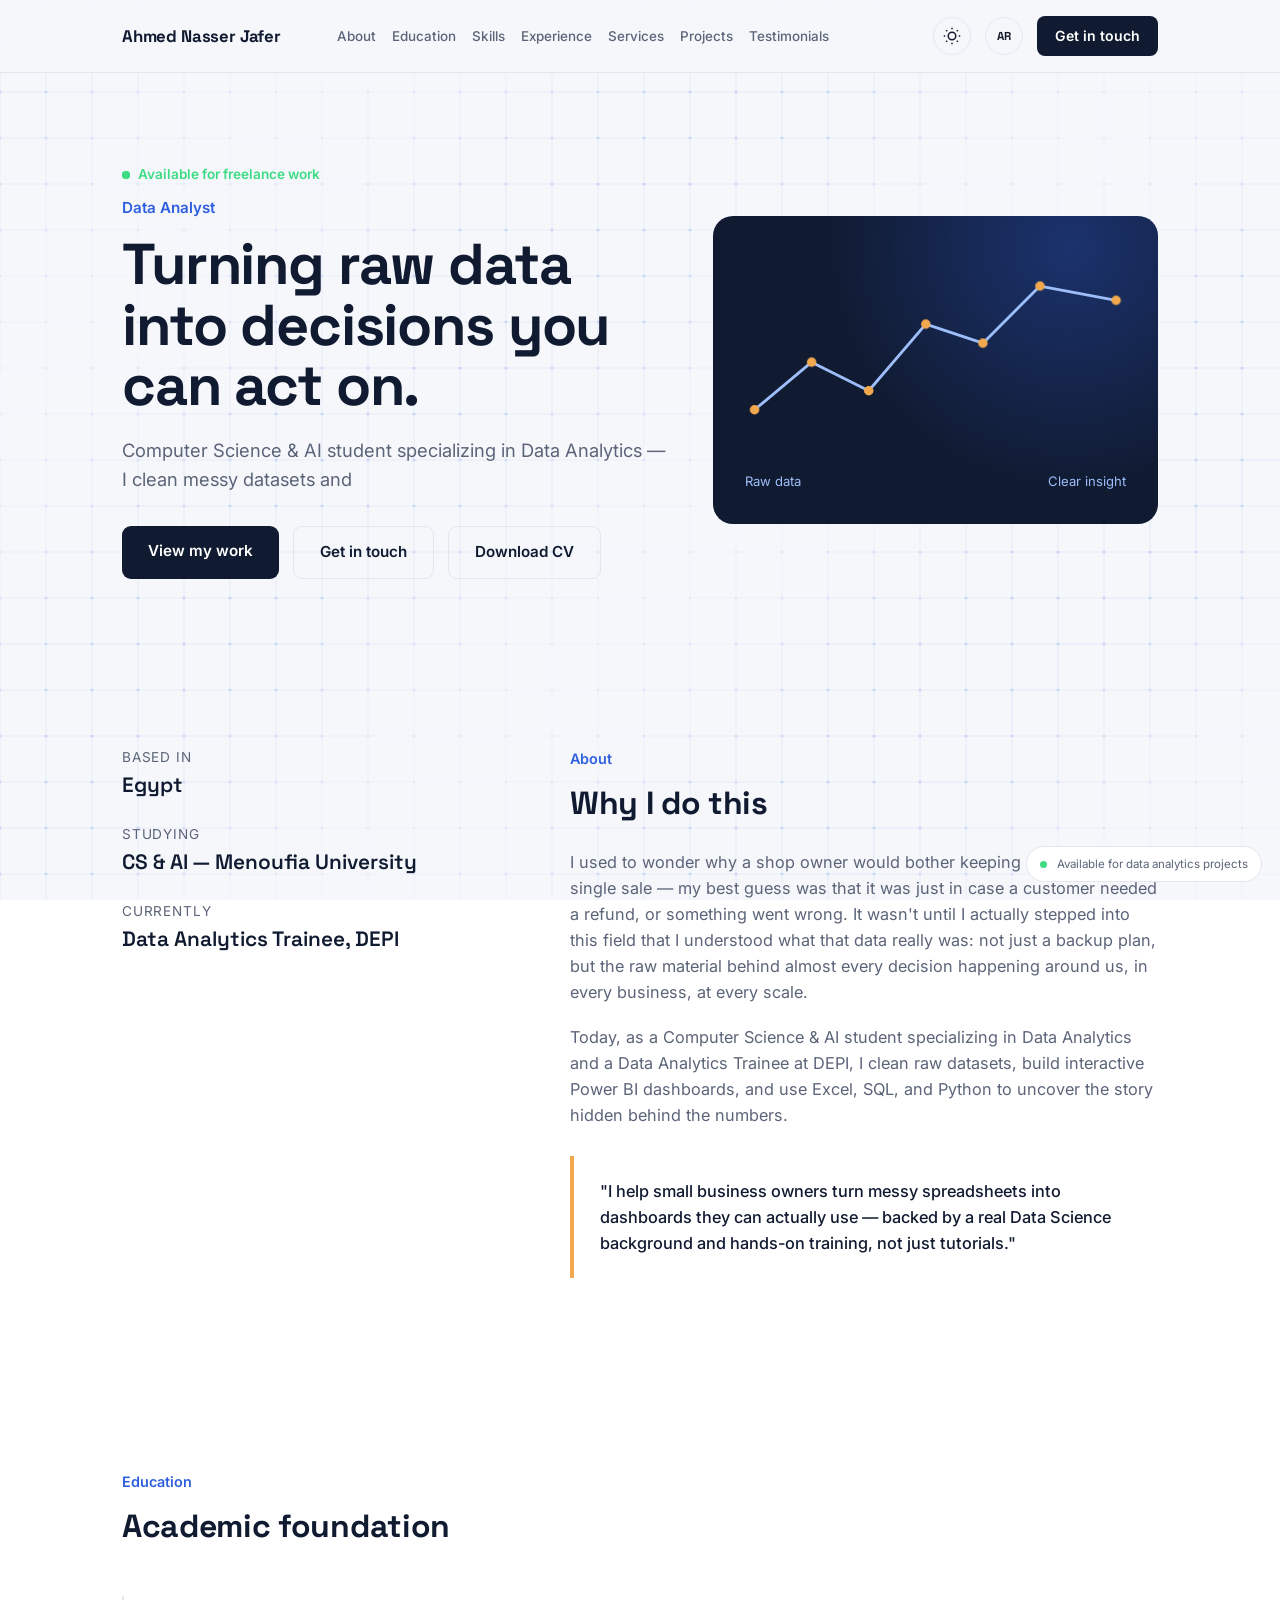
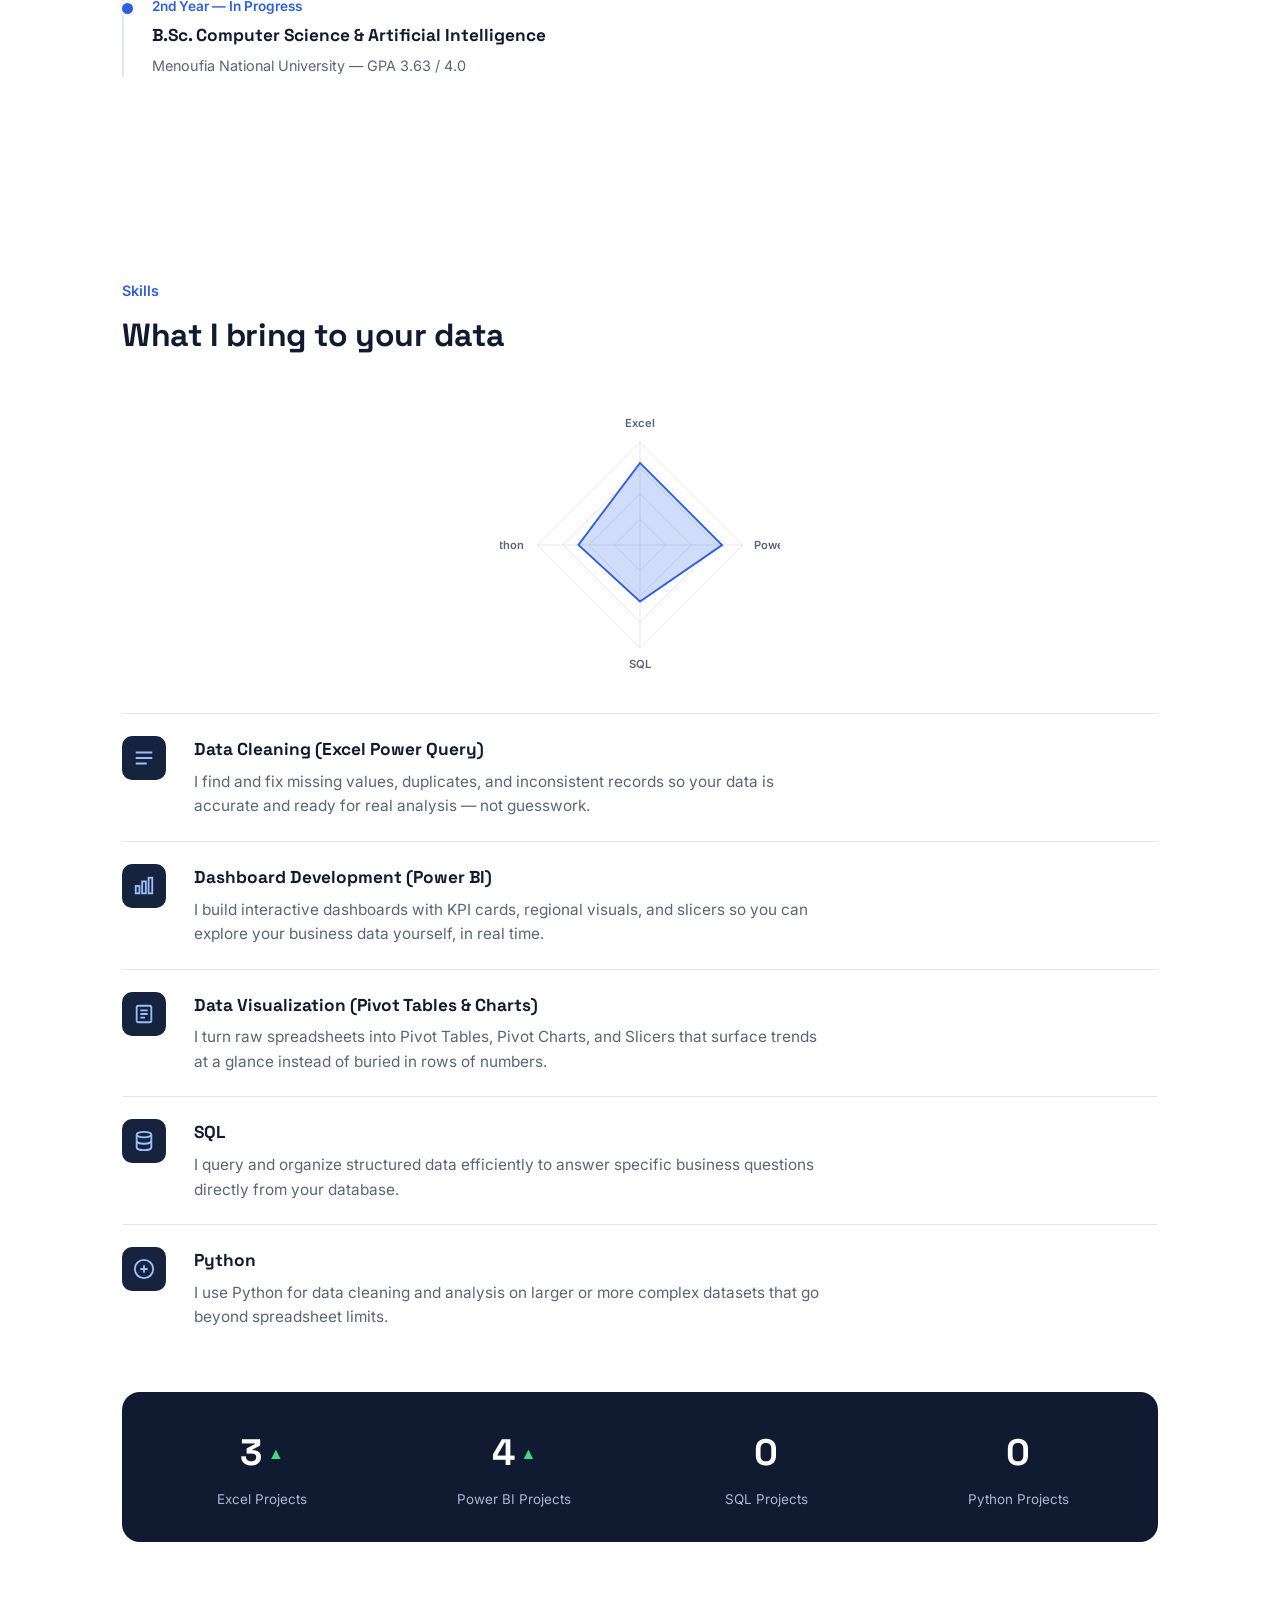
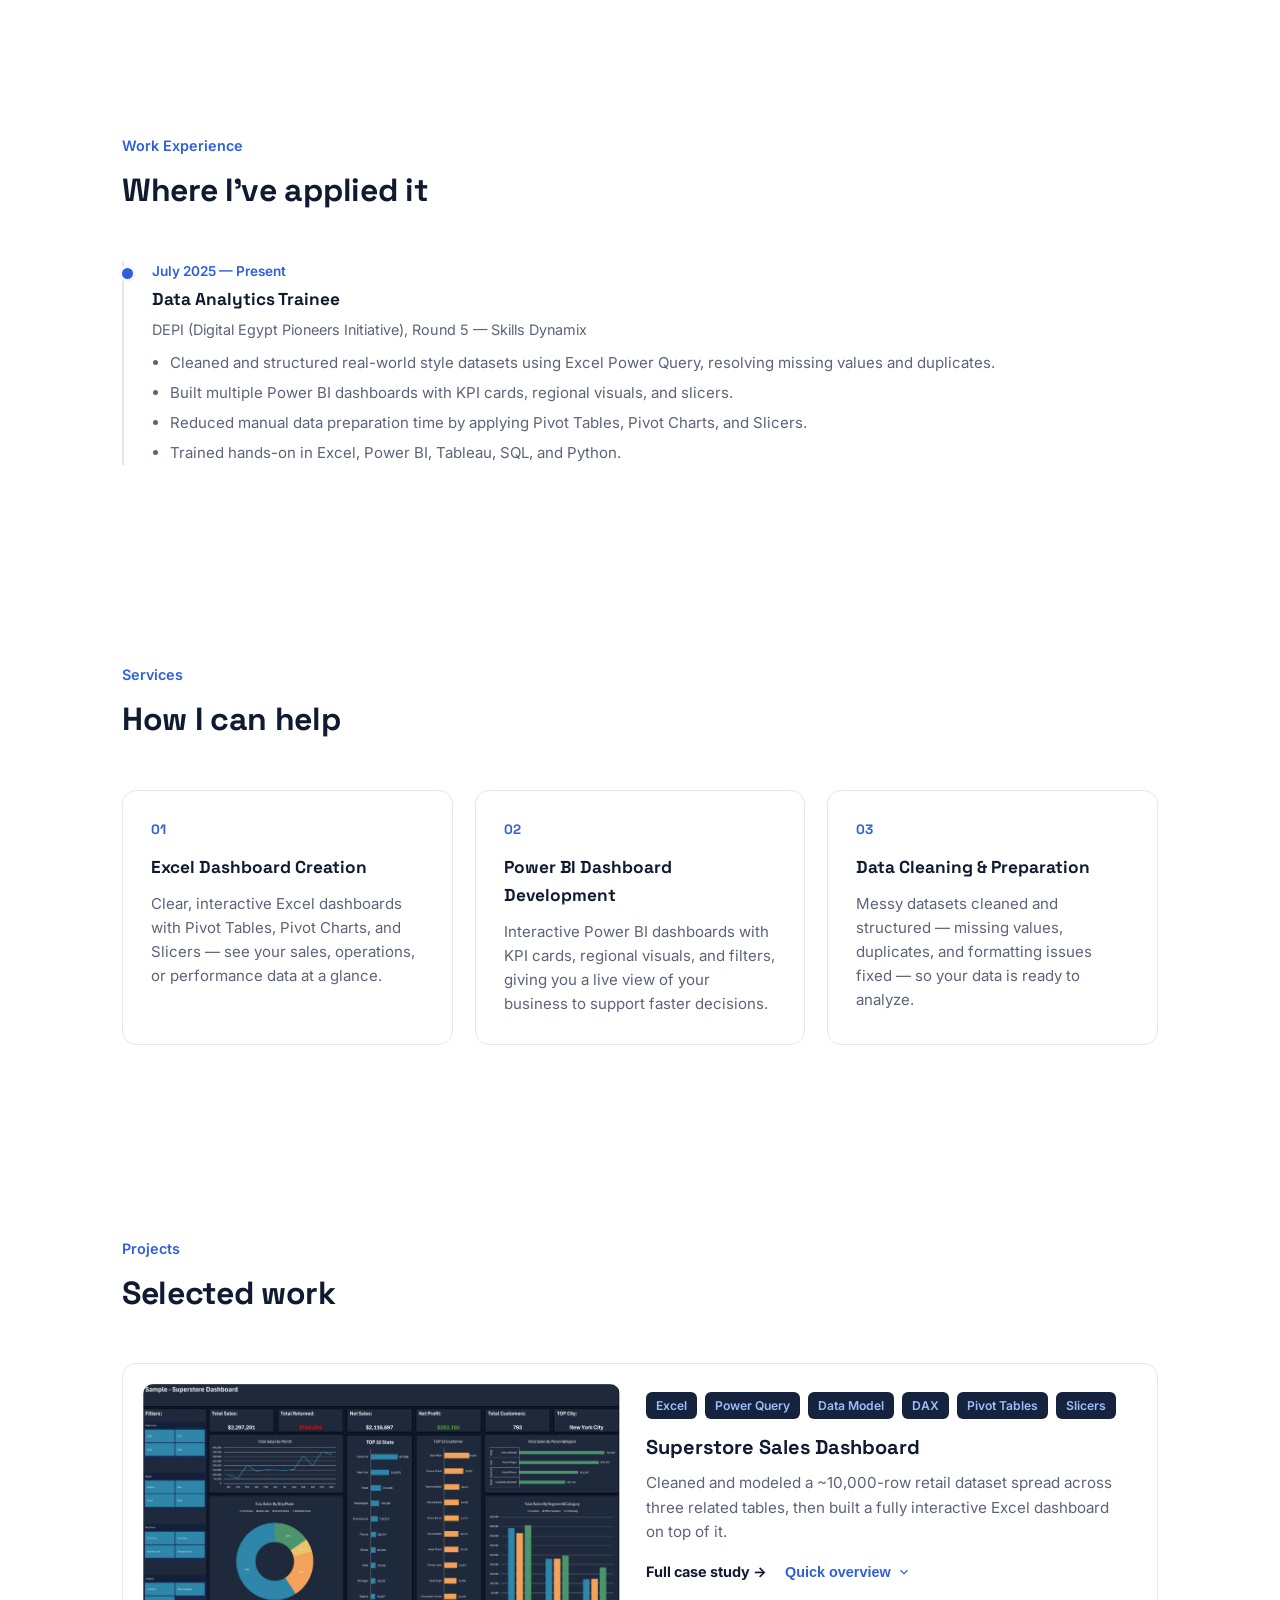
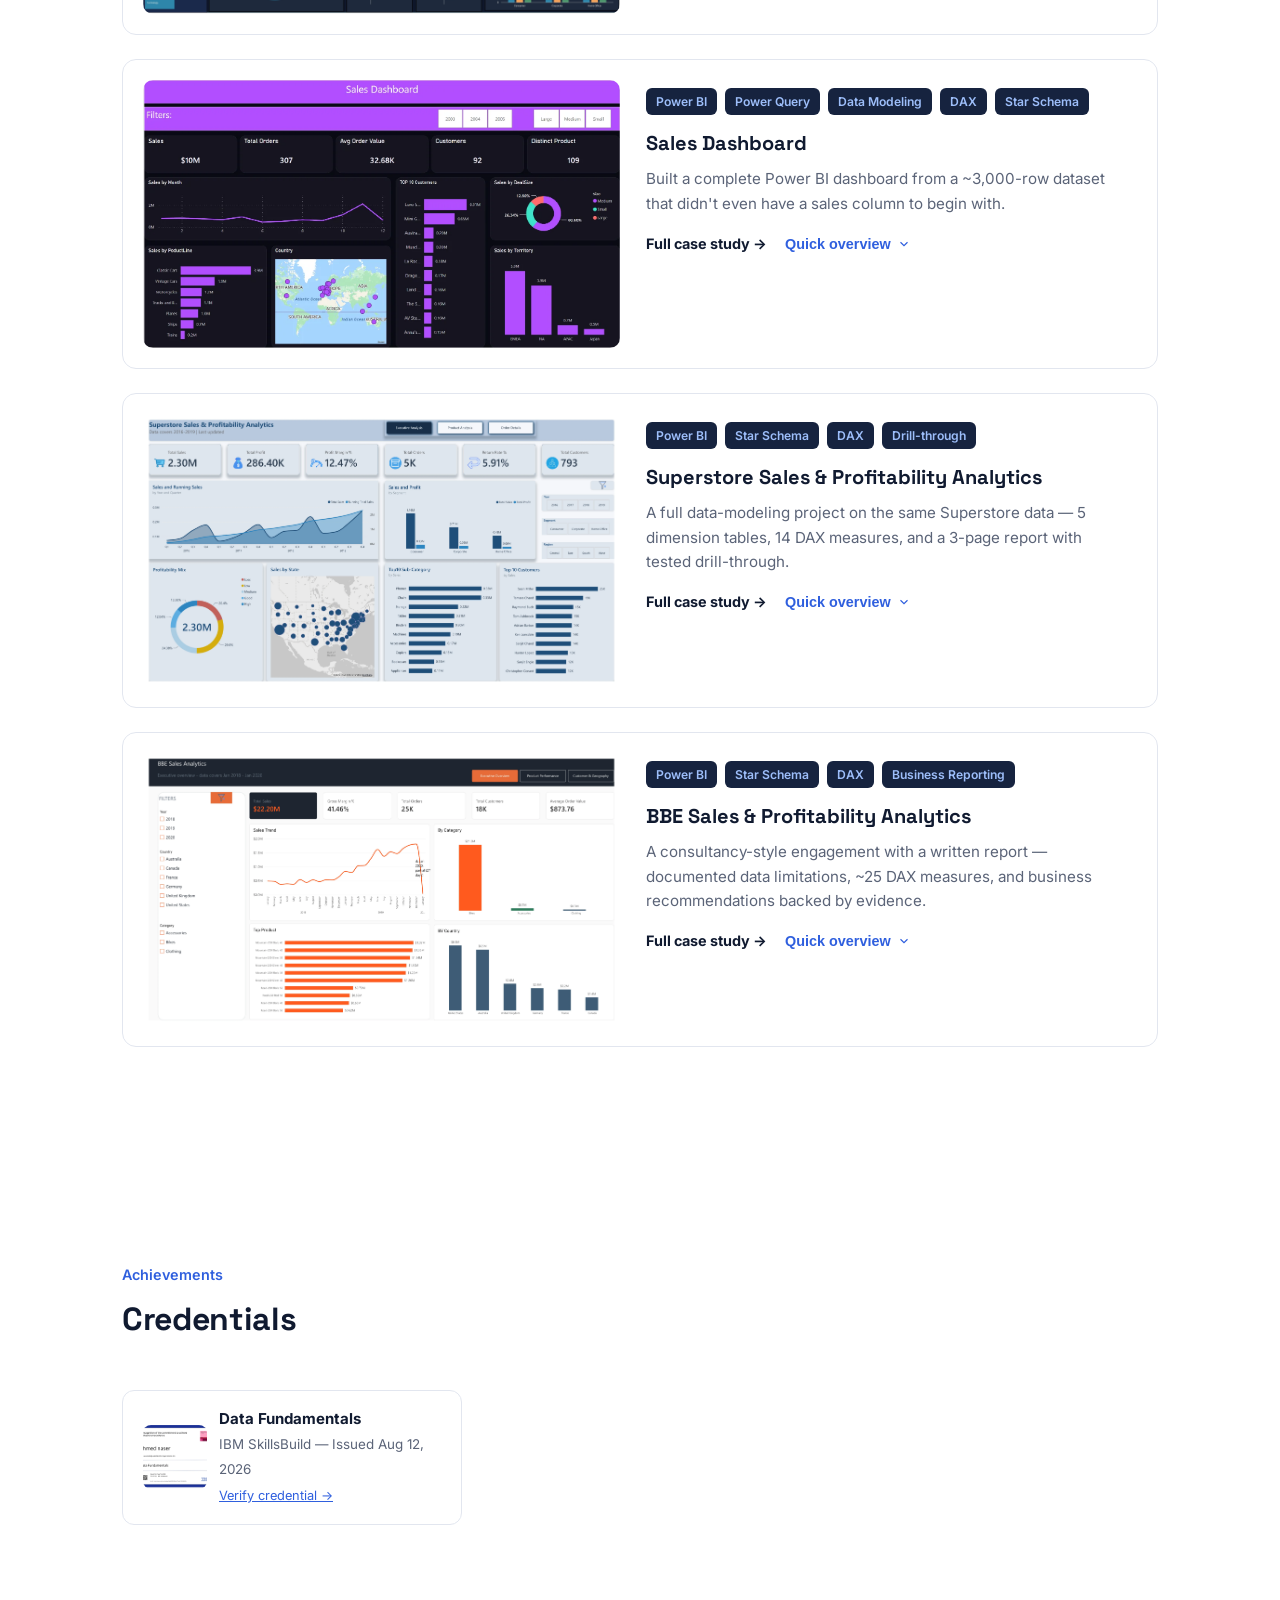
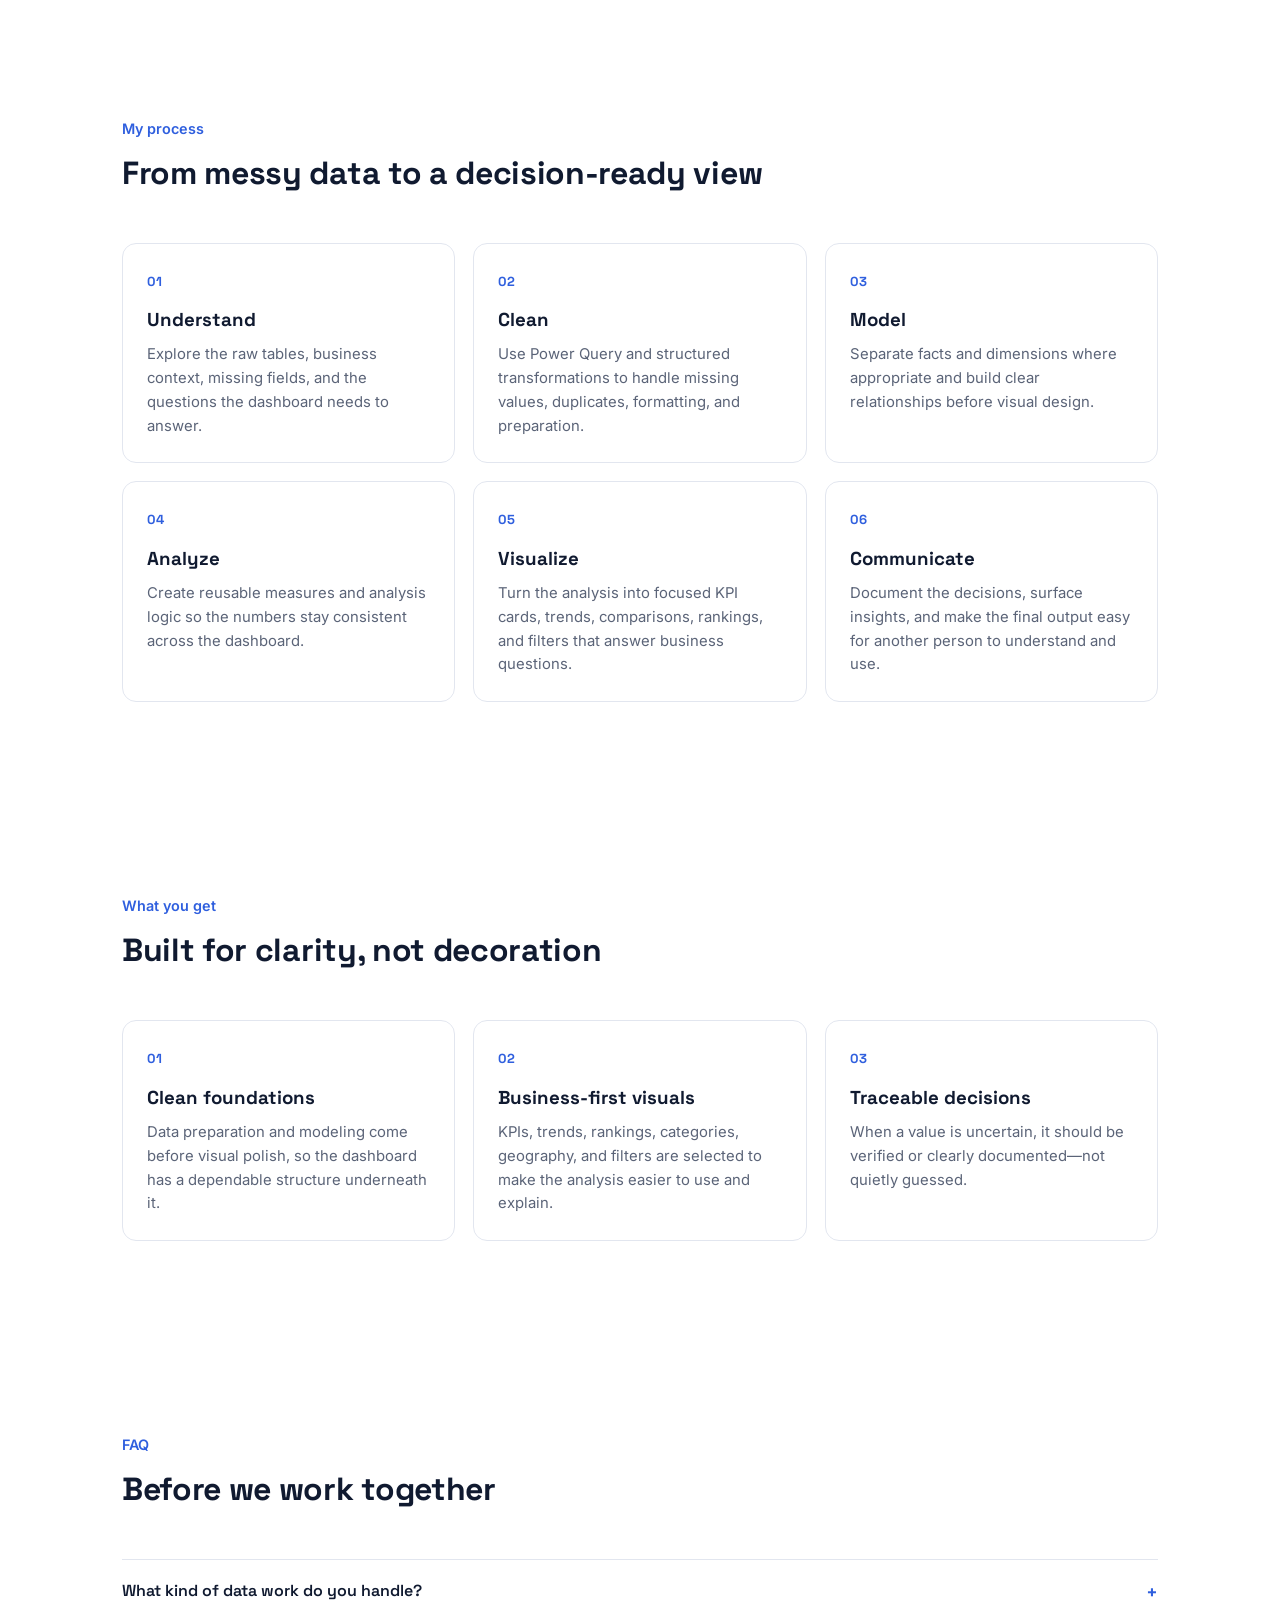
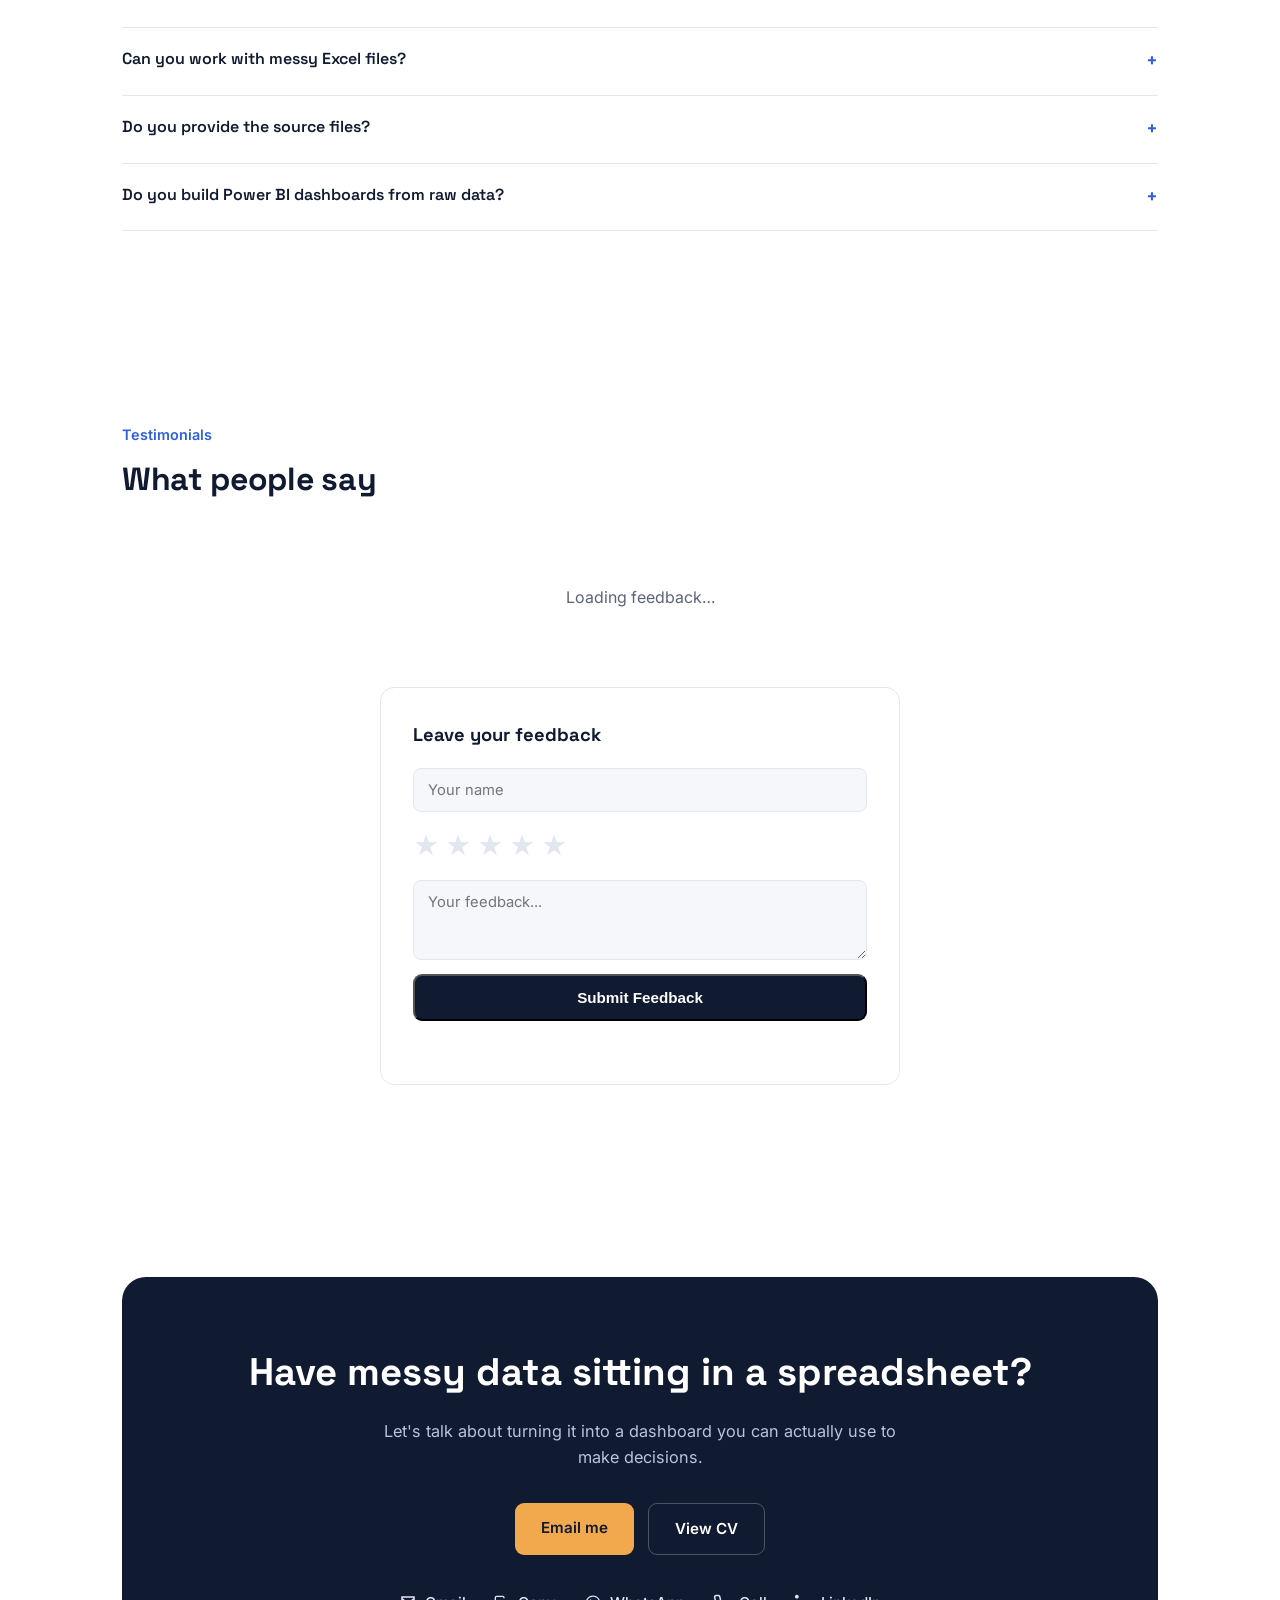
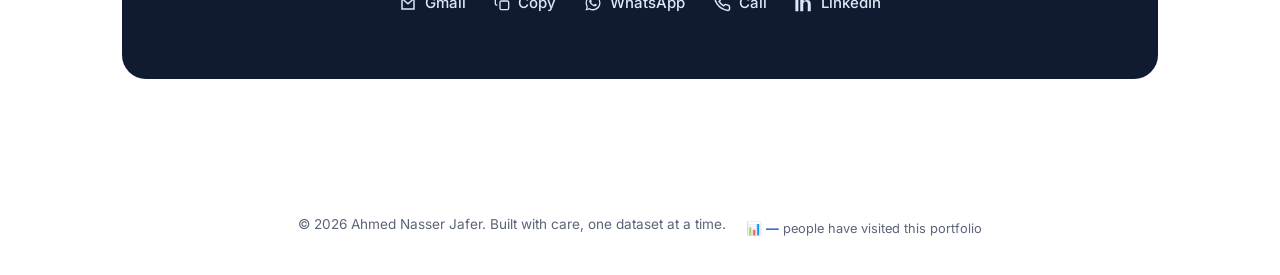
==== commit acaf7d75: "feat: add fourth project (BBE consultancy report) and close the case-study loop" ====
--- a/index.html
+++ b/index.html
@@ -387,6 +387,35 @@
         </div>
       </div>
     </div>
+
+    <div class="project" id="project-4">
+      <div class="project-top">
+        <div class="project-visual" style="padding:0;border:none;background:none;">
+          <img loading="lazy" src="assets/images/project-4.webp" alt="BBE Sales and Profitability Analytics dashboard in Power BI" style="width:100%;height:100%;object-fit:cover;border-radius:10px;cursor:zoom-in;" onclick="openLightbox(this.src)">
+        </div>
+        <div class="project-info">
+          <div class="project-tools">
+            <span class="tool-tag">Power BI</span>
+            <span class="tool-tag">Star Schema</span>
+            <span class="tool-tag">DAX</span>
+            <span class="tool-tag">Business Reporting</span>
+          </div>
+          <h3 data-i18n="proj4_title">BBE Sales & Profitability Analytics</h3>
+          <p data-i18n="proj4_desc">A consultancy-style engagement with a written report — documented data limitations, ~25 DAX measures, and business recommendations backed by evidence.</p>
+          <div class="project-actions"><a class="project-page-link" href="projects/bbe-sales-analytics.html" data-i18n="proj_full_case_link">Full case study →</a><button class="project-toggle" onclick="toggleProject('project-4')">
+            <span data-i18n="proj_toggle_label">Quick overview</span>
+            <svg width="14" height="14" viewBox="0 0 24 24" fill="none" stroke="currentColor" stroke-width="2"><path d="M6 9l6 6 6-6"/></svg>
+          </button></div>
+        </div>
+      </div>
+      <div class="project-detail">
+        <div class="project-detail-inner">
+          <div class="case-line"><b data-i18n="proj_label_challenge">Challenge</b><span data-i18n="proj4_challenge">A retailer needed sales analytics built to a standard where every figure could be trusted, and every data limitation was documented rather than hidden.</span></div>
+          <div class="case-line"><b data-i18n="proj_label_solution">Solution</b><span data-i18n="proj4_solution">Built a star schema with ~25 DAX measures, logged every data-quality issue with a stated decision, and paired each business insight in the written report with its evidence and commercial implication.</span></div>
+          <div class="case-line"><b data-i18n="proj_label_result">Result</b><span data-i18n="proj4_result">A 3-page dashboard plus a written consultancy report that is as clear about what the data can't tell you as what it can.</span></div>
+        </div>
+      </div>
+    </div>
   </div>
 </section>
 <section id="achievements">
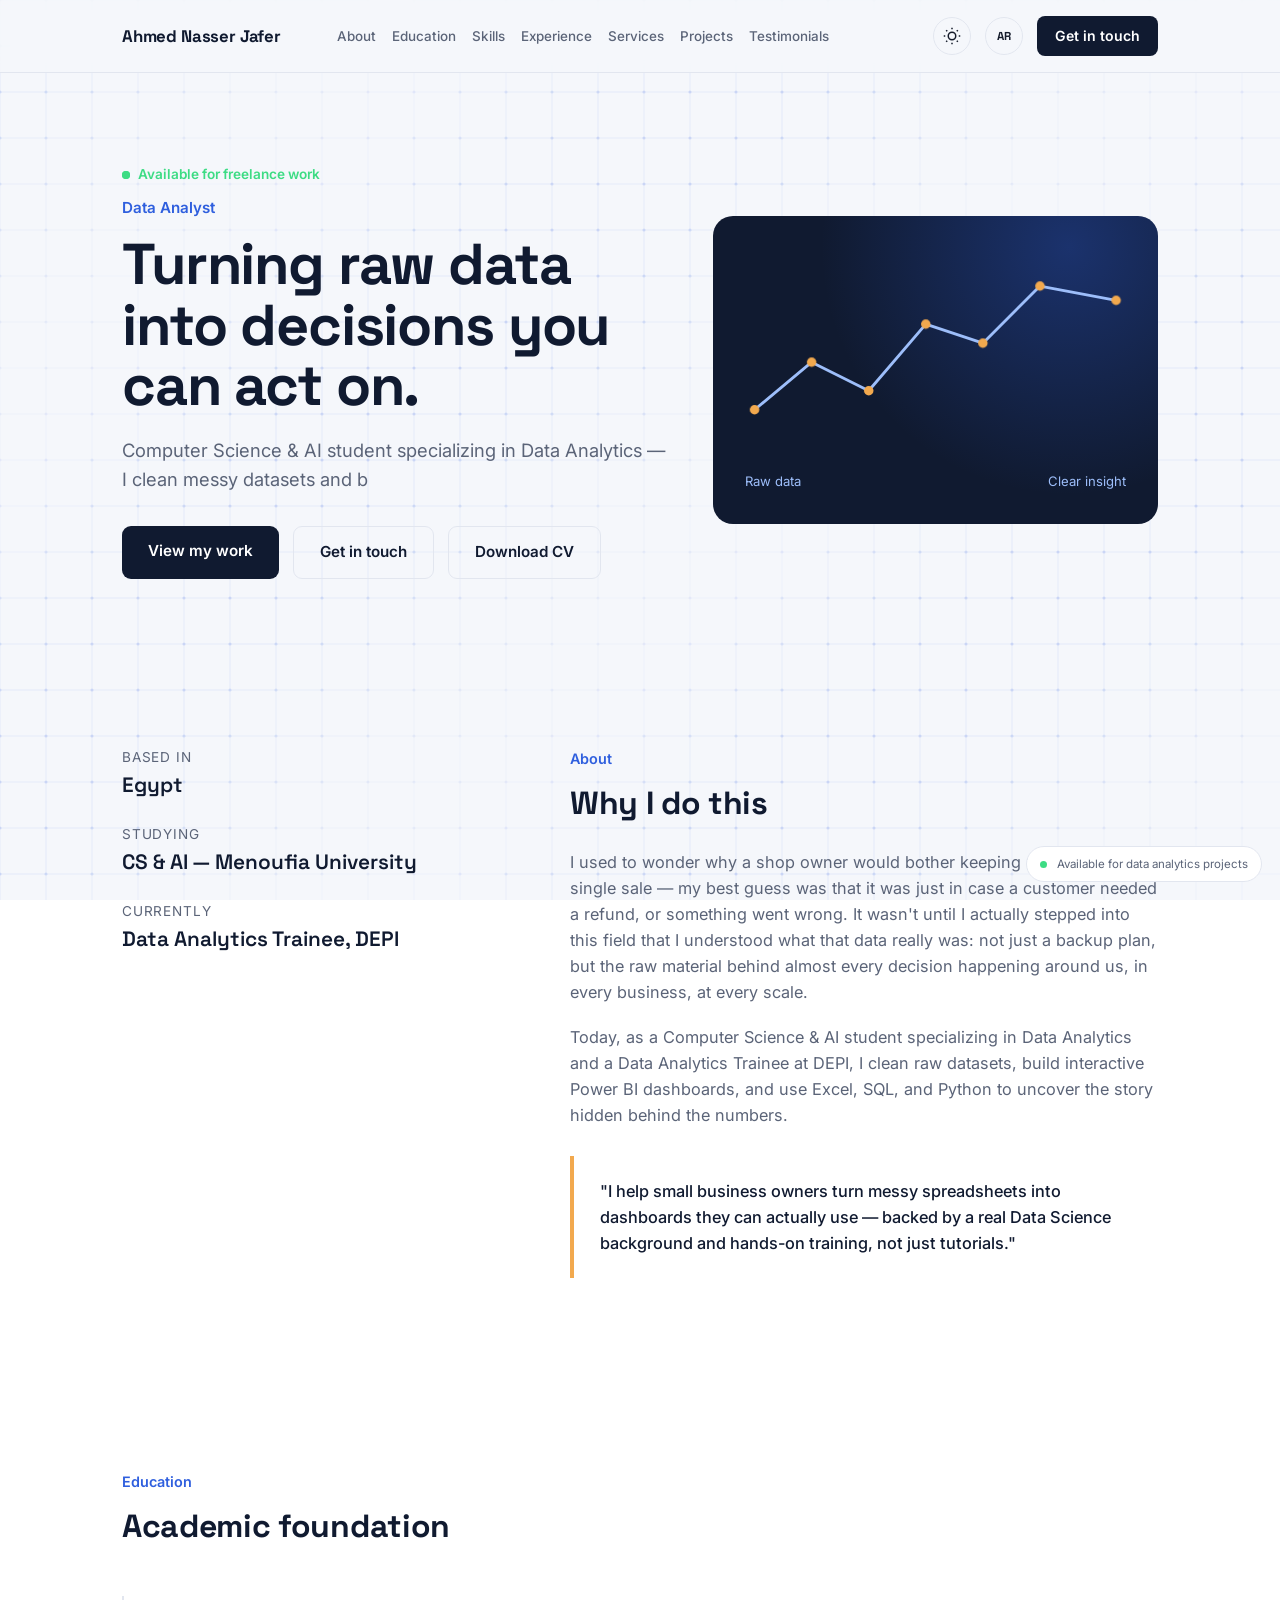
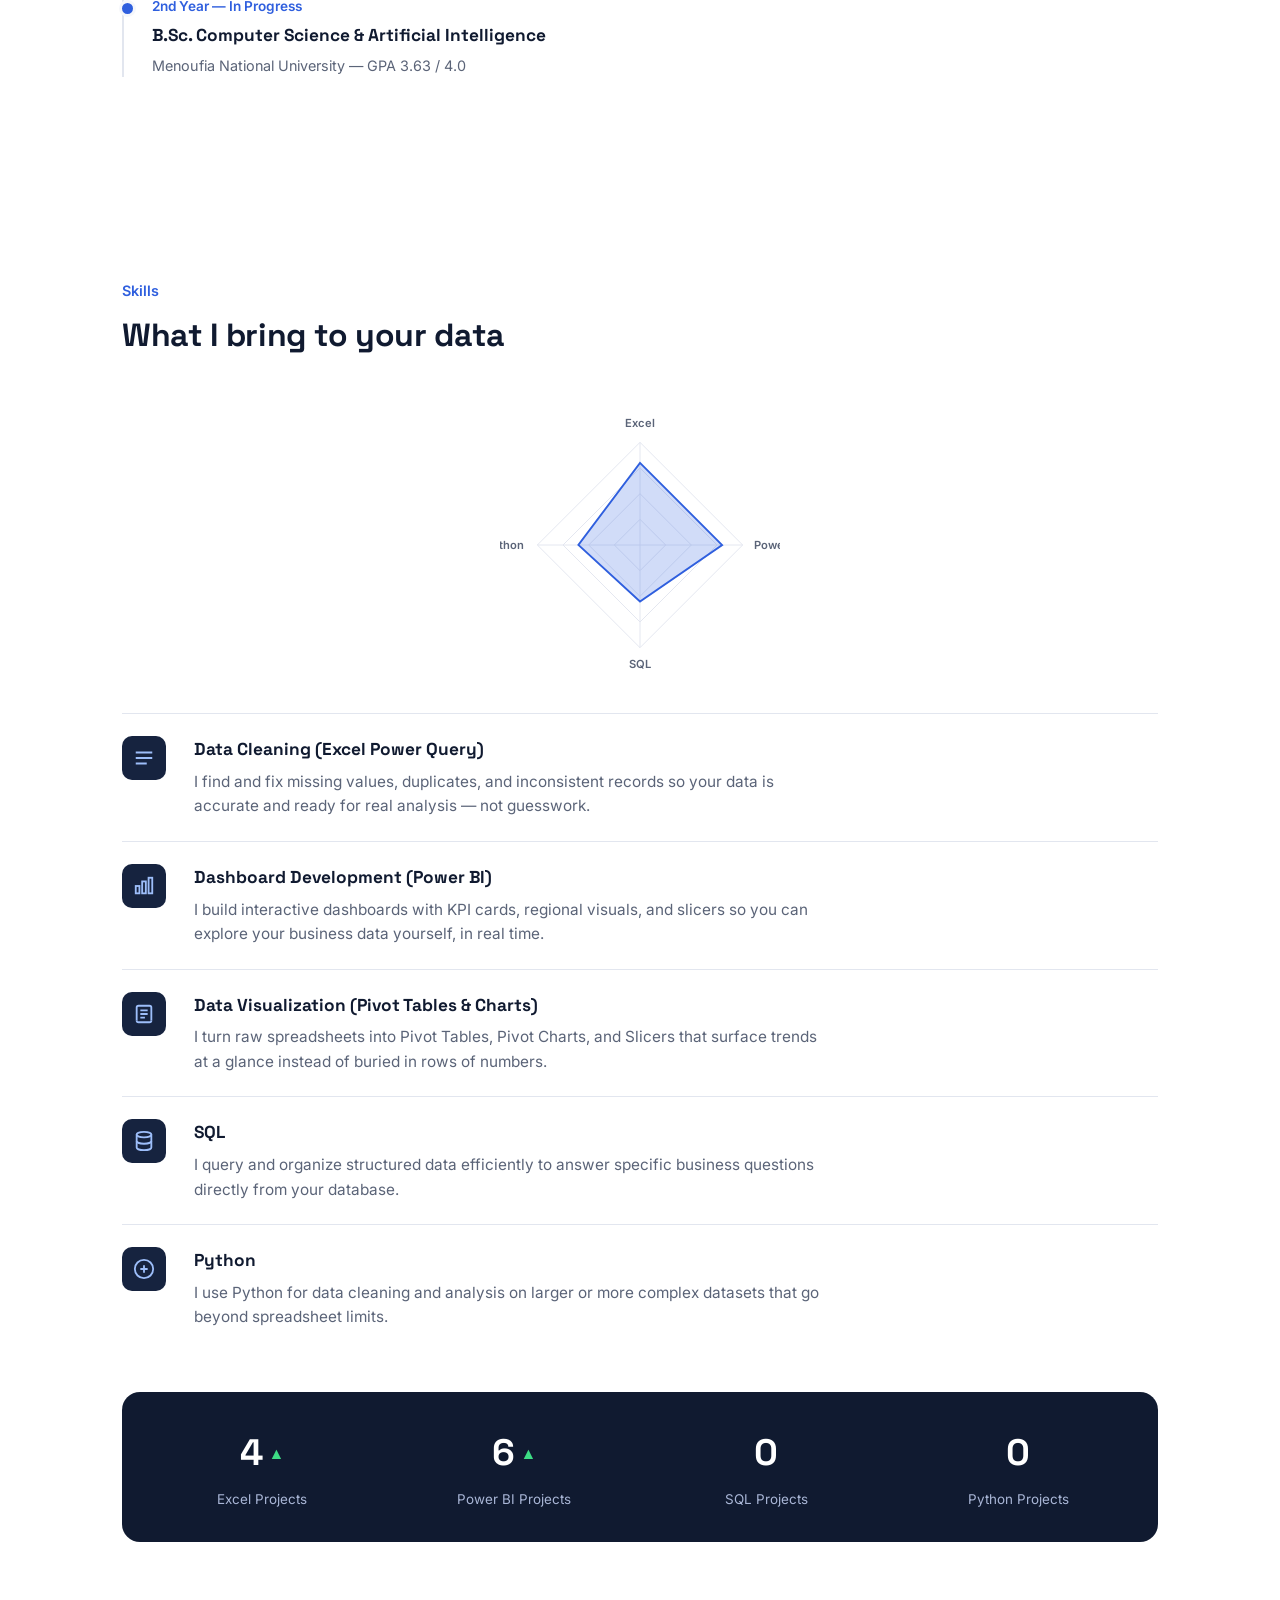
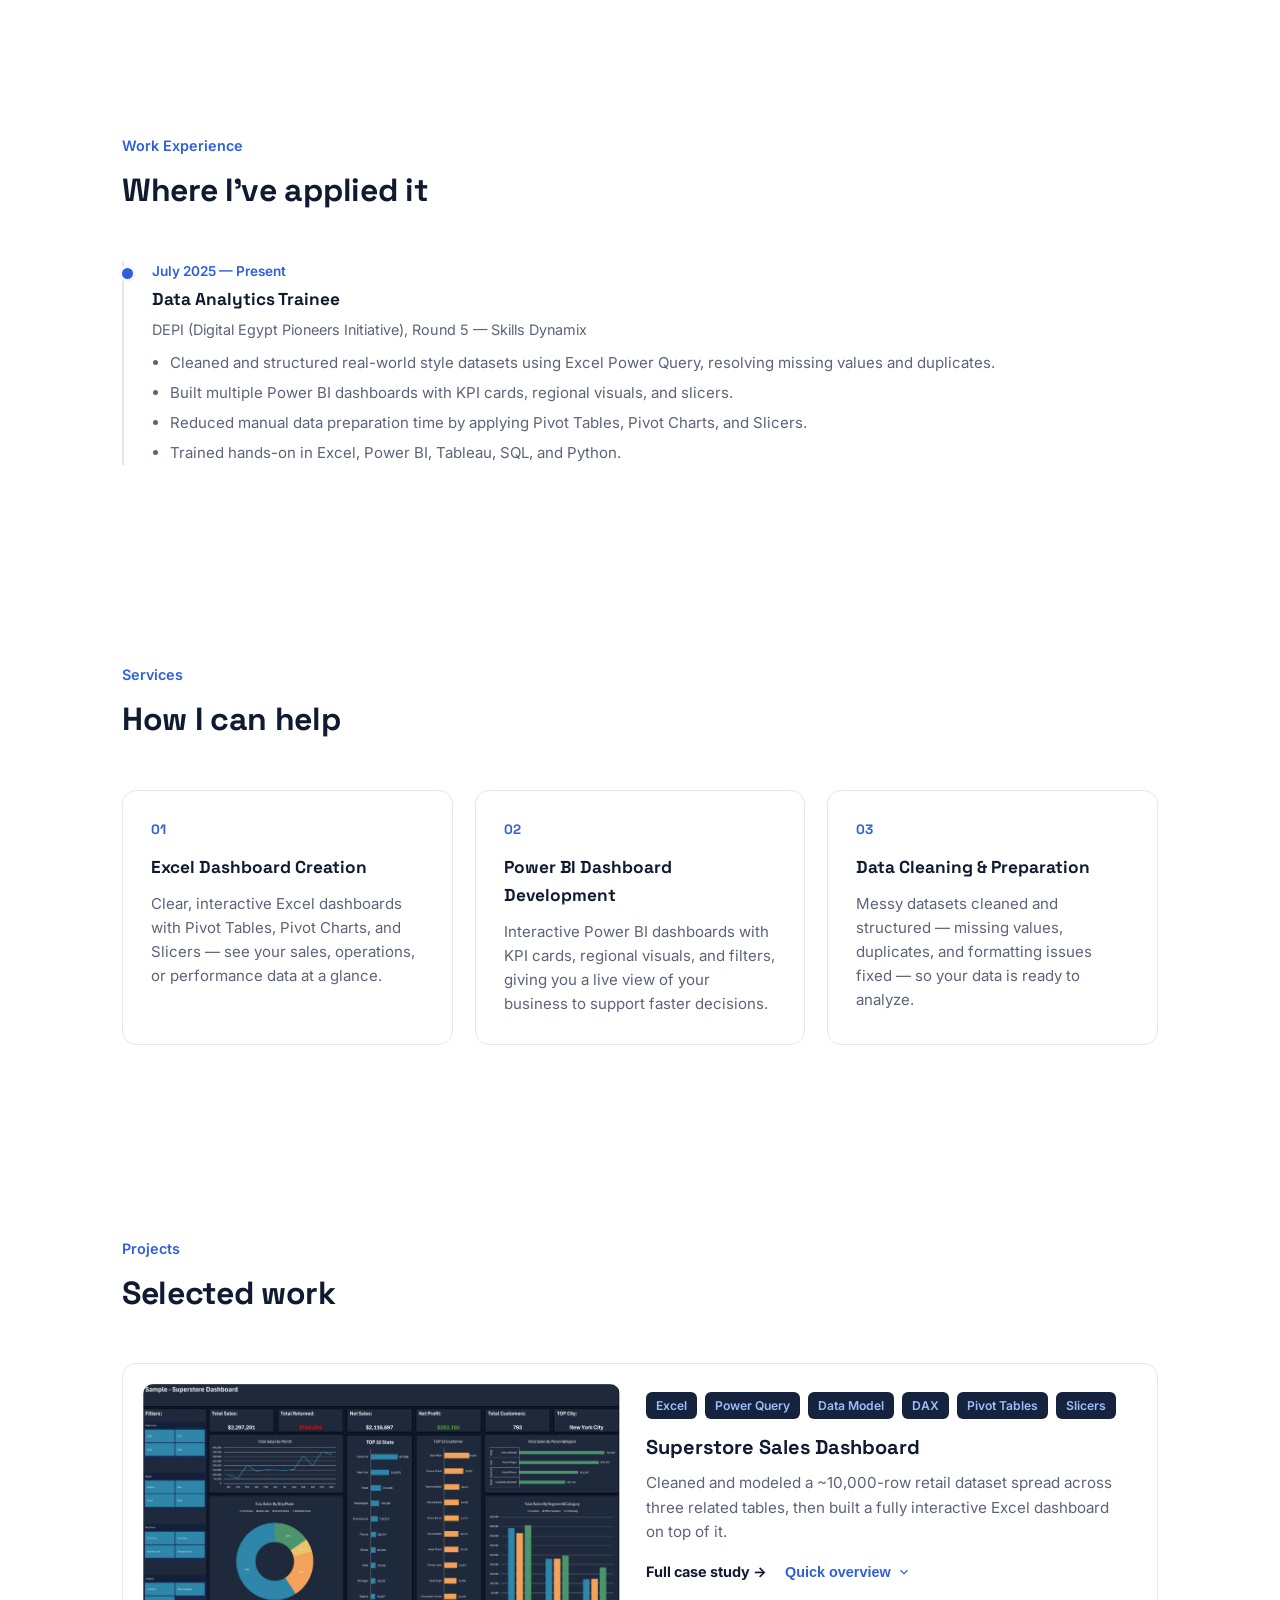
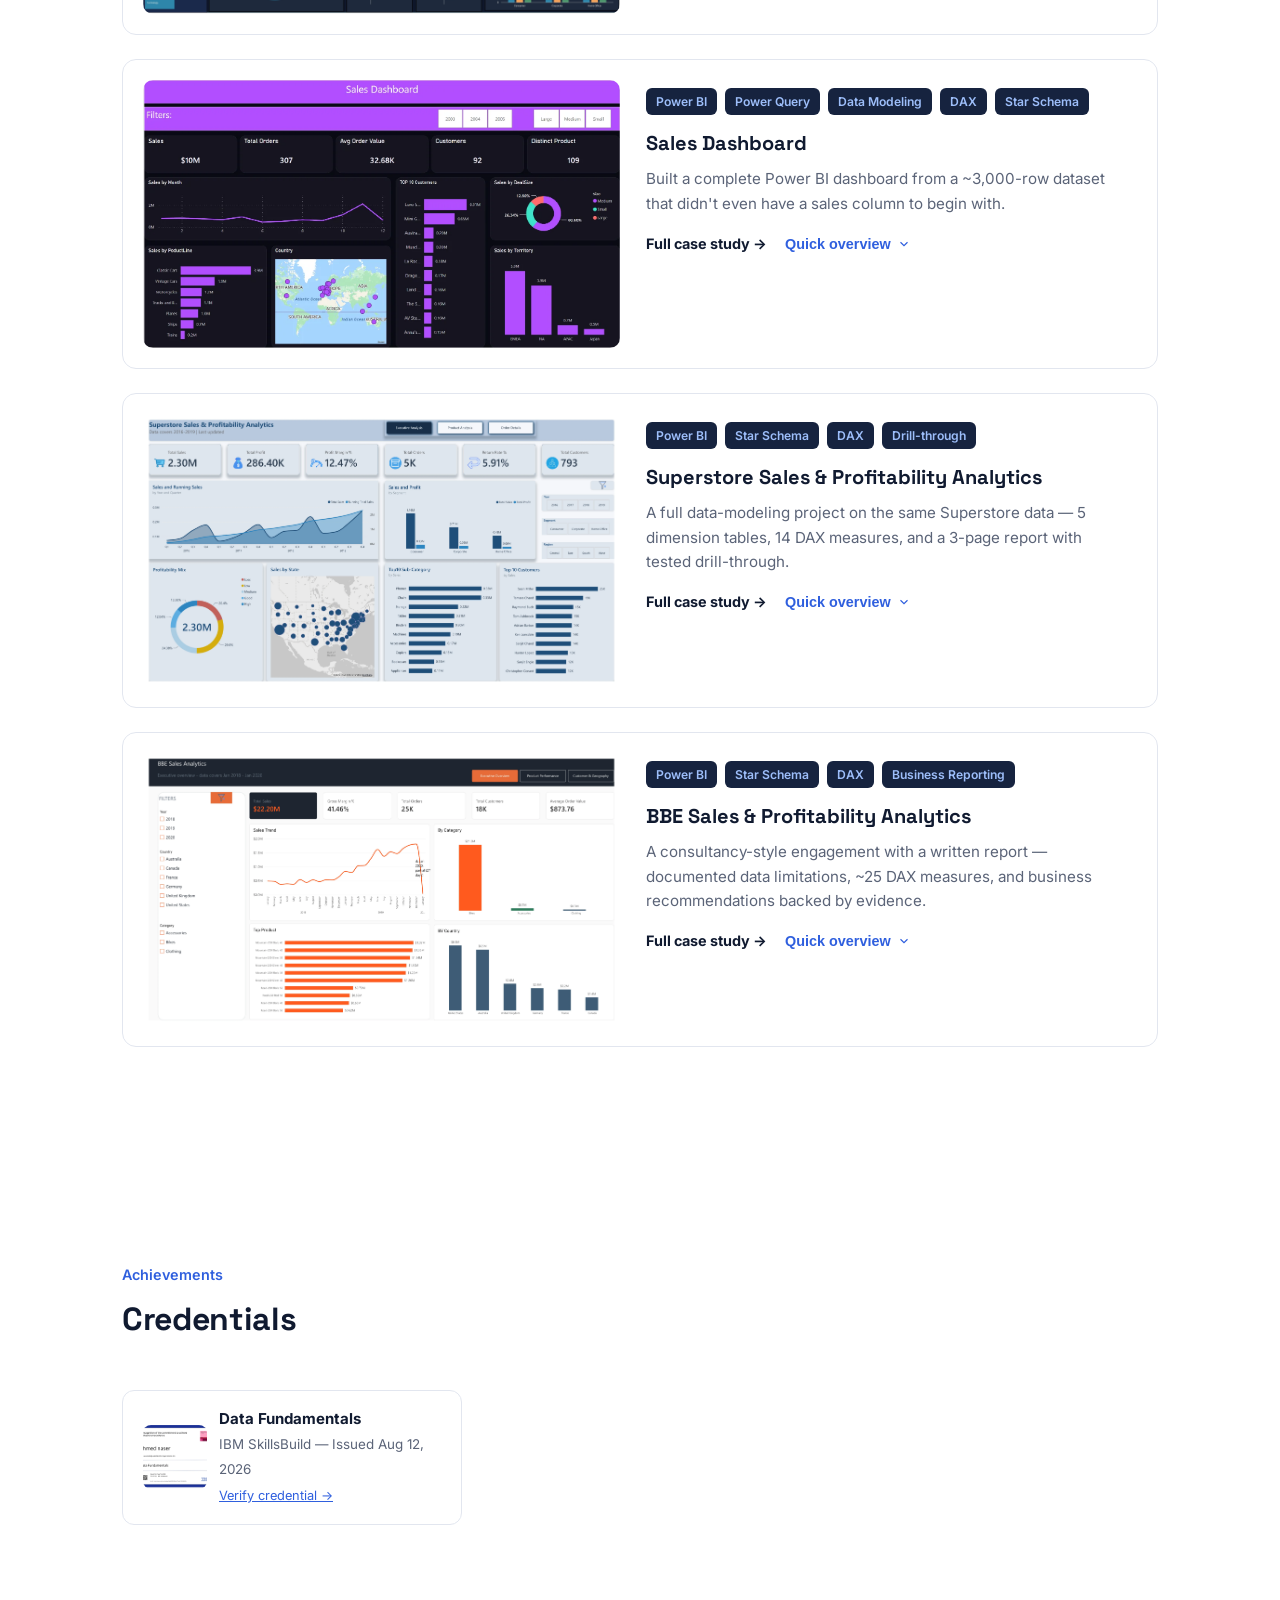
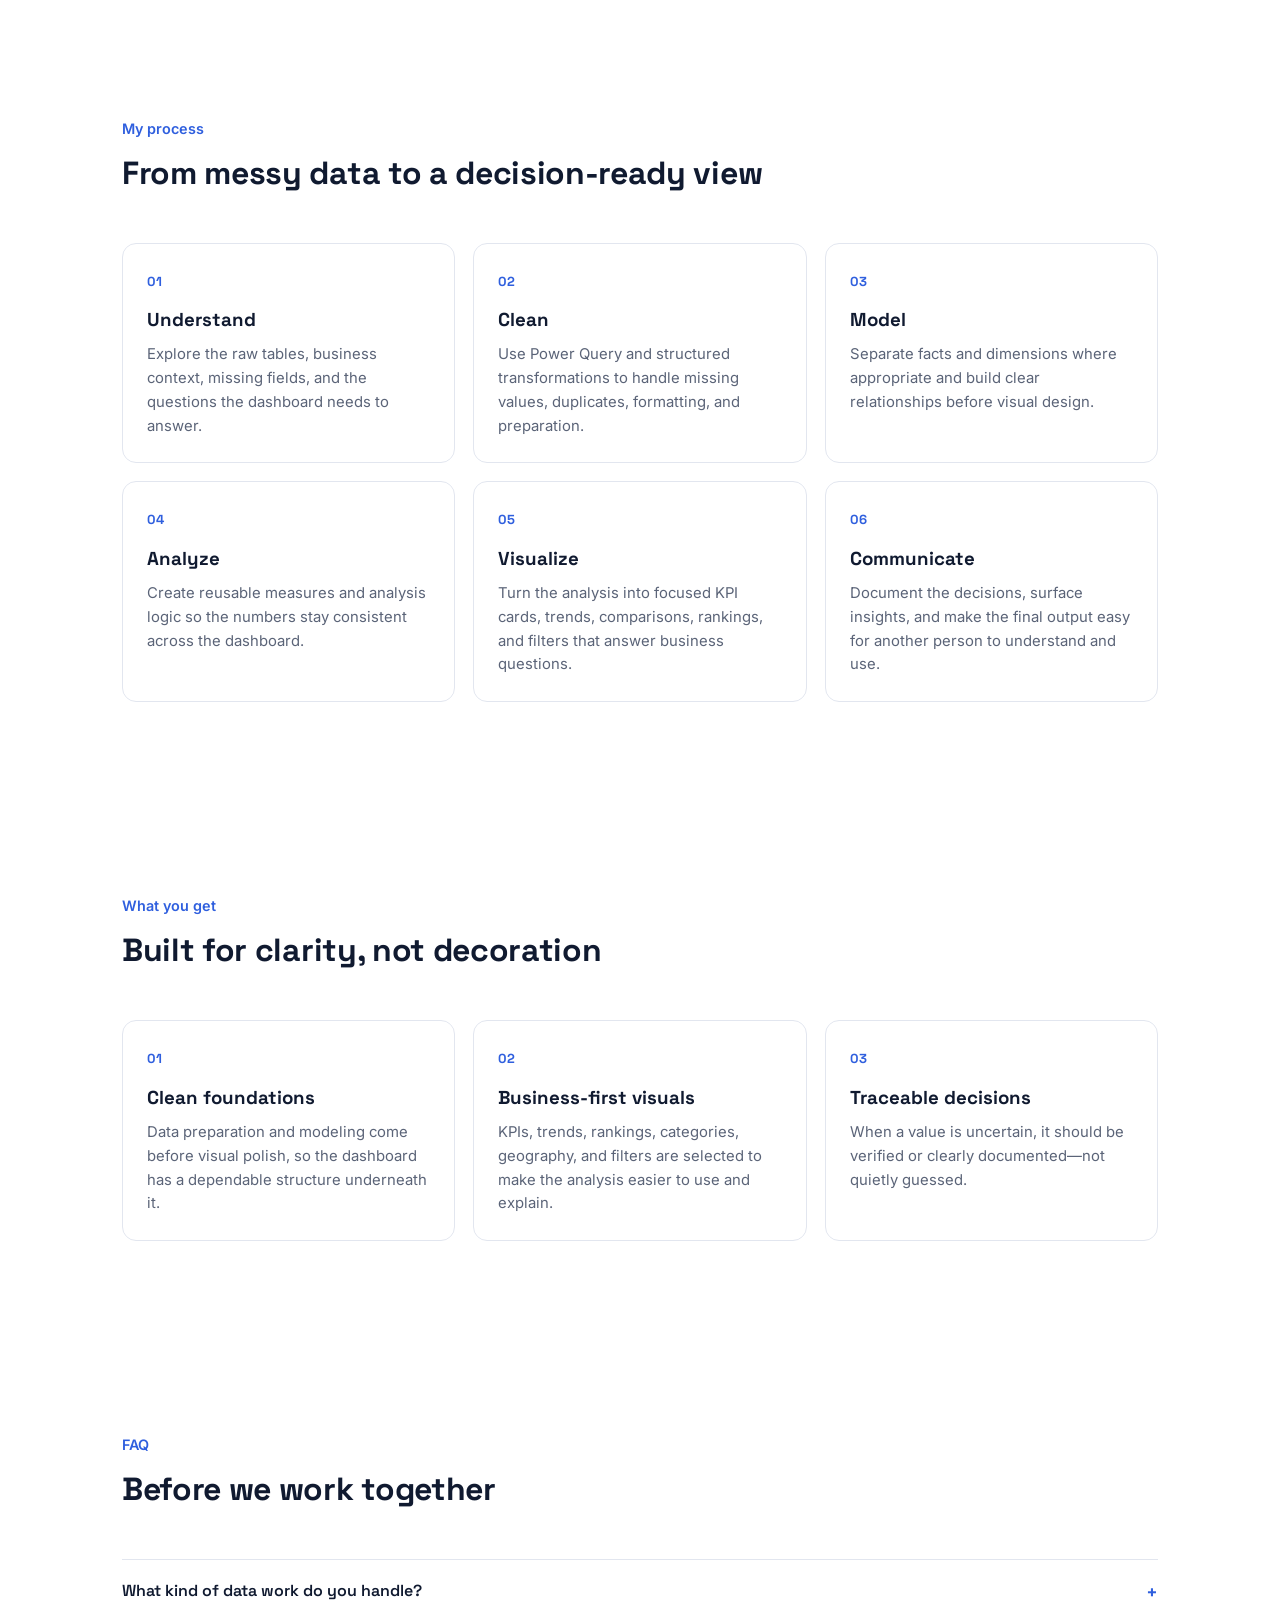
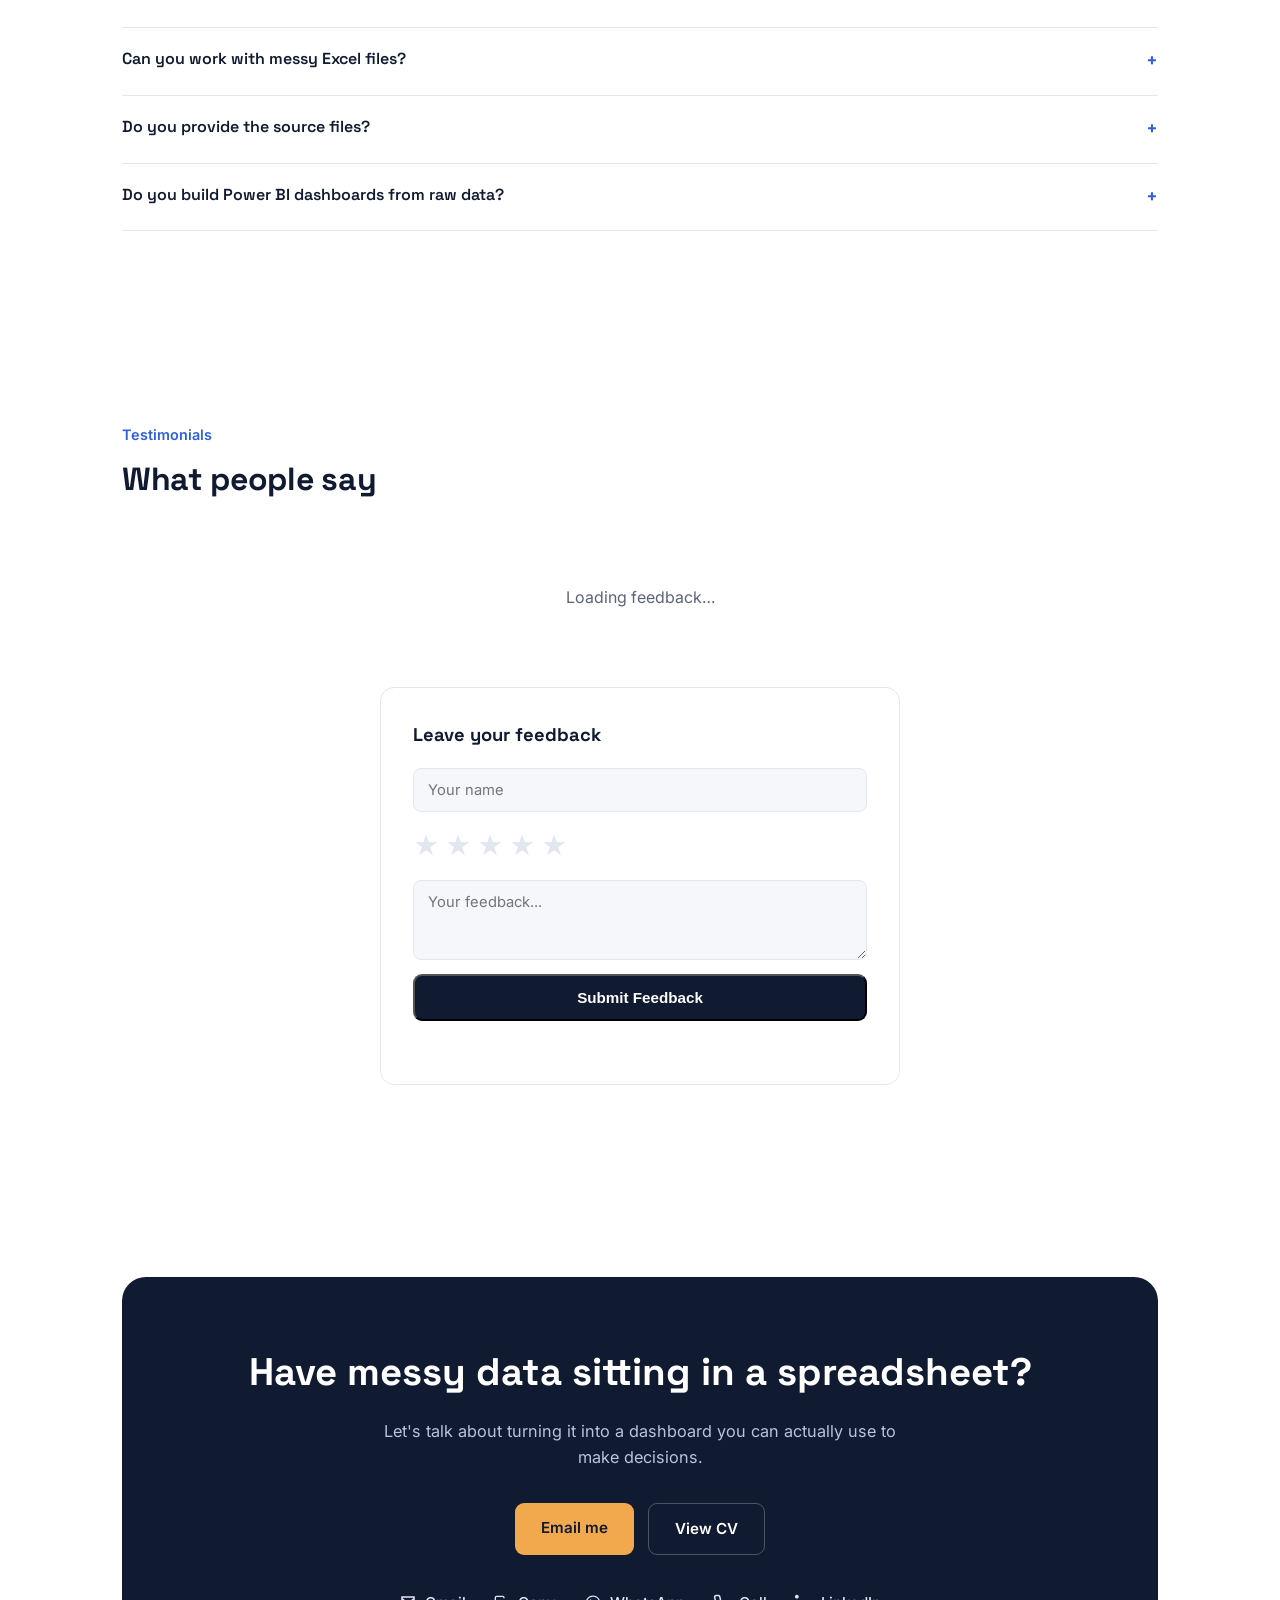
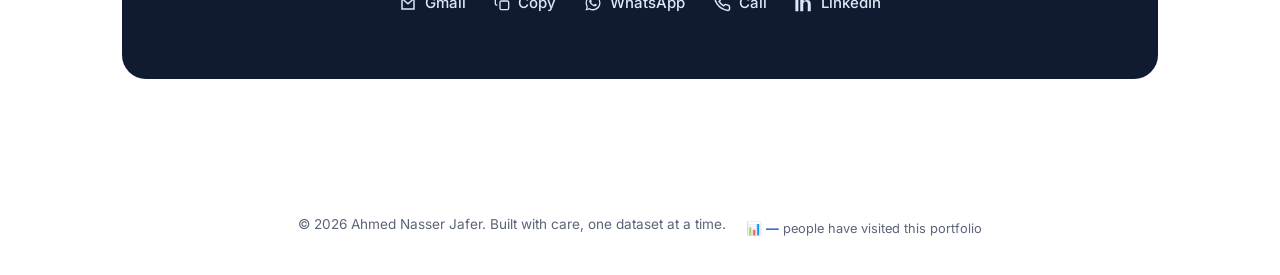
==== commit 0897d010: "edit number of project" ====
--- a/index.html
+++ b/index.html
@@ -232,11 +232,11 @@
 
     <div class="skill-counters">
       <div class="skill-counter">
-        <div class="counter-num"><span class="counter" data-target="3">0</span><span class="trend-up">▲</span></div>
+        <div class="counter-num"><span class="counter" data-target="4">0</span><span class="trend-up">▲</span></div>
         <div class="counter-label" data-i18n="skills_counter_excel">Excel Projects</div>
       </div>
       <div class="skill-counter">
-        <div class="counter-num"><span class="counter" data-target="4">0</span><span class="trend-up">▲</span></div>
+        <div class="counter-num"><span class="counter" data-target="6">0</span><span class="trend-up">▲</span></div>
         <div class="counter-label" data-i18n="skills_counter_powerbi">Power BI Projects</div>
       </div>
       <div class="skill-counter">
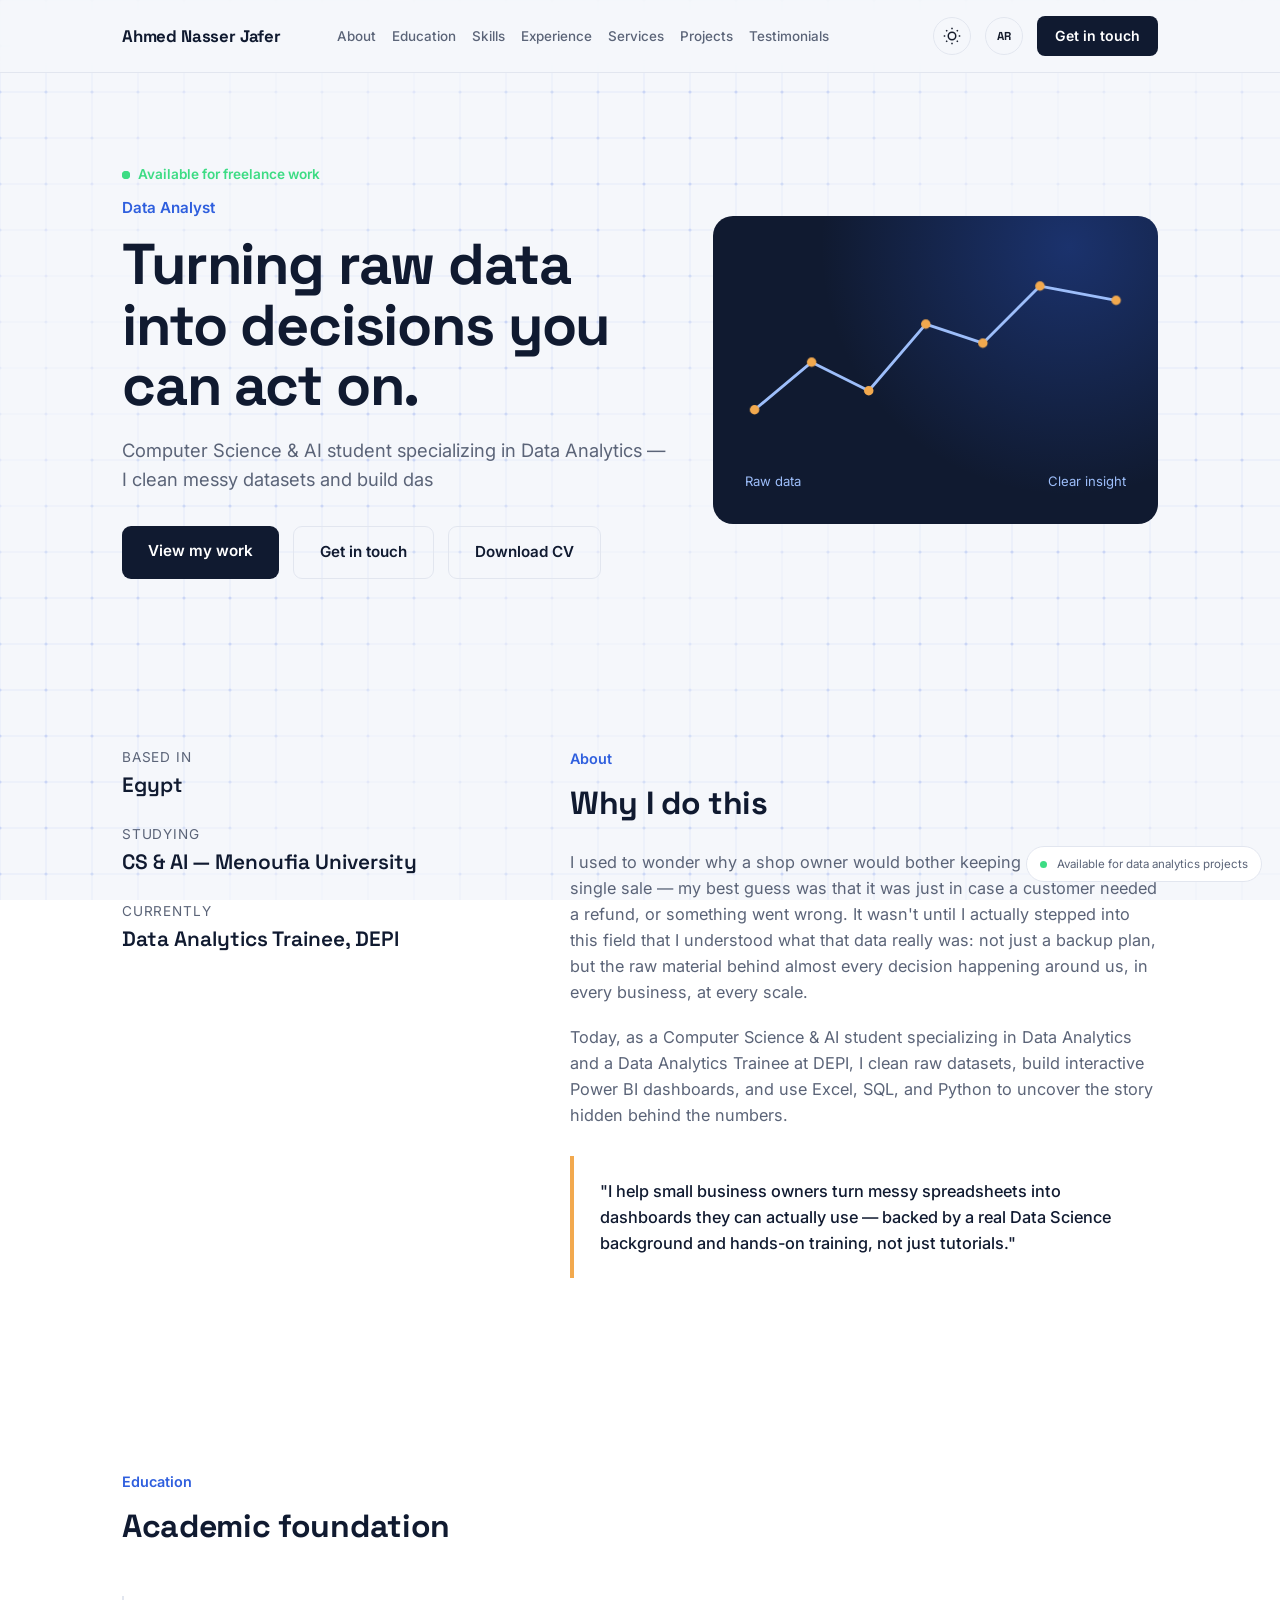
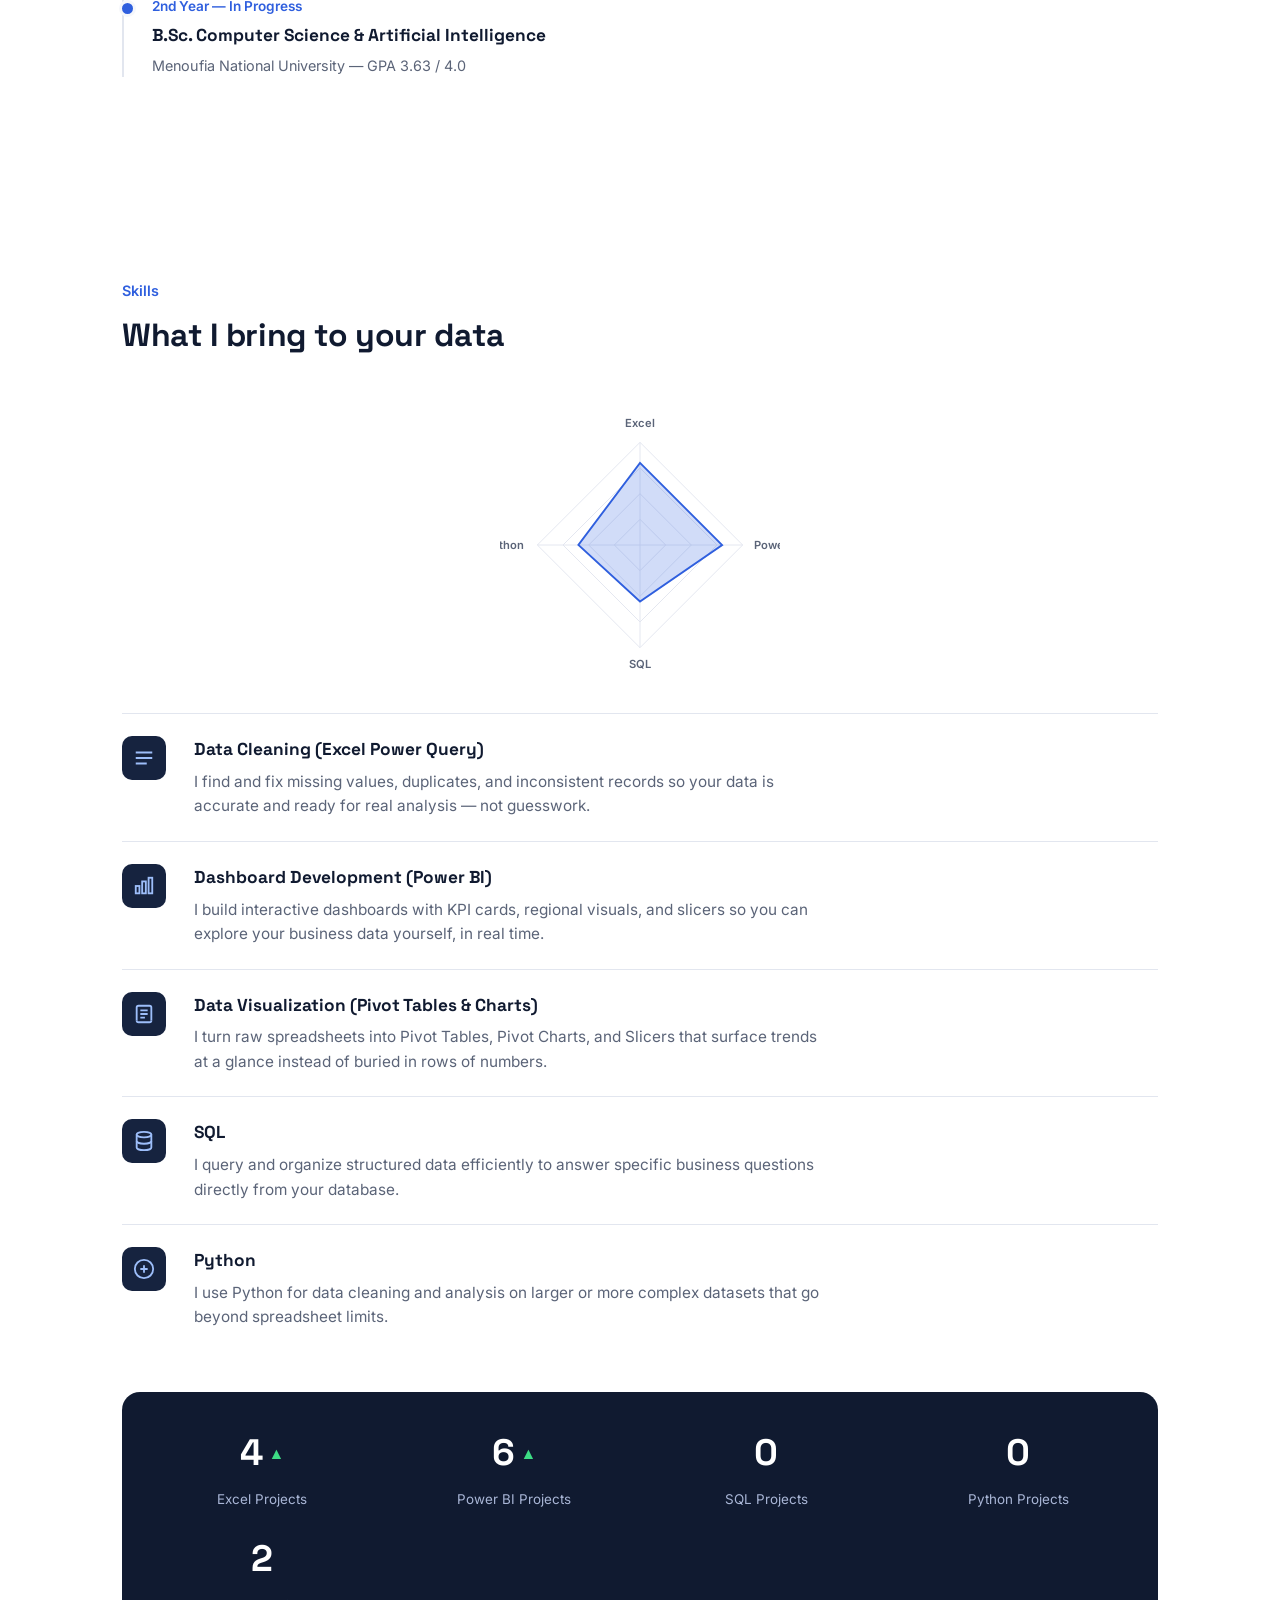
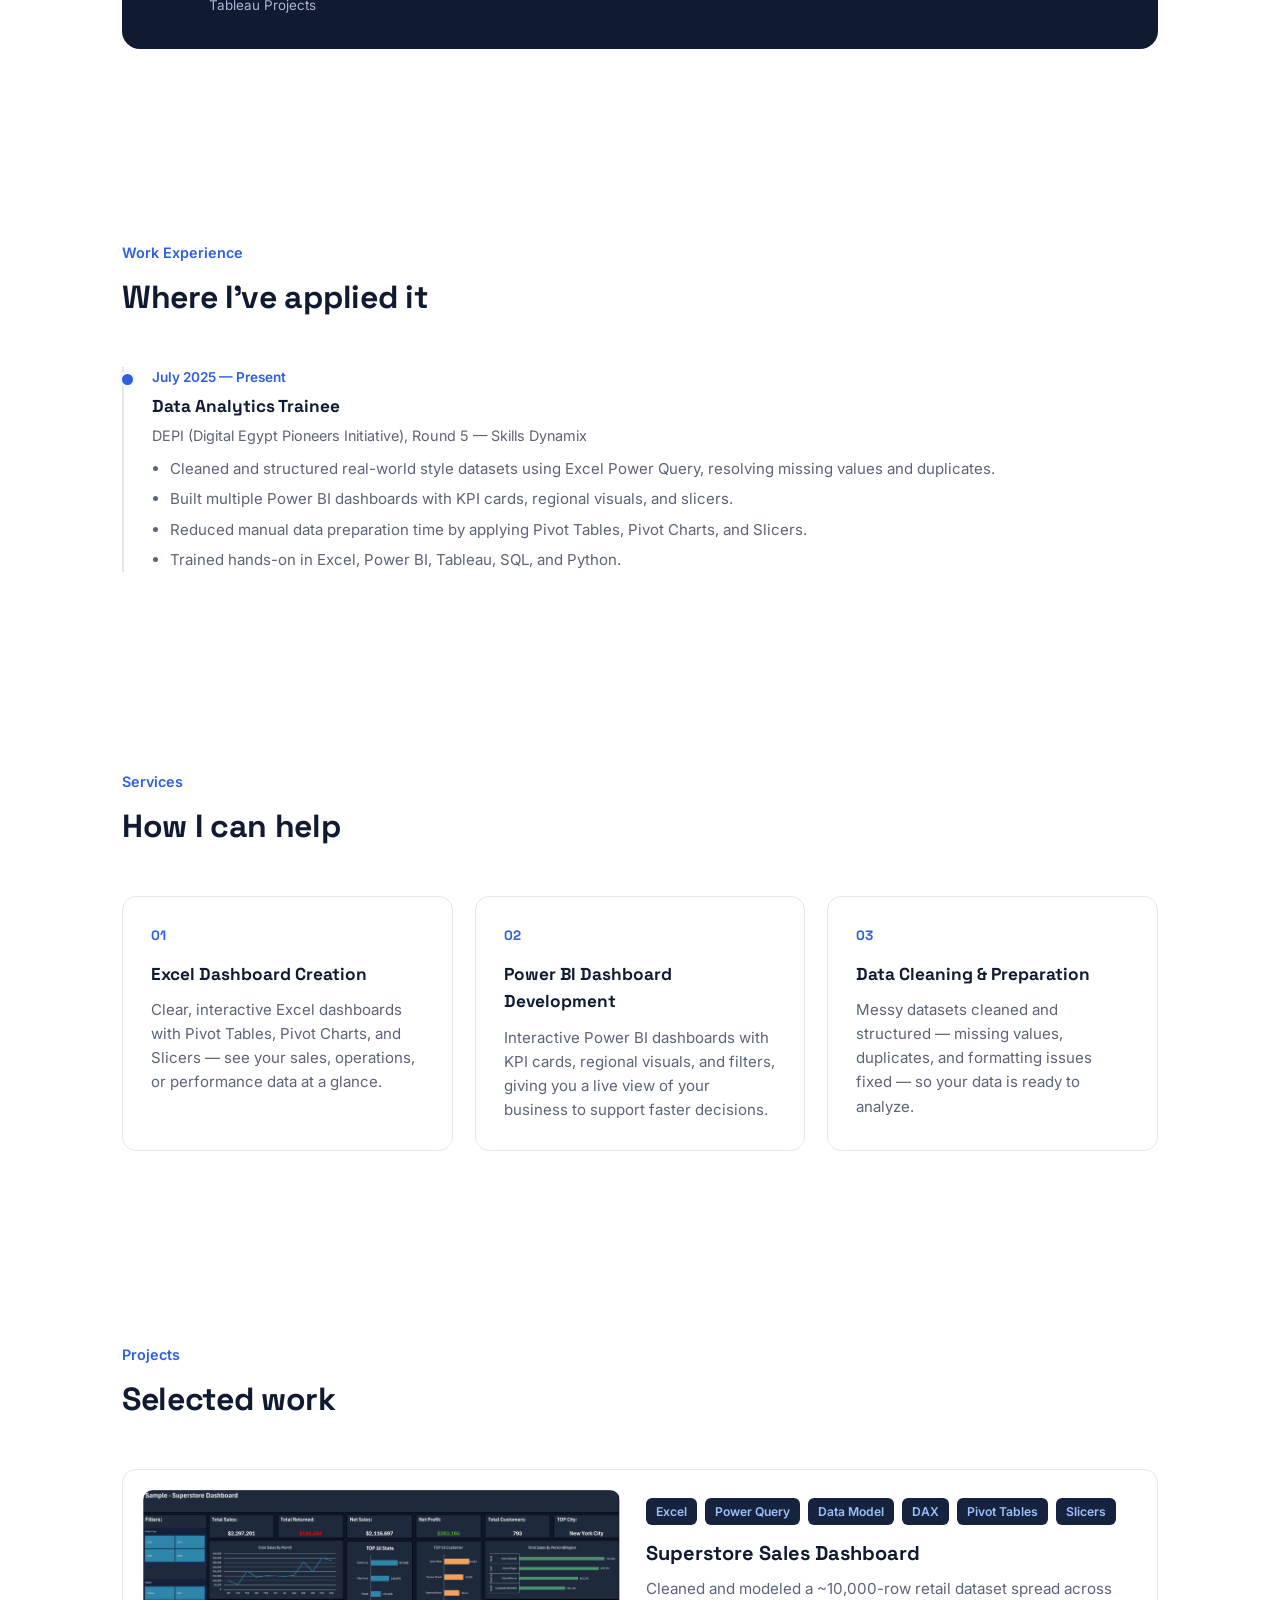
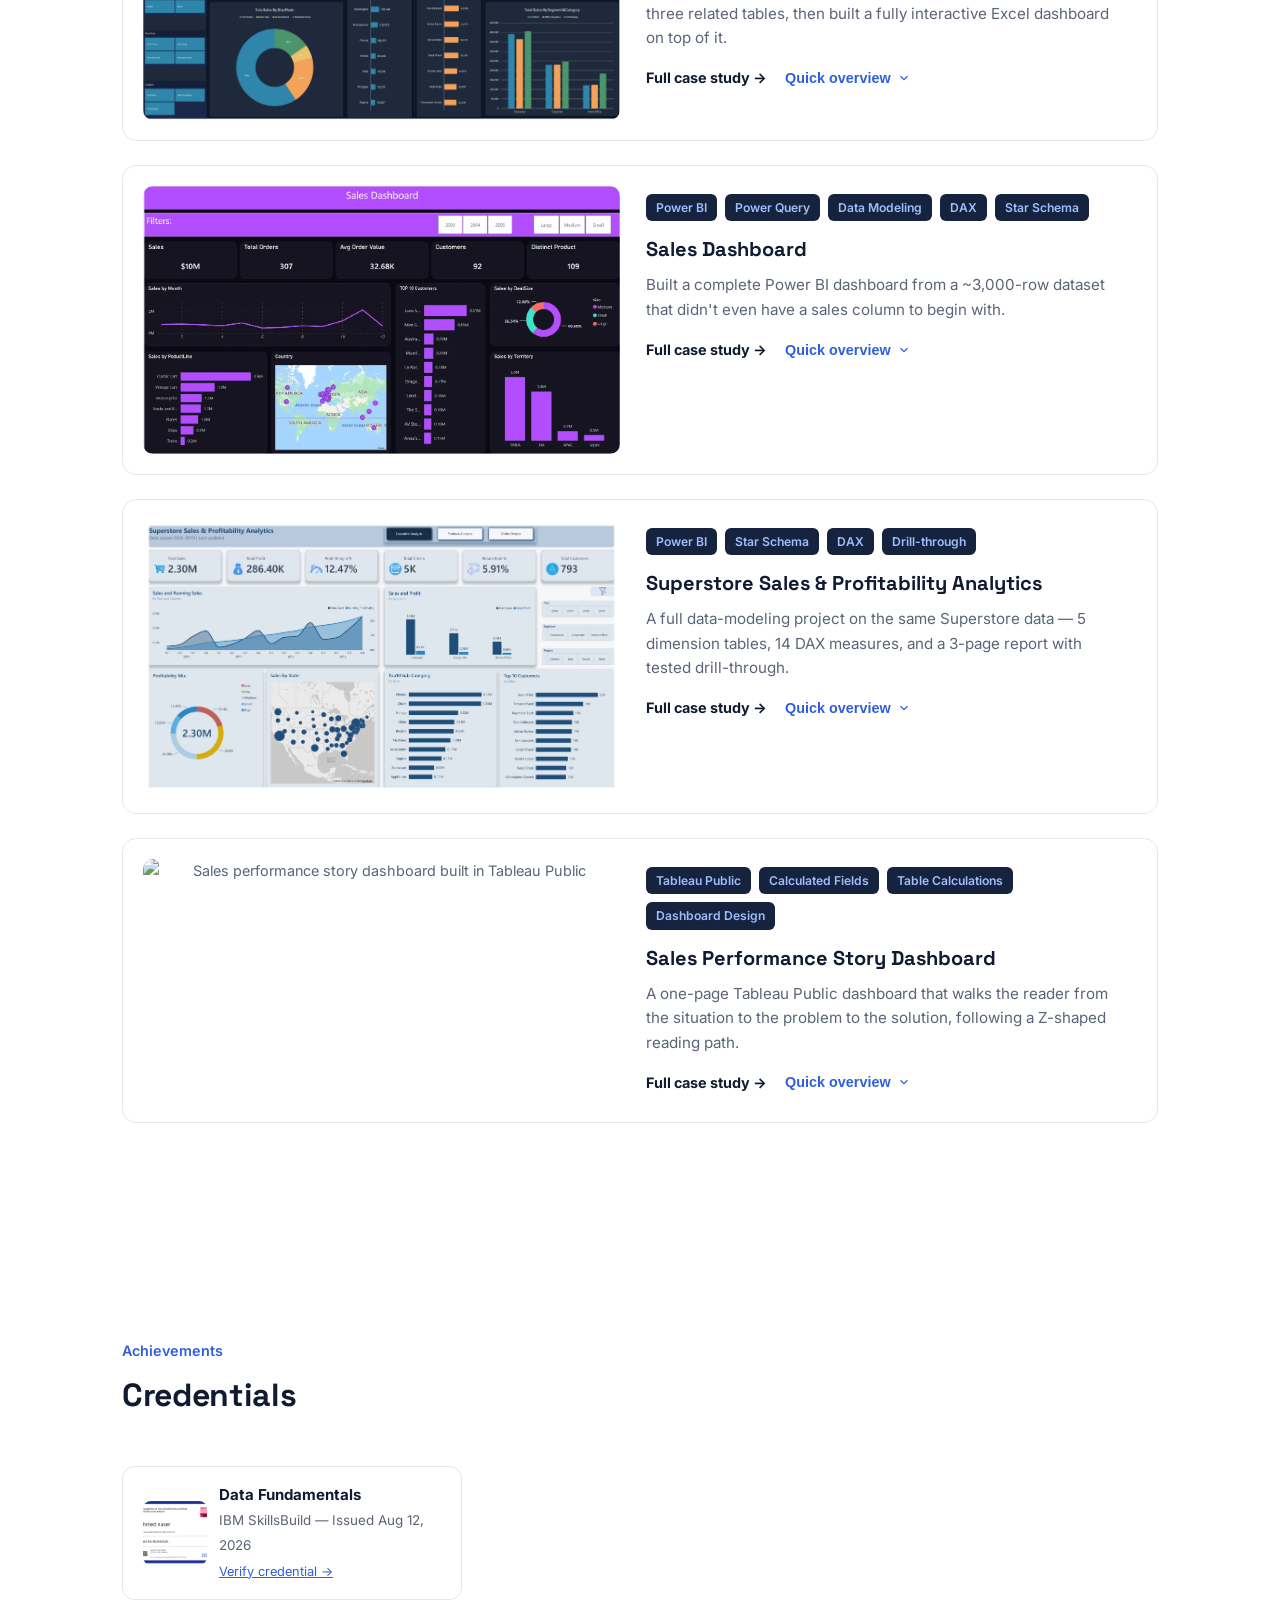
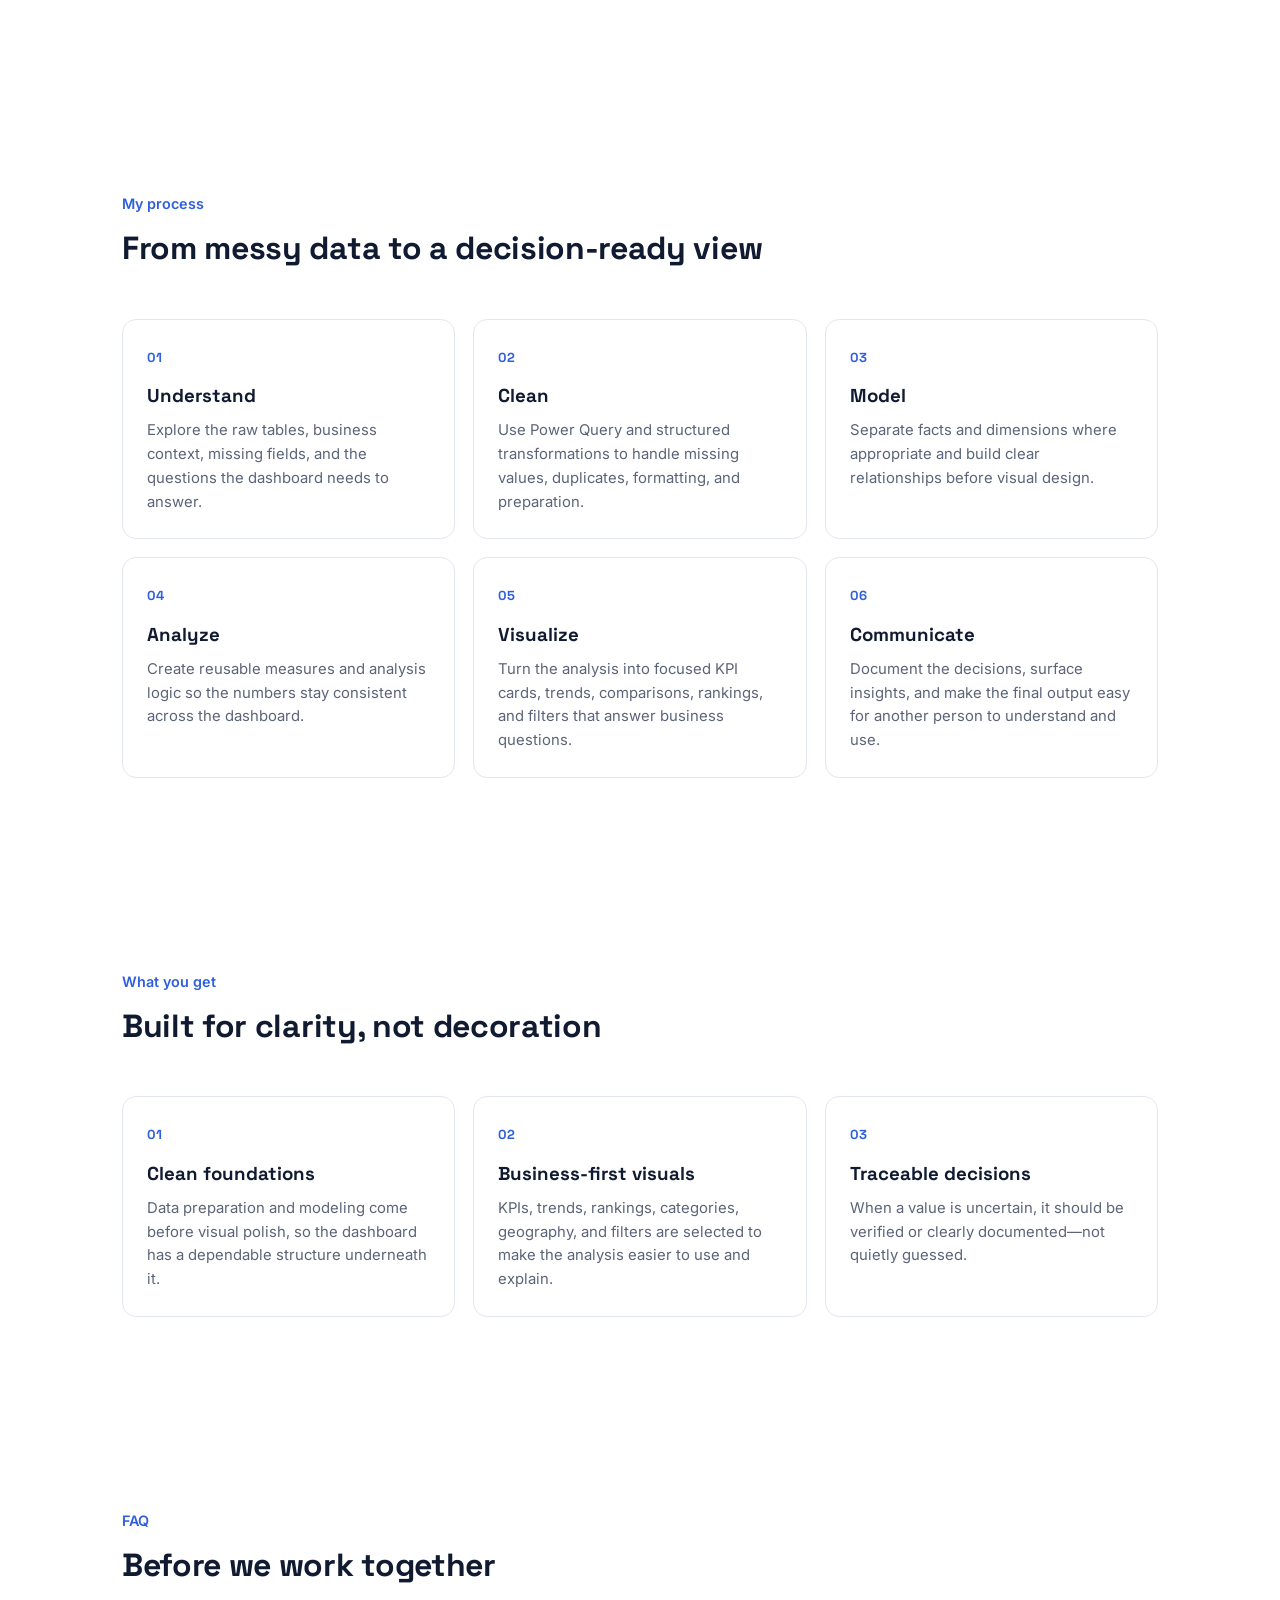
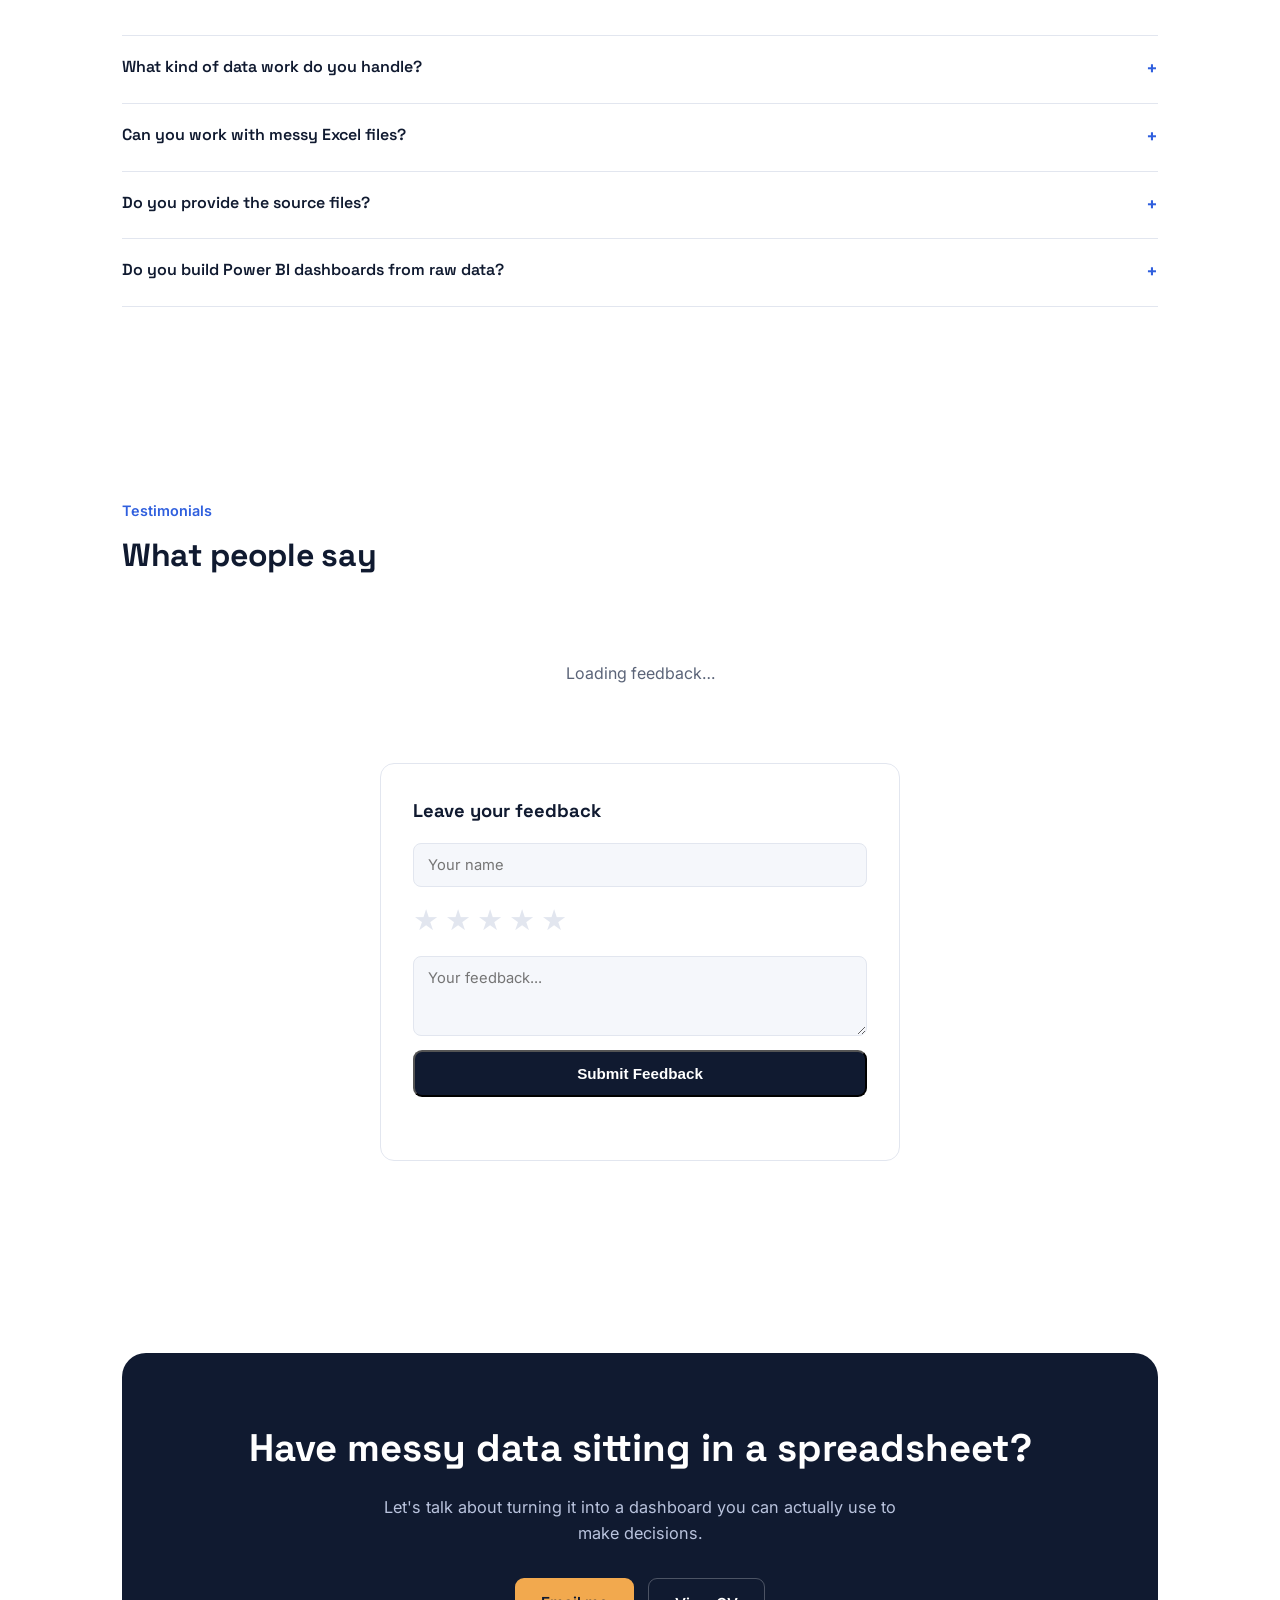
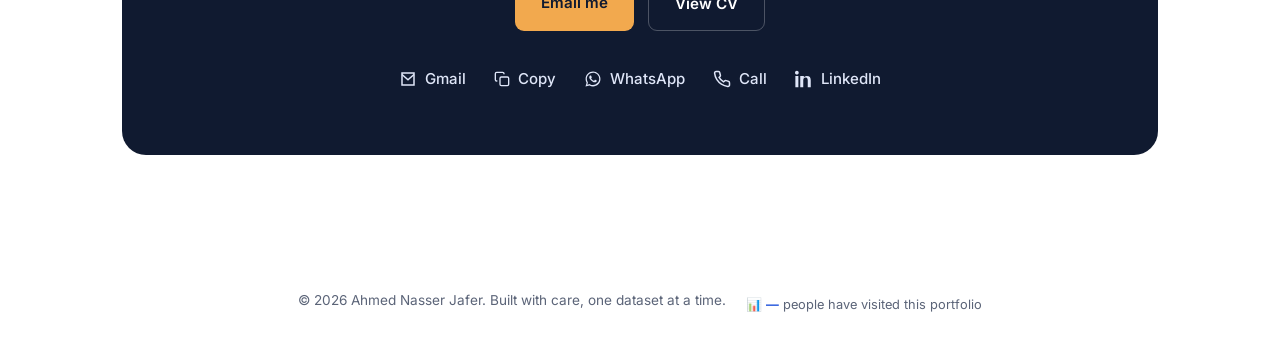
==== commit 0048270a: "Replace BBE Power BI project with Tableau sales story dashboard" ====
--- a/index.html
+++ b/index.html
@@ -247,6 +247,10 @@
         <div class="counter-num"><span class="counter" data-target="0">0</span></div>
         <div class="counter-label" data-i18n="skills_counter_python">Python Projects</div>
       </div>
+      <div class="skill-counter">
+        <div class="counter-num"><span class="counter" data-target="2">0</span></div>
+        <div class="counter-label" data-i18n="skills_counter_tableau">Tableau Projects</div>
+      </div>
     </div>
   </div>
 </section>
@@ -388,21 +392,21 @@
       </div>
     </div>
 
-    <div class="project" id="project-4">
+       <div class="project" id="project-5">
       <div class="project-top">
         <div class="project-visual" style="padding:0;border:none;background:none;">
-          <img loading="lazy" src="assets/images/project-4.webp" alt="BBE Sales and Profitability Analytics dashboard in Power BI" style="width:100%;height:100%;object-fit:cover;border-radius:10px;cursor:zoom-in;" onclick="openLightbox(this.src)">
+          <img loading="lazy" src="assets/images/project-5.webp" alt="Sales performance story dashboard built in Tableau Public" style="width:100%;height:100%;object-fit:cover;border-radius:10px;cursor:zoom-in;" onclick="openLightbox(this.src)">
         </div>
         <div class="project-info">
           <div class="project-tools">
-            <span class="tool-tag">Power BI</span>
-            <span class="tool-tag">Star Schema</span>
-            <span class="tool-tag">DAX</span>
-            <span class="tool-tag">Business Reporting</span>
+            <span class="tool-tag">Tableau Public</span>
+            <span class="tool-tag">Calculated Fields</span>
+            <span class="tool-tag">Table Calculations</span>
+            <span class="tool-tag">Dashboard Design</span>
           </div>
-          <h3 data-i18n="proj4_title">BBE Sales & Profitability Analytics</h3>
-          <p data-i18n="proj4_desc">A consultancy-style engagement with a written report — documented data limitations, ~25 DAX measures, and business recommendations backed by evidence.</p>
-          <div class="project-actions"><a class="project-page-link" href="projects/bbe-sales-analytics.html" data-i18n="proj_full_case_link">Full case study →</a><button class="project-toggle" onclick="toggleProject('project-4')">
+          <h3 data-i18n="proj5_title">Sales Performance Story Dashboard</h3>
+          <p data-i18n="proj5_desc">A one-page Tableau Public dashboard that walks the reader from the situation to the problem to the solution, following a Z-shaped reading path.</p>
+          <div class="project-actions"><a class="project-page-link" href="projects/sales-story-dashboard-tableau.html" data-i18n="proj_full_case_link">Full case study →</a><button class="project-toggle" onclick="toggleProject('project-5')">
             <span data-i18n="proj_toggle_label">Quick overview</span>
             <svg width="14" height="14" viewBox="0 0 24 24" fill="none" stroke="currentColor" stroke-width="2"><path d="M6 9l6 6 6-6"/></svg>
           </button></div>
@@ -410,9 +414,9 @@
       </div>
       <div class="project-detail">
         <div class="project-detail-inner">
-          <div class="case-line"><b data-i18n="proj_label_challenge">Challenge</b><span data-i18n="proj4_challenge">A retailer needed sales analytics built to a standard where every figure could be trusted, and every data limitation was documented rather than hidden.</span></div>
-          <div class="case-line"><b data-i18n="proj_label_solution">Solution</b><span data-i18n="proj4_solution">Built a star schema with ~25 DAX measures, logged every data-quality issue with a stated decision, and paired each business insight in the written report with its evidence and commercial implication.</span></div>
-          <div class="case-line"><b data-i18n="proj_label_result">Result</b><span data-i18n="proj4_result">A 3-page dashboard plus a written consultancy report that is as clear about what the data can't tell you as what it can.</span></div>
+          <div class="case-line"><b data-i18n="proj_label_challenge">Challenge</b><span data-i18n="proj5_challenge">A practice brief asked for a dashboard built from a small sales dataset — not just the numbers, but a clear story: what's happening, why it matters, and what to do about it.</span></div>
+          <div class="case-line"><b data-i18n="proj_label_solution">Solution</b><span data-i18n="proj5_solution">Analysed the data by city, product, and category first, then built seven Tableau worksheets with calculated fields and percent-of-total table calculations, arranged on a fixed Z-shaped reading path.</span></div>
+          <div class="case-line"><b data-i18n="proj_label_result">Result</b><span data-i18n="proj5_result">A dashboard where each chart sets up the next: Furniture is ~52% of units but only 28% of revenue, and the cities that sell more Laptops earn more per unit.</span></div>
         </div>
       </div>
     </div>
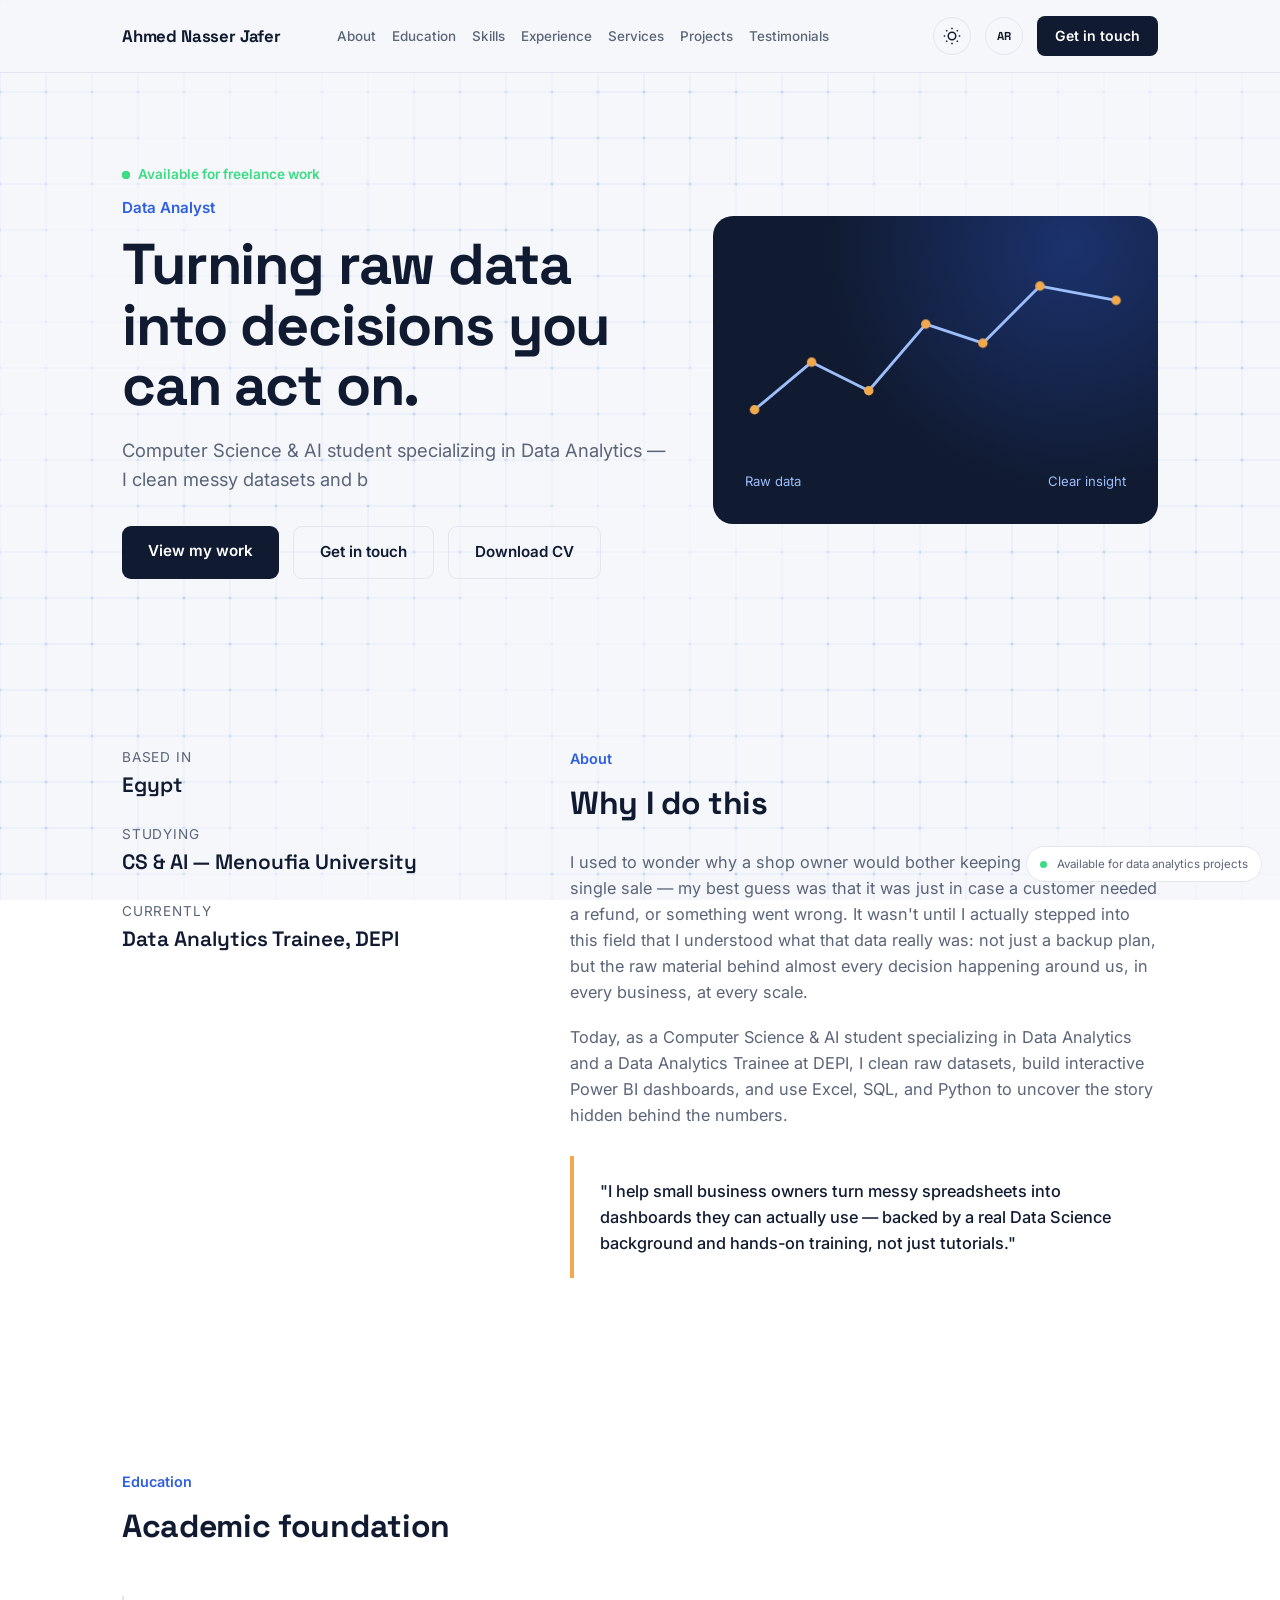
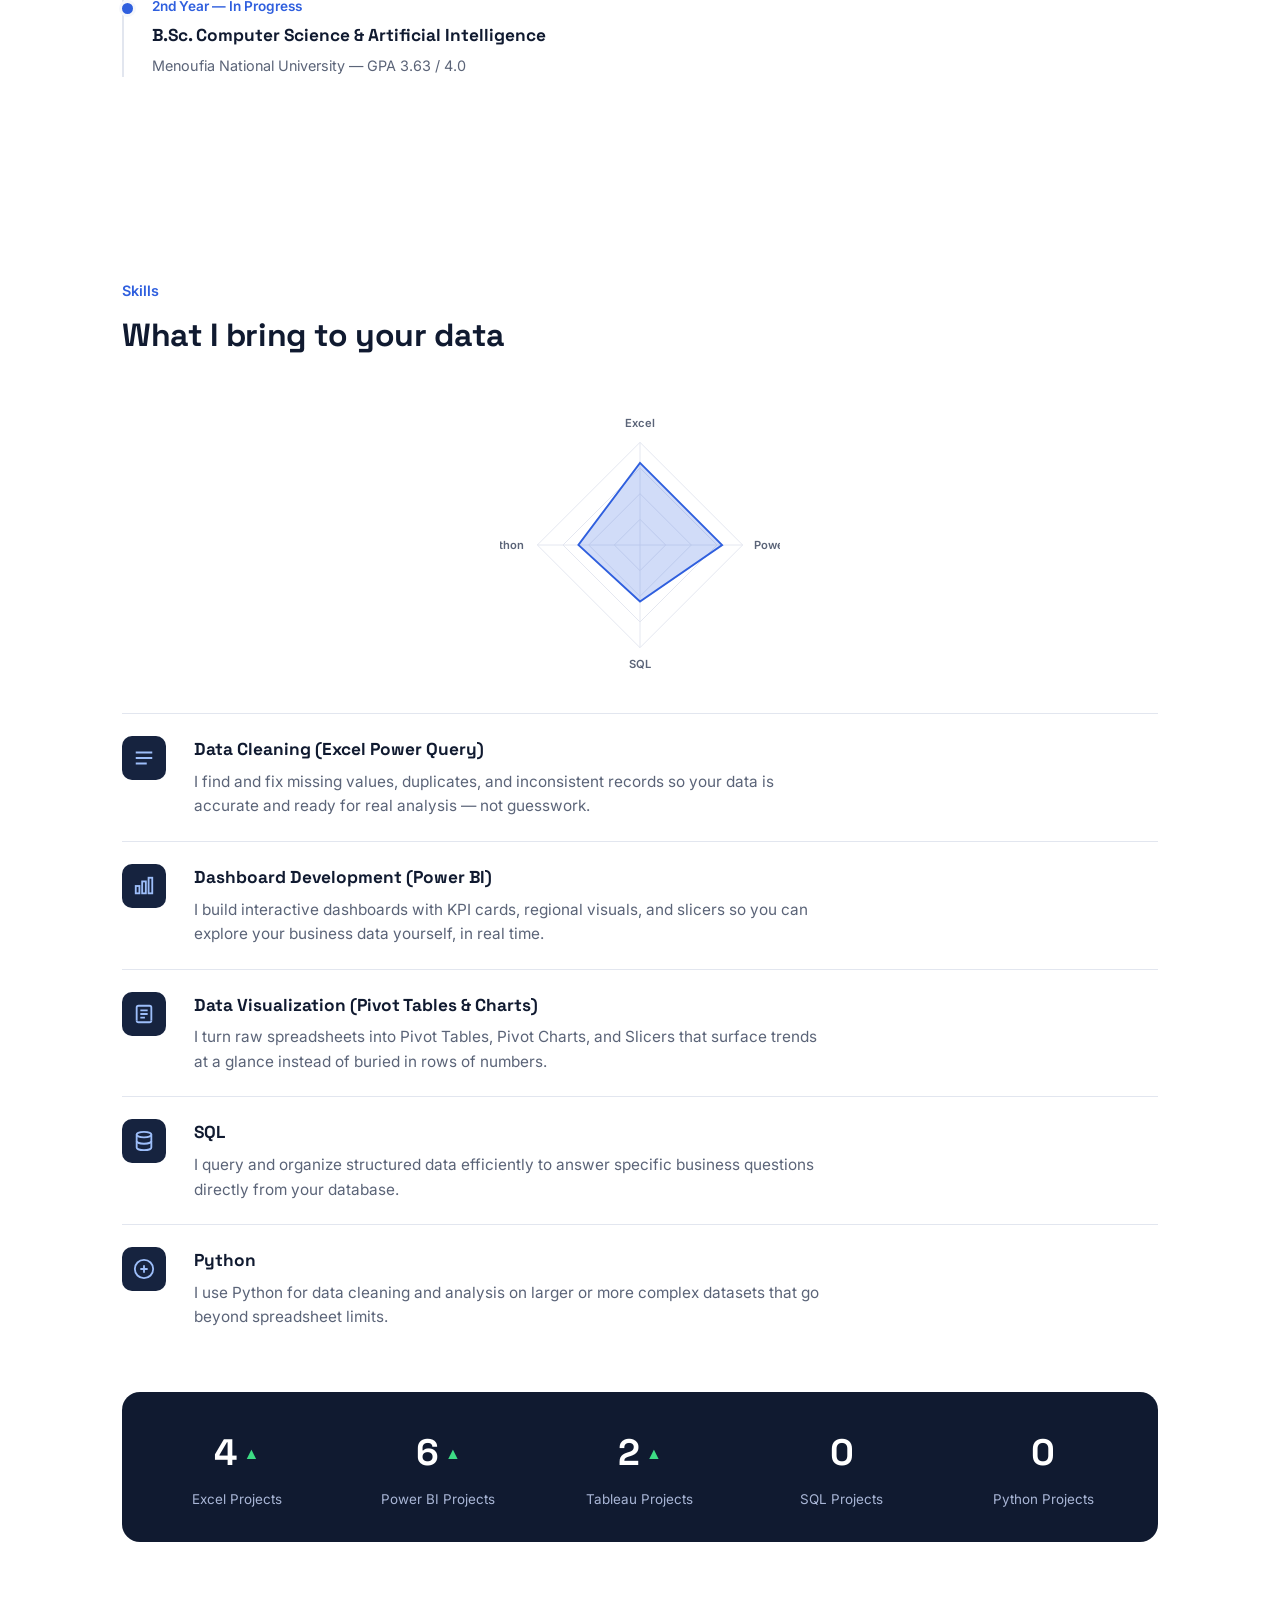
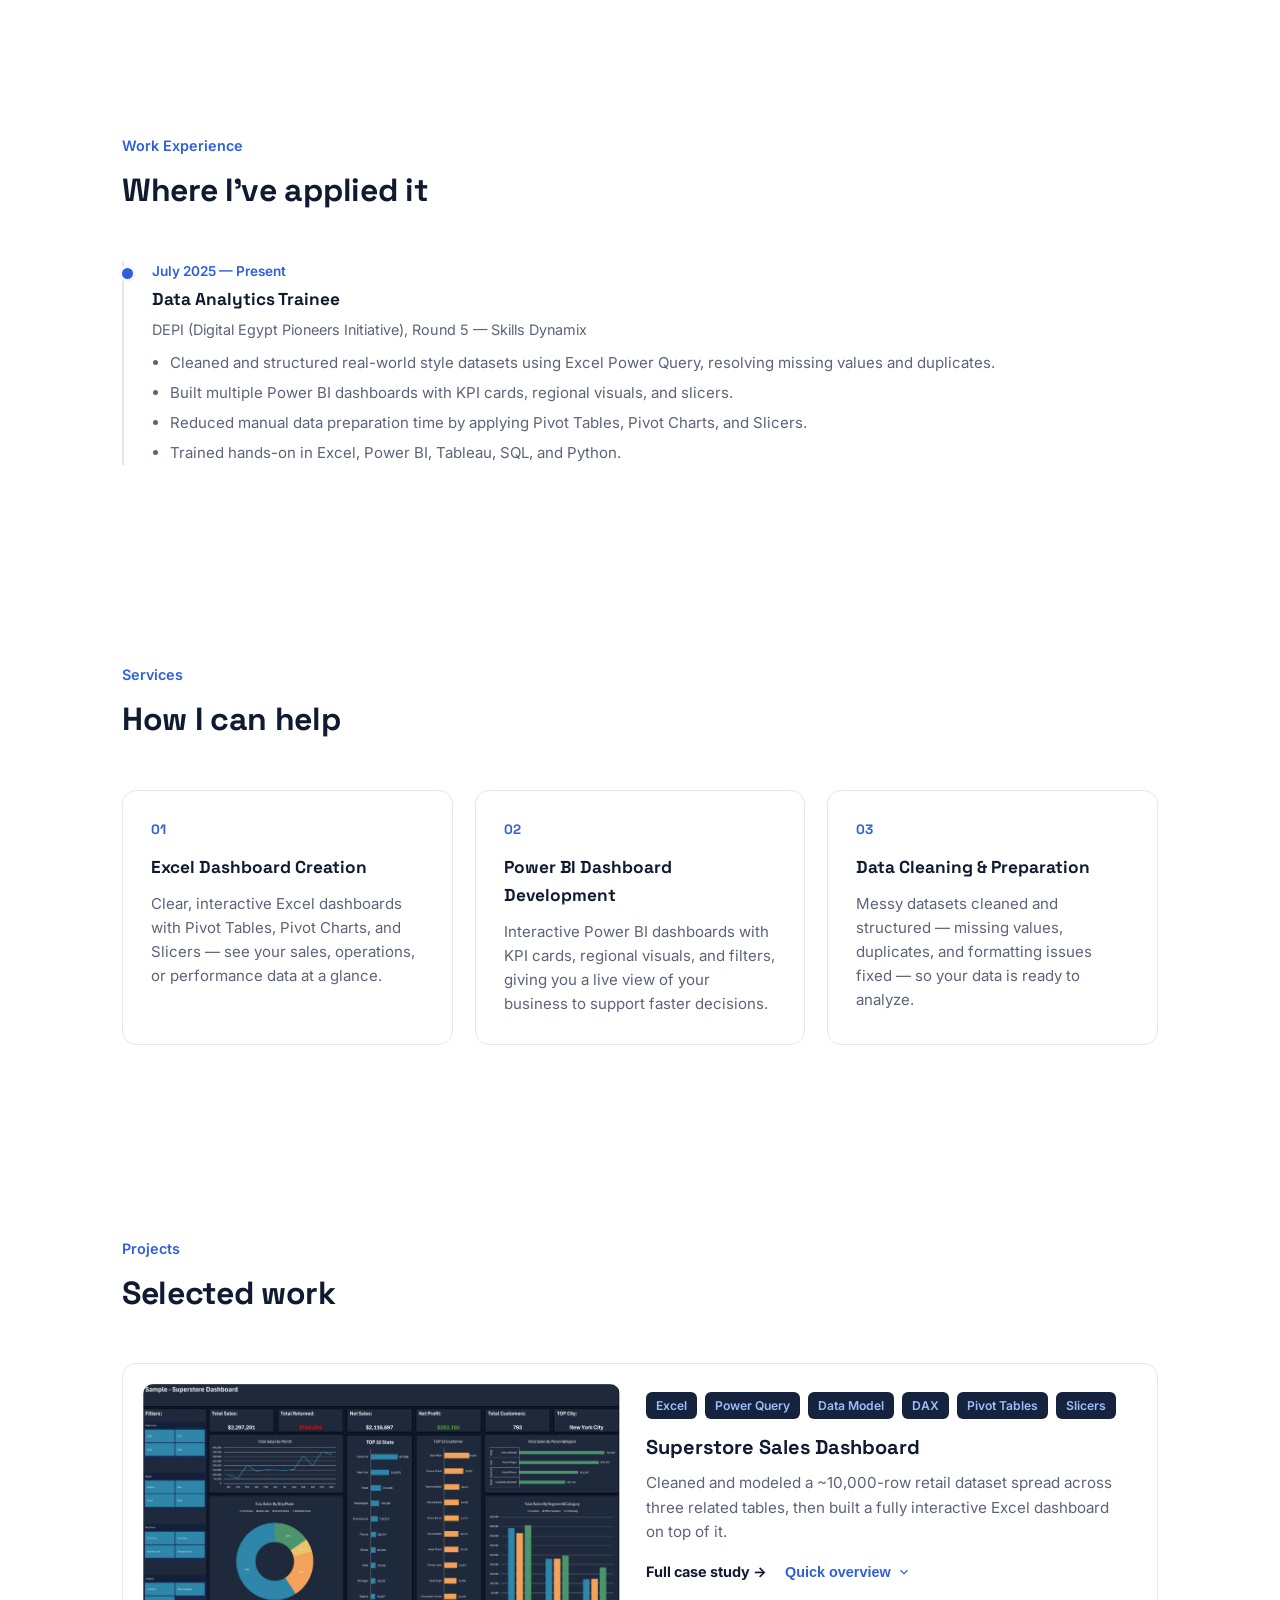
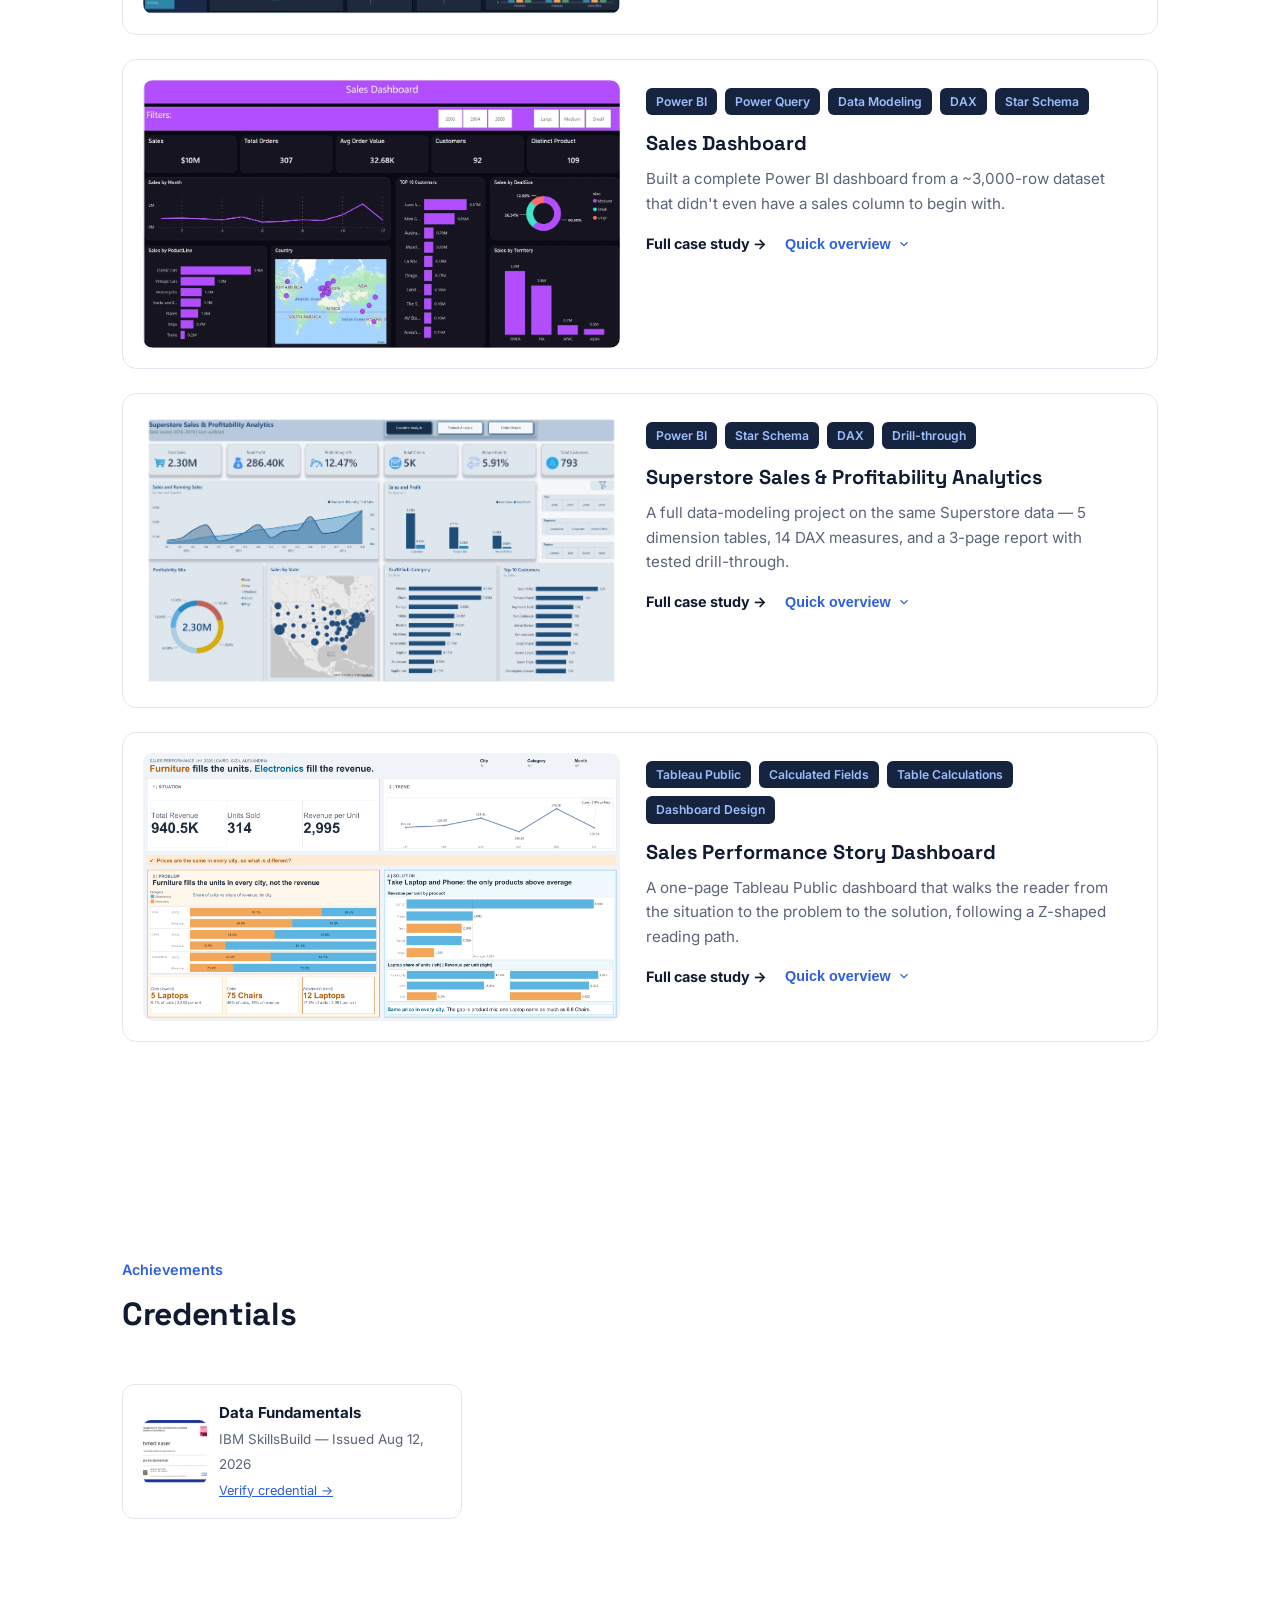
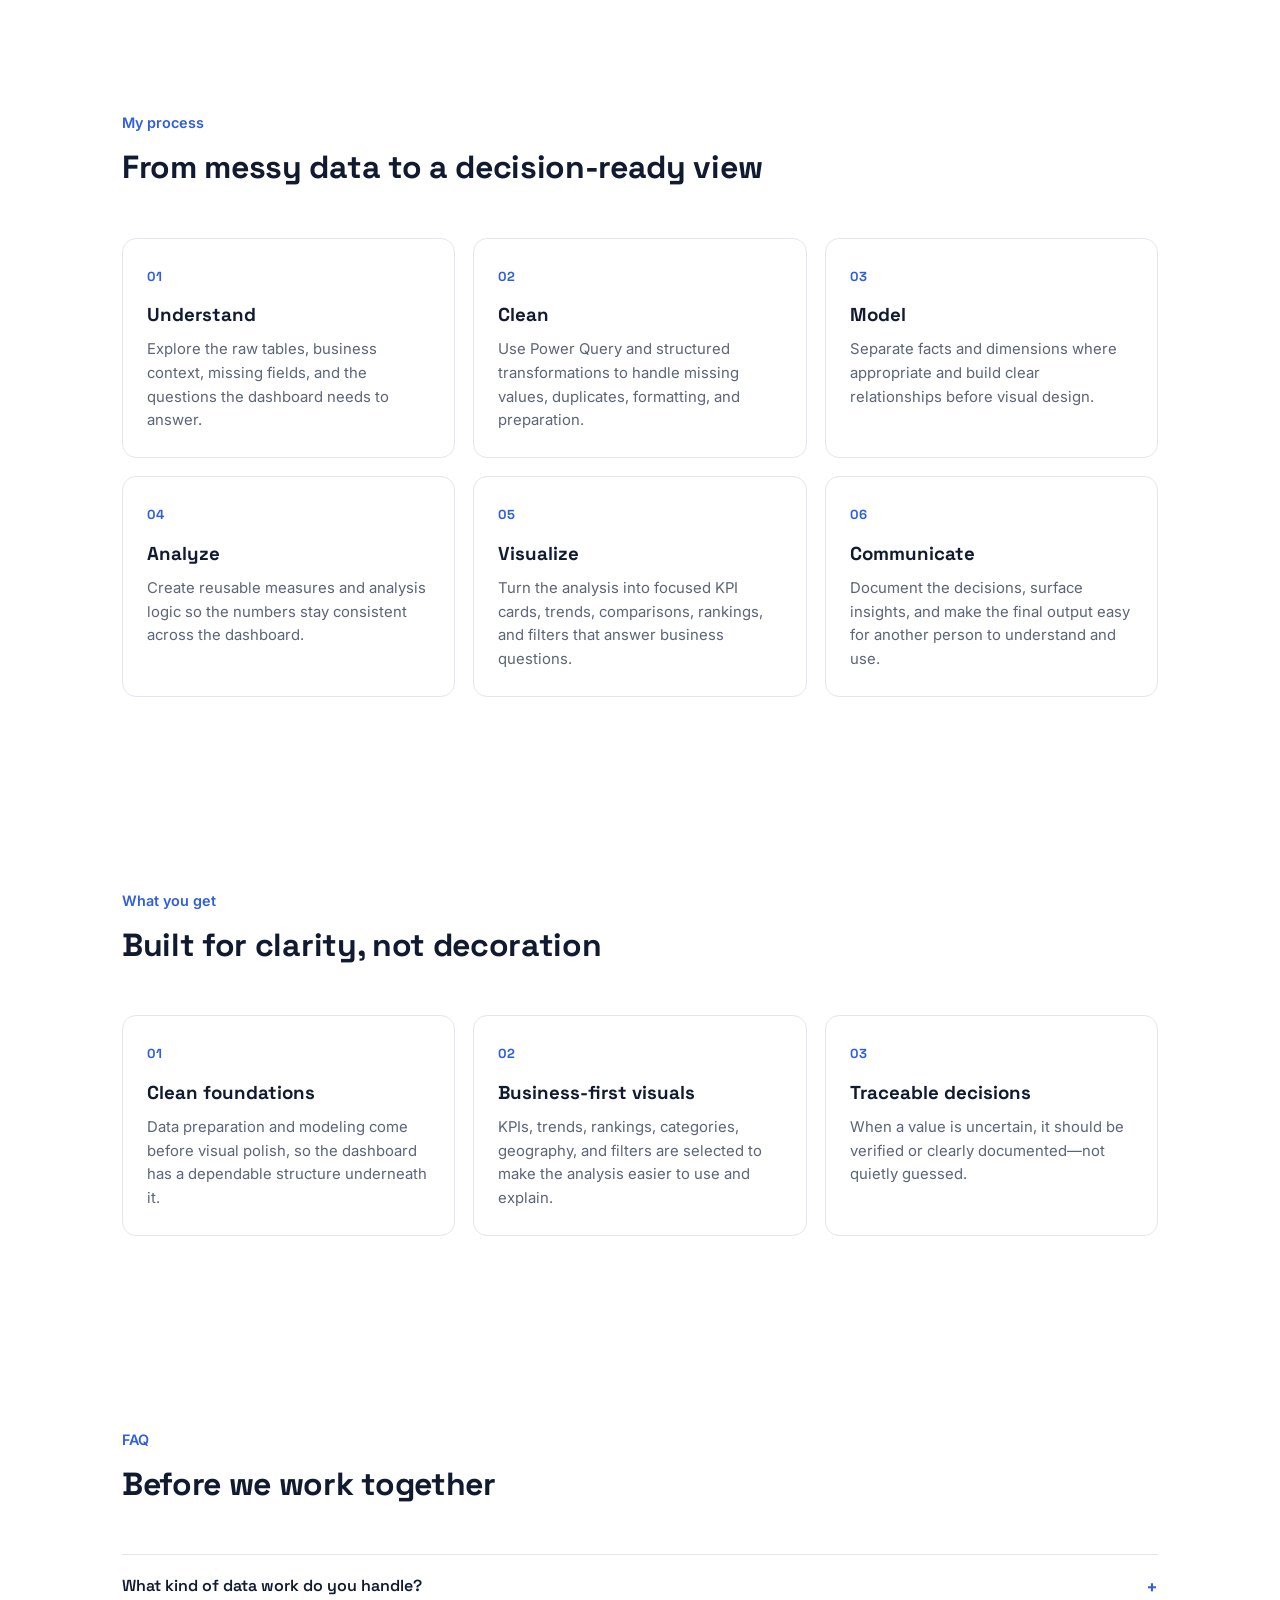
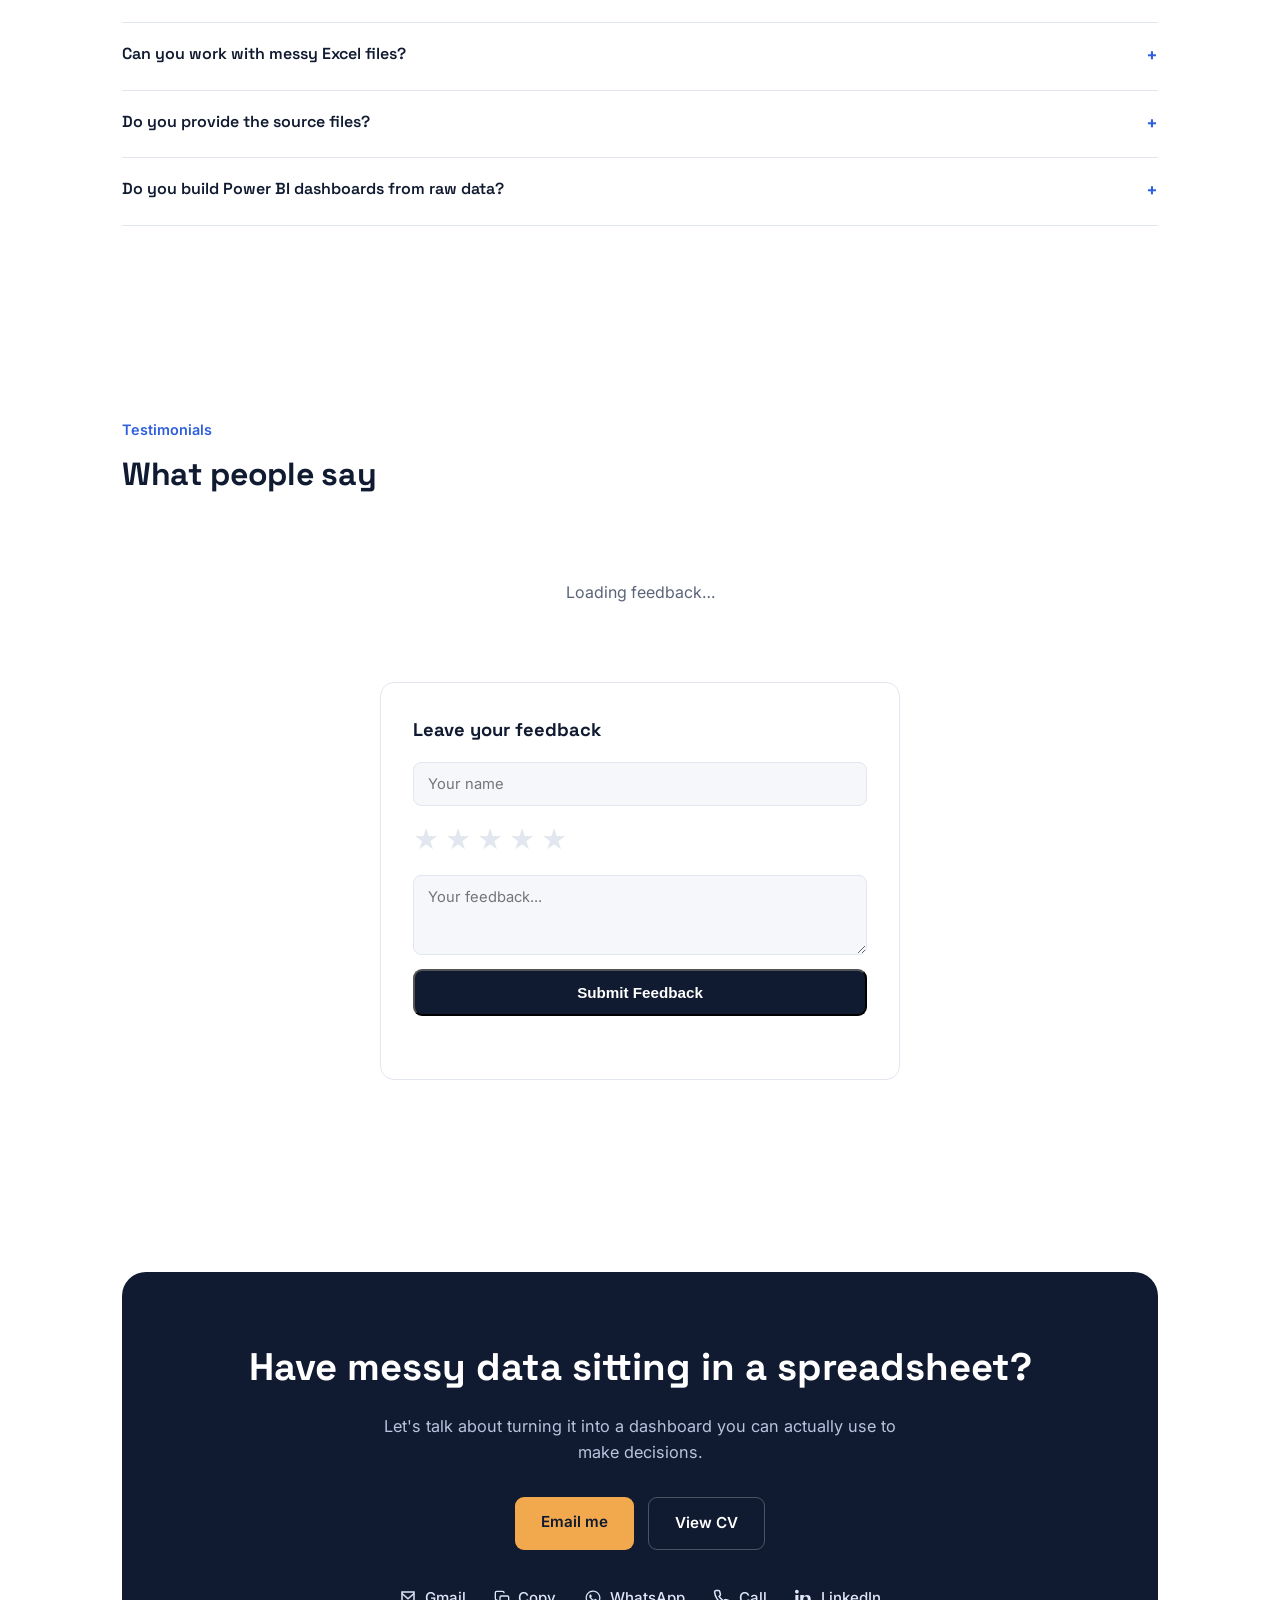
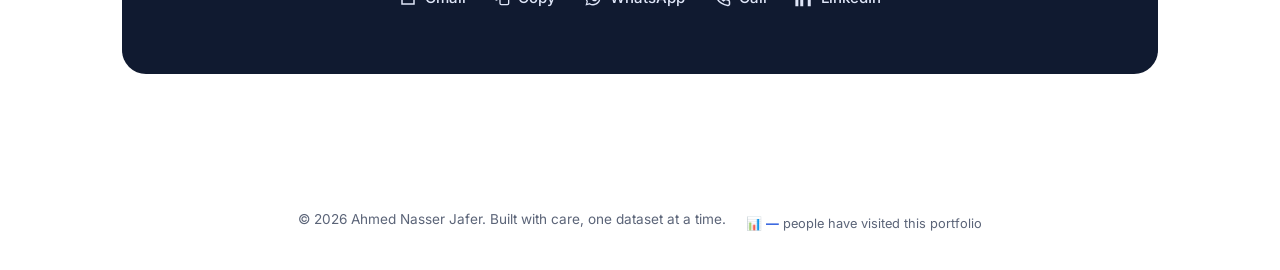
==== commit d9c746a8: "Reorder Tableau skill counter and fix dashboard embed aspect ratio Co-Authored-By: Claude Sonnet 5 <" ====
--- a/index.html
+++ b/index.html
@@ -240,16 +240,16 @@
         <div class="counter-label" data-i18n="skills_counter_powerbi">Power BI Projects</div>
       </div>
       <div class="skill-counter">
+        <div class="counter-num"><span class="counter" data-target="2">0</span><span class="trend-up">▲</span></div>
+        <div class="counter-label" data-i18n="skills_counter_tableau">Tableau Projects</div>
+      </div>
+      <div class="skill-counter">
         <div class="counter-num"><span class="counter" data-target="0">0</span></div>
         <div class="counter-label" data-i18n="skills_counter_sql">SQL Projects</div>
       </div>
       <div class="skill-counter">
         <div class="counter-num"><span class="counter" data-target="0">0</span></div>
         <div class="counter-label" data-i18n="skills_counter_python">Python Projects</div>
-      </div>
-      <div class="skill-counter">
-        <div class="counter-num"><span class="counter" data-target="2">0</span></div>
-        <div class="counter-label" data-i18n="skills_counter_tableau">Tableau Projects</div>
       </div>
     </div>
   </div>
--- a/css/style.css
+++ b/css/style.css
@@ -231,7 +231,7 @@
 
   /* SKILL PROJECT COUNTERS */
   .skill-counters{
-    display:grid;grid-template-columns:repeat(4,1fr);gap:20px;
+    display:grid;grid-template-columns:repeat(5,1fr);gap:20px;
     background:var(--navy);border-radius:18px;padding:32px 24px;margin-top:40px;
   }
   @media (max-width:720px){ .skill-counters{grid-template-columns:repeat(2,1fr);} }
